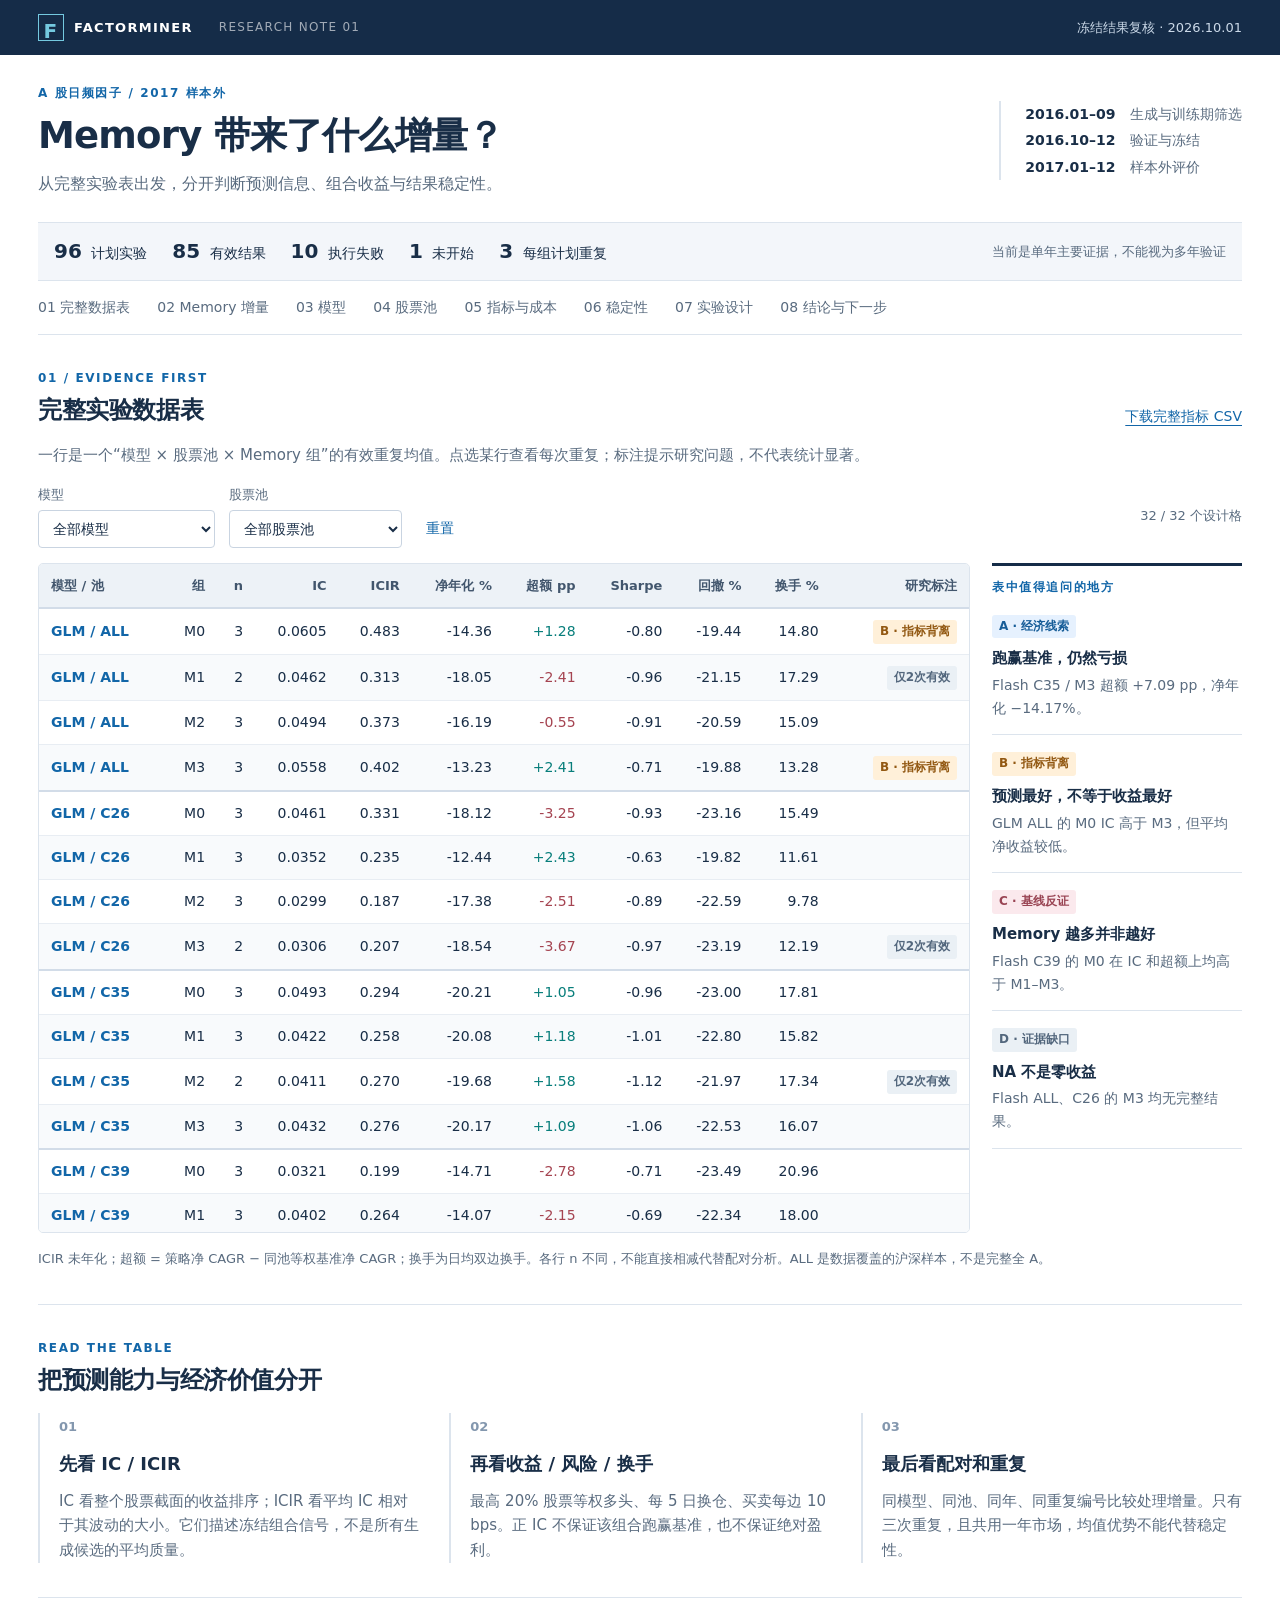
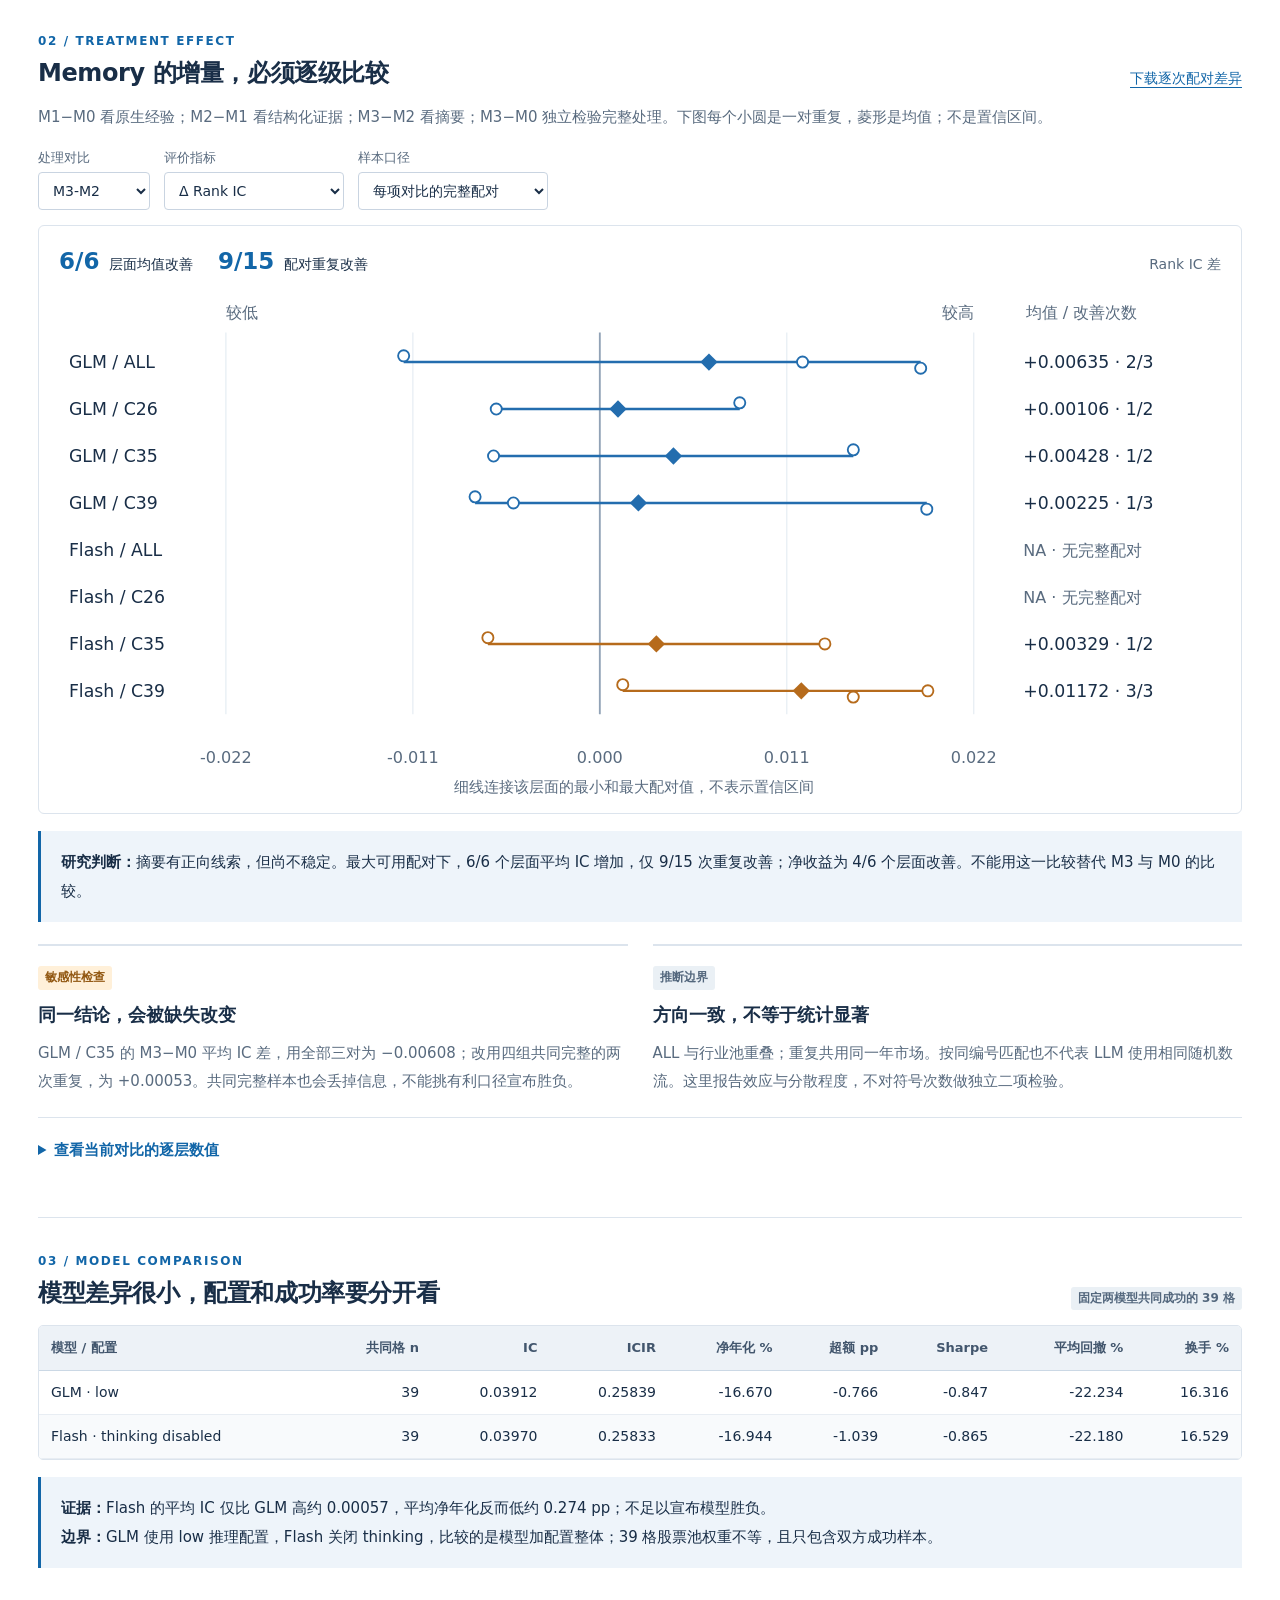
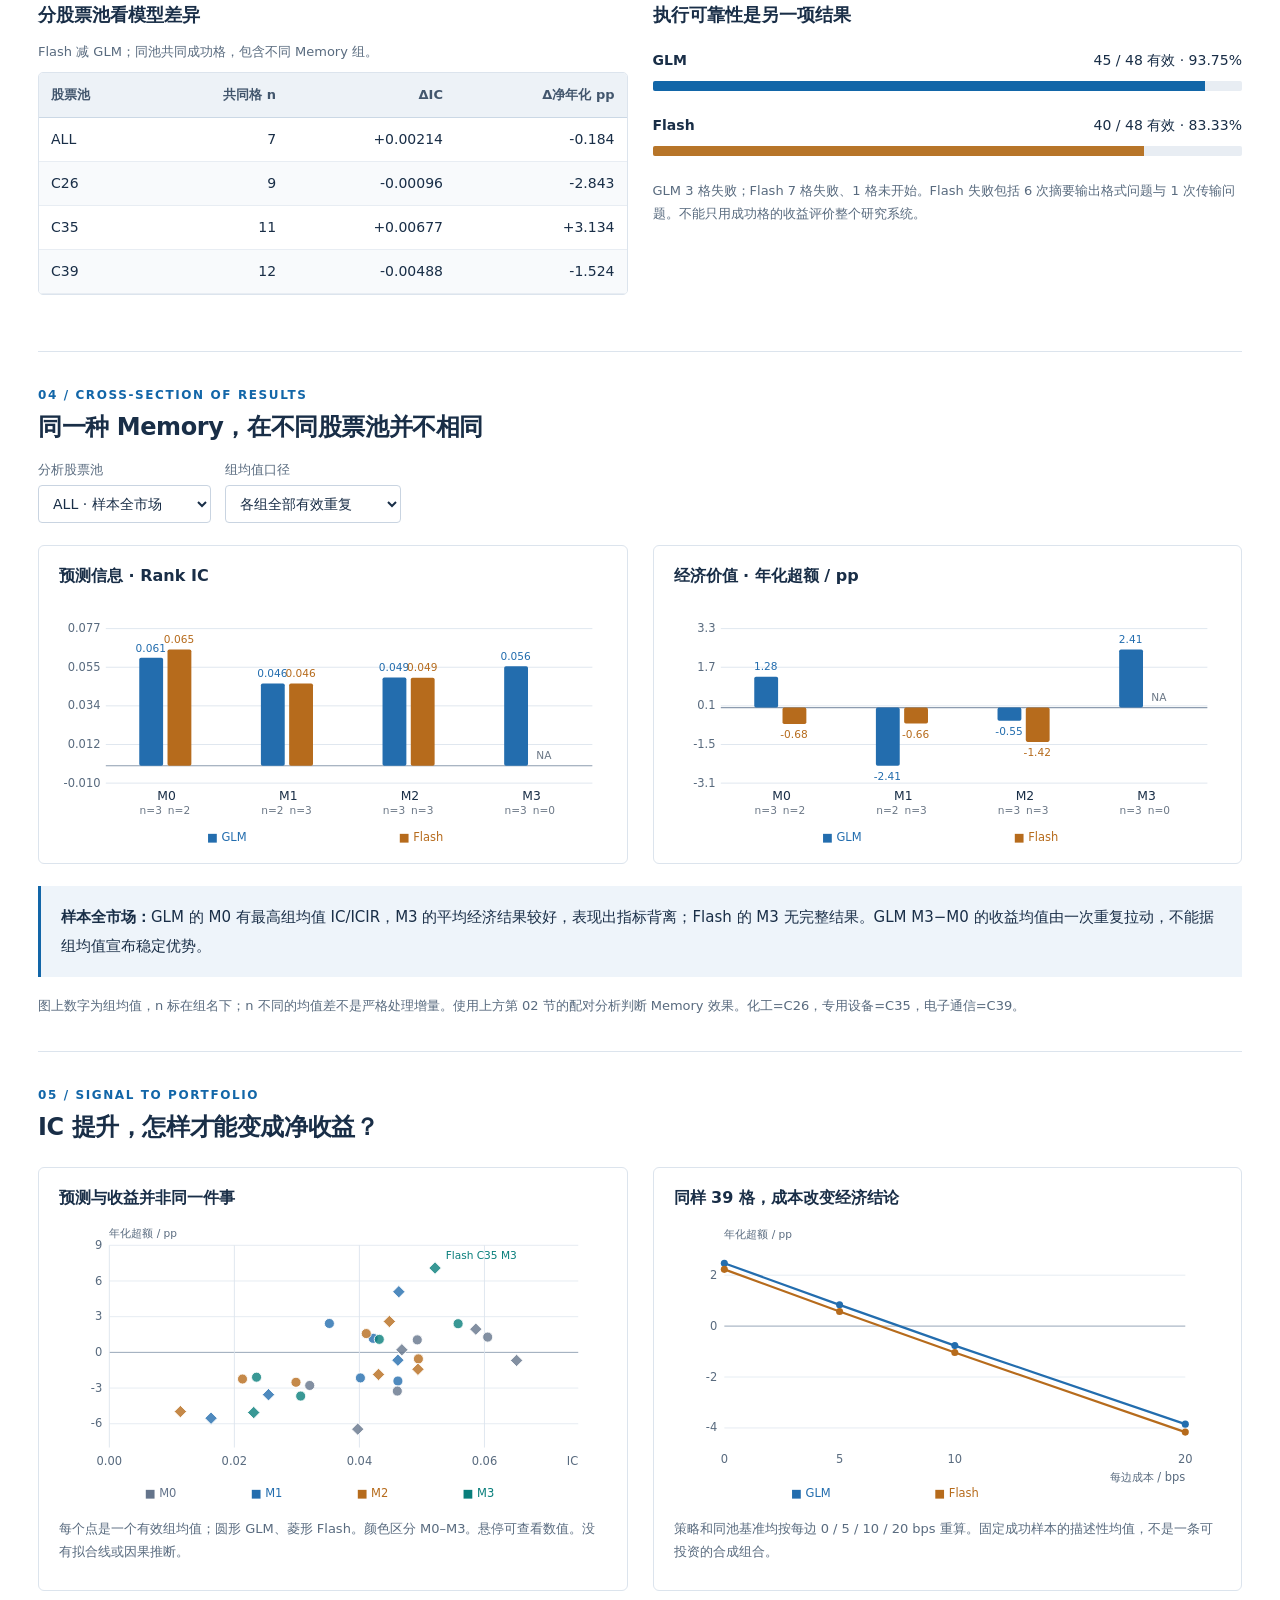
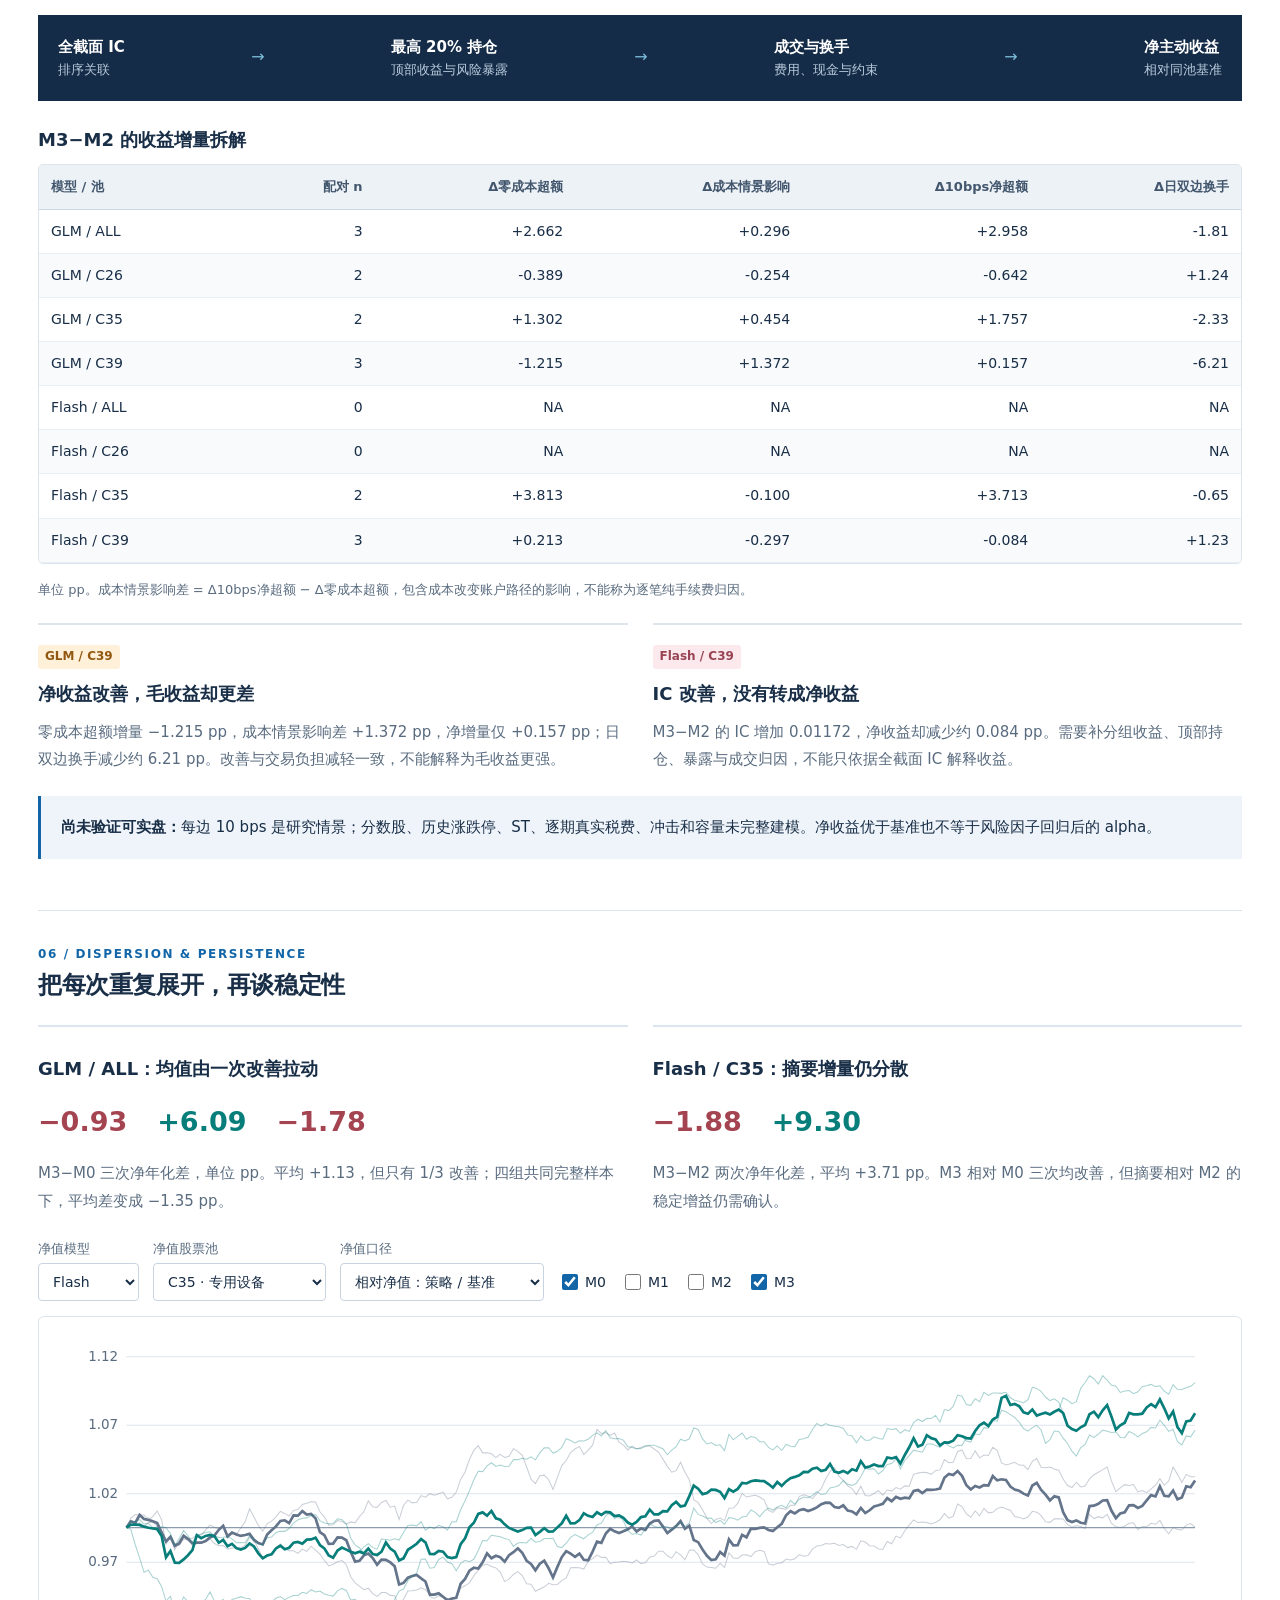
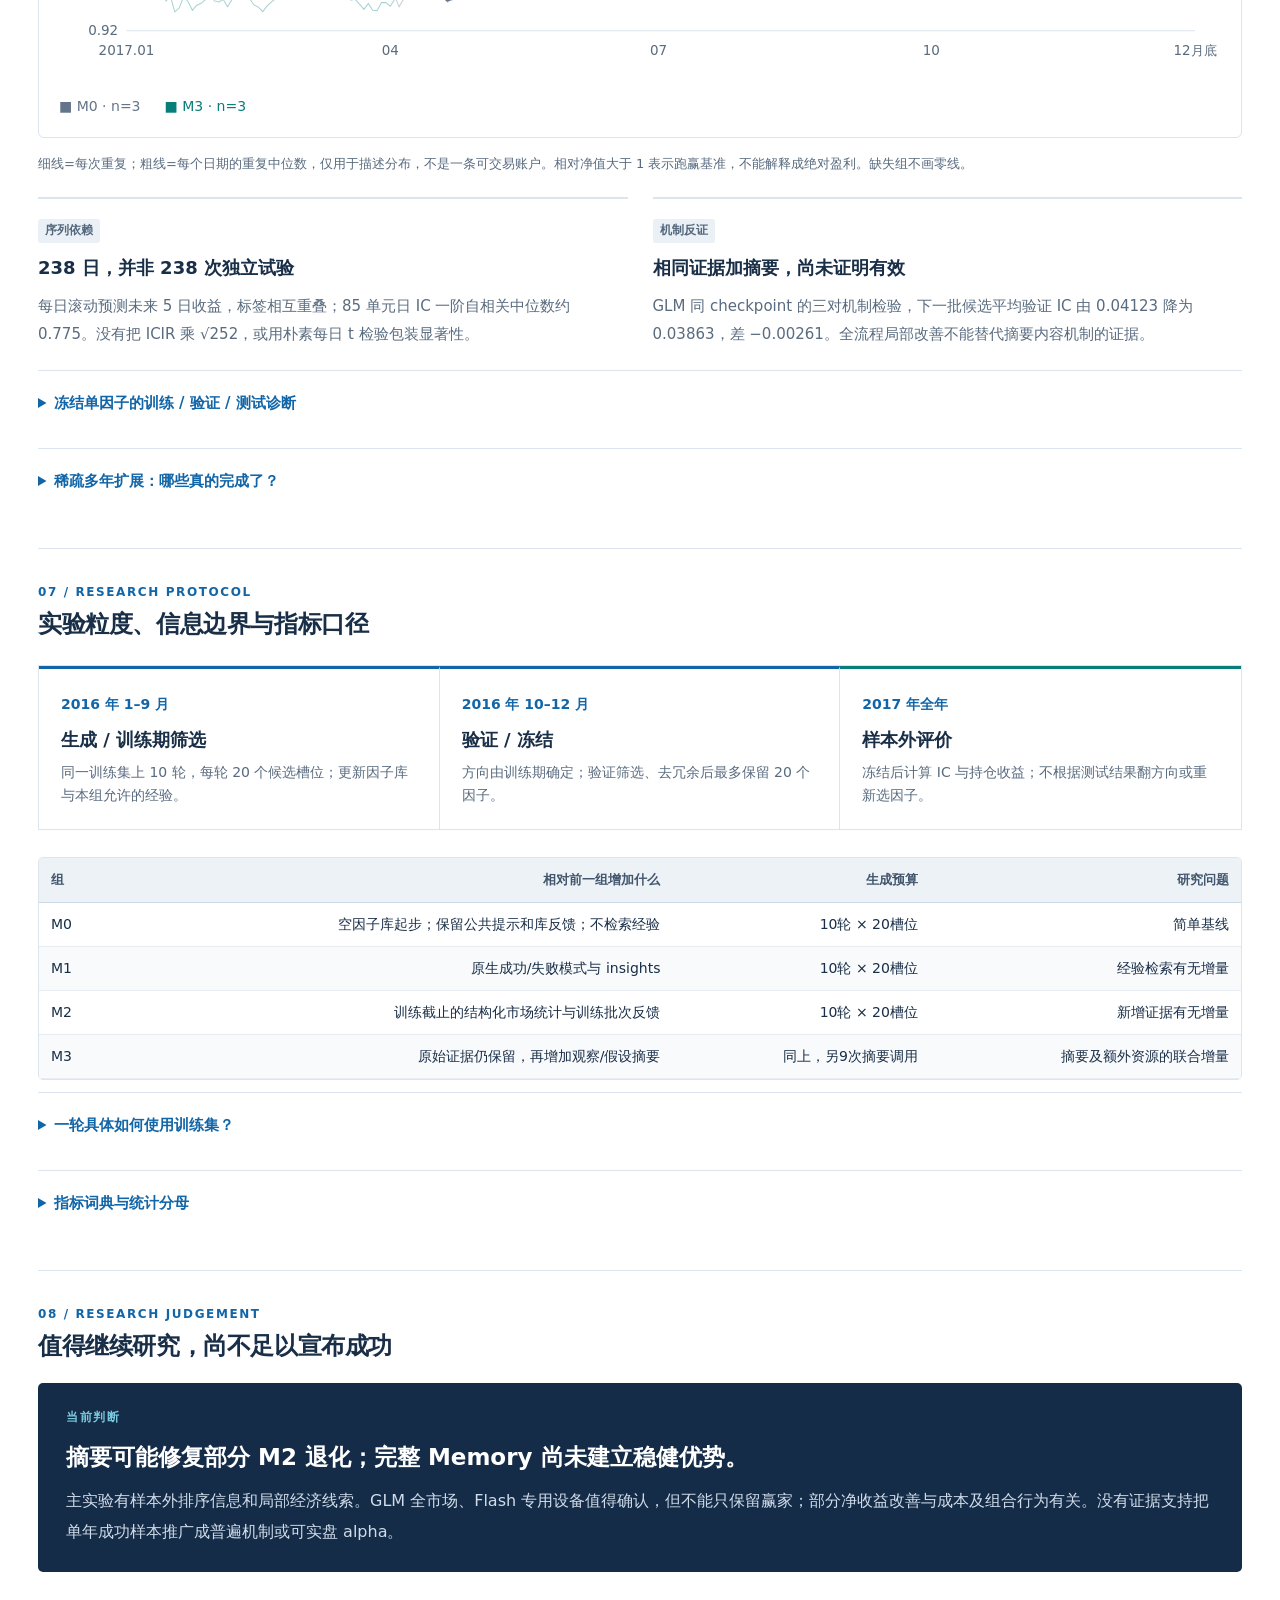
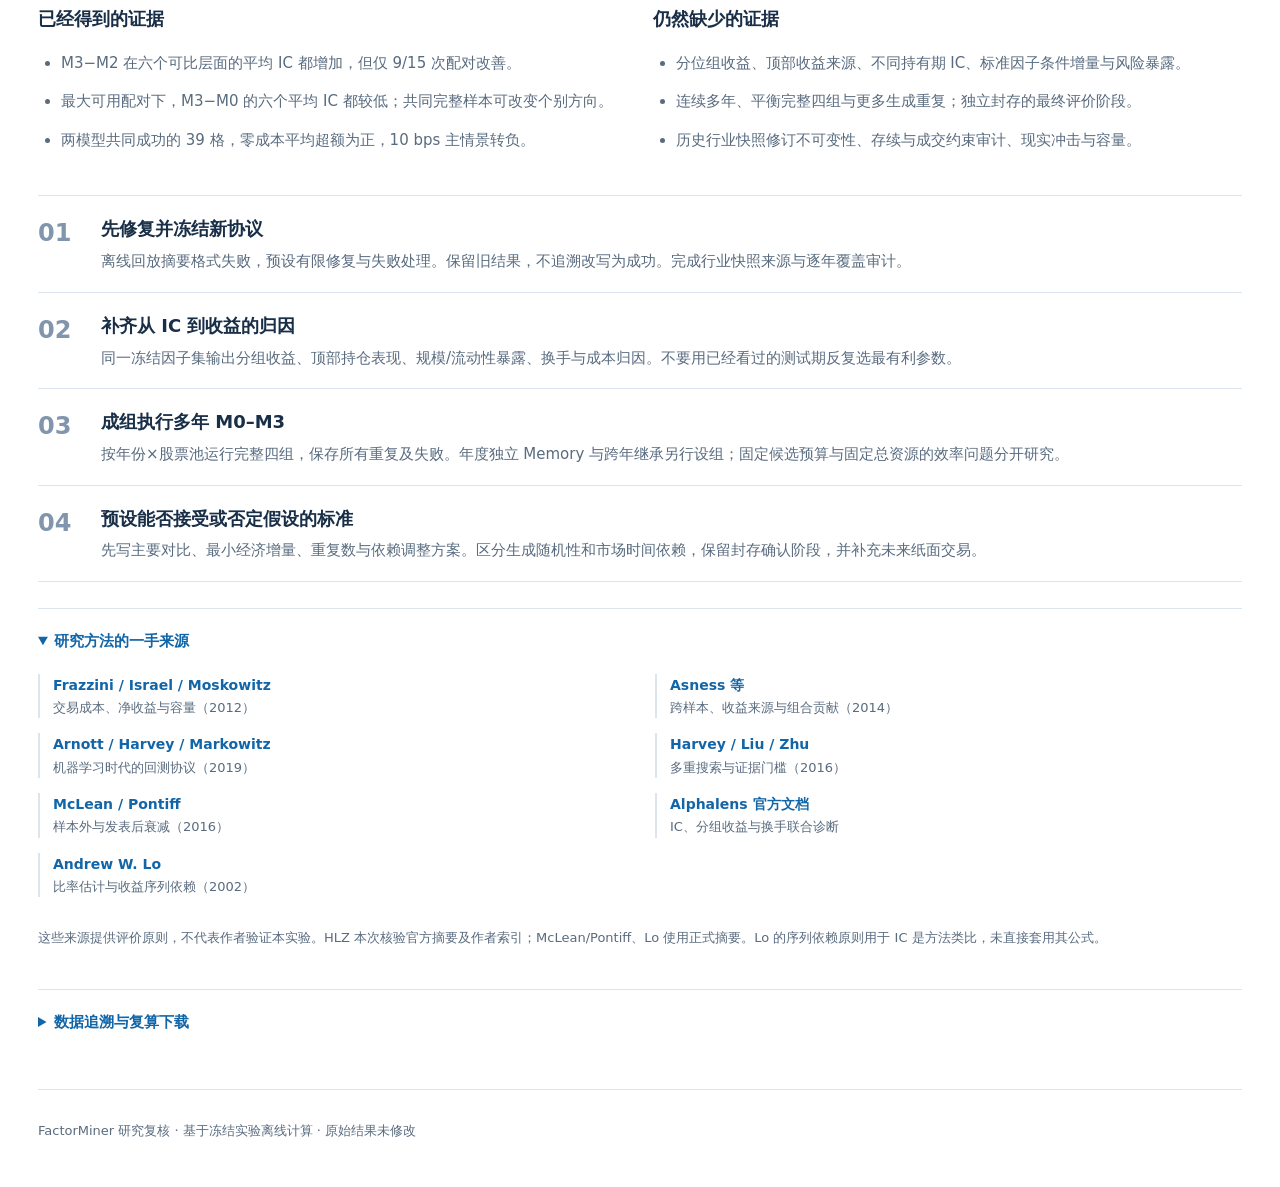
==== index.html @ 10aefe72 "Publish FactorMiner experiment report" ====
<!doctype html>
<html lang="zh-CN"><head><meta charset="UTF-8"><meta name="viewport" content="width=device-width,initial-scale=1"><meta name="description" content="FactorMiner A股因子与Memory研究：完整M0至M3结果、配对差异、模型与行业比较、交易成本和稳健性。"><title>FactorMiner | A股因子与 Memory 实验报告</title><link rel="icon" type="image/svg+xml" href="data:image/svg+xml,%3Csvg xmlns='http://www.w3.org/2000/svg' viewBox='0 0 32 32'%3E%3Crect width='32' height='32' rx='7' fill='%23172d49'/%3E%3Cpath d='M8 25V8h17M8 16h13' fill='none' stroke='%236dd6ed' stroke-width='4'/%3E%3C/svg%3E"><link rel="stylesheet" href="style.css"><script src="data.js" defer></script><script src="app.js" defer></script></head>
<body>
<header class="mast"><div class="wordmark"><span class="mark">F</span> FACTORMINER <span class="mast-label">RESEARCH NOTE 01</span></div><span>冻结结果复核 · 2026.10.01</span></header>
<main>
<div class="report-title"><div><p class="eyebrow">A 股日频因子 / 2017 样本外</p><h1>Memory 带来了什么增量？</h1><p>从完整实验表出发，分开判断预测信息、组合收益与结果稳定性。</p></div><div class="scope"><strong>2016.01–09</strong> 生成与训练期筛选<br><strong>2016.10–12</strong> 验证与冻结<br><strong>2017.01–12</strong> 样本外评价</div></div>
<div class="status-strip"><span><b>96</b> 计划实验</span><span><b>85</b> 有效结果</span><span><b>10</b> 执行失败</span><span><b>1</b> 未开始</span><span><b>3</b> 每组计划重复</span><span class="strip-note">当前是单年主要证据，不能视为多年验证</span></div>
<nav class="section-nav" aria-label="报告章节"><a href="#overview">01 完整数据表</a><a href="#memory">02 Memory 增量</a><a href="#models">03 模型</a><a href="#industries">04 股票池</a><a href="#economics">05 指标与成本</a><a href="#robustness">06 稳定性</a><a href="#protocol">07 实验设计</a><a href="#judgement">08 结论与下一步</a></nav>
<section id="overview"><div class="section-heading"><div><p class="eyebrow">01 / EVIDENCE FIRST</p><h2>完整实验数据表</h2></div><a class="download" href="group_metrics.csv" download>下载完整指标 CSV</a></div>
<p class="section-intro">一行是一个“模型 × 股票池 × Memory 组”的有效重复均值。点选某行查看每次重复；标注提示研究问题，不代表统计显著。</p>
<div class="controls"><label>模型<select id="model-filter"><option value="all">全部模型</option><option value="glm">GLM</option><option value="deepseek">DeepSeek Flash</option></select></label><label>股票池<select id="pool-filter"><option value="all">全部股票池</option><option value="ALL">ALL · 样本全市场</option><option value="C26">C26 · 化工</option><option value="C35">C35 · 专用设备</option><option value="C39">C39 · 电子通信</option></select></label><button id="reset-table" class="text-button">重置</button><span id="row-count" role="status"></span></div>
<div class="evidence-layout"><div class="table-scroll" tabindex="0" aria-label="完整结果表，可横向滚动"><table id="results-table"><thead><tr><th>模型 / 池</th><th>组</th><th>n</th><th>IC</th><th>ICIR</th><th>净年化 %</th><th>超额 pp</th><th>Sharpe</th><th>回撤 %</th><th>换手 %</th><th>研究标注</th></tr></thead><tbody></tbody></table></div><aside class="notes-panel"><p class="eyebrow">表中值得追问的地方</p><button data-focus="deepseek,C35,M3"><span class="annotation blue">A · 经济线索</span><strong>跑赢基准，仍然亏损</strong><p>Flash C35 / M3 超额 +7.09 pp，净年化 −14.17%。</p></button><button data-focus="glm,ALL,M0"><span class="annotation amber">B · 指标背离</span><strong>预测最好，不等于收益最好</strong><p>GLM ALL 的 M0 IC 高于 M3，但平均净收益较低。</p></button><button data-focus="deepseek,C39,M0"><span class="annotation rose">C · 基线反证</span><strong>Memory 越多并非越好</strong><p>Flash C39 的 M0 在 IC 和超额上均高于 M1–M3。</p></button><button data-focus="deepseek,ALL,M3"><span class="annotation gray">D · 证据缺口</span><strong>NA 不是零收益</strong><p>Flash ALL、C26 的 M3 均无完整结果。</p></button></aside></div>
<p class="footnote">ICIR 未年化；超额 = 策略净 CAGR − 同池等权基准净 CAGR；换手为日均双边换手。各行 n 不同，不能直接相减代替配对分析。ALL 是数据覆盖的沪深样本，不是完整全 A。</p></section>
<section id="reading"><div class="section-heading"><div><p class="eyebrow">READ THE TABLE</p><h2>把预测能力与经济价值分开</h2></div></div><div class="reading-grid"><article><span class="number">01</span><h3>先看 IC / ICIR</h3><p>IC 看整个股票截面的收益排序；ICIR 看平均 IC 相对于其波动的大小。它们描述冻结组合信号，不是所有生成候选的平均质量。</p></article><article><span class="number">02</span><h3>再看收益 / 风险 / 换手</h3><p>最高 20% 股票等权多头、每 5 日换仓、买卖每边 10 bps。正 IC 不保证该组合跑赢基准，也不保证绝对盈利。</p></article><article><span class="number">03</span><h3>最后看配对和重复</h3><p>同模型、同池、同年、同重复编号比较处理增量。只有三次重复，且共用一年市场，均值优势不能代替稳定性。</p></article></div></section>
<div id="analysis-content">
<section id="memory"><div class="section-heading"><div><p class="eyebrow">02 / TREATMENT EFFECT</p><h2>Memory 的增量，必须逐级比较</h2></div><a class="download" href="pair_differences.csv" download>下载逐次配对差异</a></div>
<p class="section-intro">M1−M0 看原生经验；M2−M1 看结构化证据；M3−M2 看摘要；M3−M0 独立检验完整处理。下图每个小圆是一对重复，菱形是均值；不是置信区间。</p>
<div class="controls"><label>处理对比<select id="contrast-select"><option>M3-M2</option><option>M1-M0</option><option>M2-M1</option><option>M3-M0</option><option>M3-M1</option></select></label><label>评价指标<select id="contrast-metric"><option value="rank_ic">Δ Rank IC</option><option value="rank_icir">Δ ICIR（未年化）</option><option value="net_cagr">Δ 净年化收益 / pp</option></select></label><label>样本口径<select id="contrast-sample"><option value="paired">每项对比的完整配对</option><option value="balanced">四组共同完整重复</option></select></label></div>
<div class="chart-panel"><div id="contrast-summary" class="chart-summary" aria-live="polite"></div><div id="contrast-chart" class="svg-wrap"></div></div><div id="contrast-reading" class="interpretation"></div>
<div class="two-column"><article class="finding"><span class="annotation amber">敏感性检查</span><h3>同一结论，会被缺失改变</h3><p>GLM / C35 的 M3−M0 平均 IC 差，用全部三对为 −0.00608；改用四组共同完整的两次重复，为 +0.00053。共同完整样本也会丢掉信息，不能挑有利口径宣布胜负。</p></article><article class="finding"><span class="annotation gray">推断边界</span><h3>方向一致，不等于统计显著</h3><p>ALL 与行业池重叠；重复共用同一年市场。按同编号匹配也不代表 LLM 使用相同随机数流。这里报告效应与分散程度，不对符号次数做独立二项检验。</p></article></div>
<details><summary>查看当前对比的逐层数值</summary><div id="contrast-table" class="table-scroll"></div></details></section>

<section id="models"><div class="section-heading"><div><p class="eyebrow">03 / MODEL COMPARISON</p><h2>模型差异很小，配置和成功率要分开看</h2></div><span class="annotation gray">固定两模型共同成功的 39 格</span></div>
<div id="model-table" class="table-scroll"></div><div class="interpretation"><strong>证据：</strong>Flash 的平均 IC 仅比 GLM 高约 0.00057，平均净年化反而低约 0.274 pp；不足以宣布模型胜负。<br><strong>边界：</strong>GLM 使用 low 推理配置，Flash 关闭 thinking，比较的是模型加配置整体；39 格股票池权重不等，且只包含双方成功样本。</div>
<div class="two-column"><div><h3>分股票池看模型差异</h3><p class="small-note">Flash 减 GLM；同池共同成功格，包含不同 Memory 组。</p><div id="model-pool-table" class="table-scroll"></div></div><div><h3>执行可靠性是另一项结果</h3><div class="coverage-bar"><div><b>GLM</b><span>45 / 48 有效 · 93.75%</span></div><div class="track"><span style="width:93.75%"></span></div></div><div class="coverage-bar"><div><b>Flash</b><span>40 / 48 有效 · 83.33%</span></div><div class="track"><span style="width:83.333%;background:#b77529"></span></div></div><p class="small-note">GLM 3 格失败；Flash 7 格失败、1 格未开始。Flash 失败包括 6 次摘要输出格式问题与 1 次传输问题。不能只用成功格的收益评价整个研究系统。</p></div></div></section>

<section id="industries"><div class="section-heading"><div><p class="eyebrow">04 / CROSS-SECTION OF RESULTS</p><h2>同一种 Memory，在不同股票池并不相同</h2></div></div>
<div class="controls"><label>分析股票池<select id="industry-select"><option value="ALL">ALL · 样本全市场</option><option value="C26">C26 · 化工</option><option value="C35">C35 · 专用设备</option><option value="C39">C39 · 电子通信</option></select></label><label>组均值口径<select id="industry-sample"><option value="all">各组全部有效重复</option><option value="balanced">四组共同完整重复</option></select></label></div>
<div class="two-column"><div class="chart-panel"><h3>预测信息 · Rank IC</h3><div id="industry-ic" class="svg-wrap"></div></div><div class="chart-panel"><h3>经济价值 · 年化超额 / pp</h3><div id="industry-return" class="svg-wrap"></div></div></div><div id="industry-reading" class="interpretation" aria-live="polite"></div><p class="footnote">图上数字为组均值，n 标在组名下；n 不同的均值差不是严格处理增量。使用上方第 02 节的配对分析判断 Memory 效果。化工=C26，专用设备=C35，电子通信=C39。</p></section>

<section id="economics"><div class="section-heading"><div><p class="eyebrow">05 / SIGNAL TO PORTFOLIO</p><h2>IC 提升，怎样才能变成净收益？</h2></div></div>
<div class="two-column"><div class="chart-panel"><h3>预测与收益并非同一件事</h3><div id="scatter-chart" class="svg-wrap"></div><p class="small-note">每个点是一个有效组均值；圆形 GLM、菱形 Flash。颜色区分 M0–M3。悬停可查看数值。没有拟合线或因果推断。</p></div><div class="chart-panel"><h3>同样 39 格，成本改变经济结论</h3><div id="cost-chart" class="svg-wrap"></div><p class="small-note">策略和同池基准均按每边 0 / 5 / 10 / 20 bps 重算。固定成功样本的描述性均值，不是一条可投资的合成组合。</p></div></div>
<div class="chain"><div><b>全截面 IC</b><span>排序关联</span></div><span>→</span><div><b>最高 20% 持仓</b><span>顶部收益与风险暴露</span></div><span>→</span><div><b>成交与换手</b><span>费用、现金与约束</span></div><span>→</span><div><b>净主动收益</b><span>相对同池基准</span></div></div>
<h3>M3−M2 的收益增量拆解</h3><div id="decomposition-table" class="table-scroll"></div><p class="footnote">单位 pp。成本情景影响差 = Δ10bps净超额 − Δ零成本超额，包含成本改变账户路径的影响，不能称为逐笔纯手续费归因。</p>
<div class="two-column"><article class="finding"><span class="annotation amber">GLM / C39</span><h3>净收益改善，毛收益却更差</h3><p>零成本超额增量 −1.215 pp，成本情景影响差 +1.372 pp，净增量仅 +0.157 pp；日双边换手减少约 6.21 pp。改善与交易负担减轻一致，不能解释为毛收益更强。</p></article><article class="finding"><span class="annotation rose">Flash / C39</span><h3>IC 改善，没有转成净收益</h3><p>M3−M2 的 IC 增加 0.01172，净收益却减少约 0.084 pp。需要补分组收益、顶部持仓、暴露与成交归因，不能只依据全截面 IC 解释收益。</p></article></div>
<div class="interpretation"><strong>尚未验证可实盘：</strong>每边 10 bps 是研究情景；分数股、历史涨跌停、ST、逐期真实税费、冲击和容量未完整建模。净收益优于基准也不等于风险因子回归后的 alpha。</div></section>

<section id="robustness"><div class="section-heading"><div><p class="eyebrow">06 / DISPERSION & PERSISTENCE</p><h2>把每次重复展开，再谈稳定性</h2></div></div>
<div class="two-column"><article class="finding"><h3>GLM / ALL：均值由一次改善拉动</h3><div class="repeat-values"><span class="neg">−0.93</span><span class="pos">+6.09</span><span class="neg">−1.78</span></div><p>M3−M0 三次净年化差，单位 pp。平均 +1.13，但只有 1/3 改善；四组共同完整样本下，平均差变成 −1.35 pp。</p></article><article class="finding"><h3>Flash / C35：摘要增量仍分散</h3><div class="repeat-values"><span class="neg">−1.88</span><span class="pos">+9.30</span></div><p>M3−M2 两次净年化差，平均 +3.71 pp。M3 相对 M0 三次均改善，但摘要相对 M2 的稳定增益仍需确认。</p></article></div>
<div class="controls"><label>净值模型<select id="curve-model"><option value="deepseek">Flash</option><option value="glm">GLM</option></select></label><label>净值股票池<select id="curve-pool"><option value="C35">C35 · 专用设备</option><option value="ALL">ALL · 样本全市场</option><option value="C26">C26 · 化工</option><option value="C39">C39 · 电子通信</option></select></label><label>净值口径<select id="curve-kind"><option value="relative">相对净值：策略 / 基准</option><option value="absolute">策略净值</option></select></label><div class="arm-checks" aria-label="显示哪些Memory组"><label><input type="checkbox" value="M0" checked> M0</label><label><input type="checkbox" value="M1"> M1</label><label><input type="checkbox" value="M2"> M2</label><label><input type="checkbox" value="M3" checked> M3</label></div></div>
<div class="chart-panel"><div id="curve-chart" class="svg-wrap"></div><div id="curve-legend" class="legend"></div></div><p class="footnote">细线=每次重复；粗线=每个日期的重复中位数，仅用于描述分布，不是一条可交易账户。相对净值大于 1 表示跑赢基准，不能解释成绝对盈利。缺失组不画零线。</p>
<div class="two-column"><article class="finding"><span class="annotation gray">序列依赖</span><h3>238 日，并非 238 次独立试验</h3><p>每日滚动预测未来 5 日收益，标签相互重叠；85 单元日 IC 一阶自相关中位数约 0.775。没有把 ICIR 乘 √252，或用朴素每日 t 检验包装显著性。</p></article><article class="finding"><span class="annotation gray">机制反证</span><h3>相同证据加摘要，尚未证明有效</h3><p>GLM 同 checkpoint 的三对机制检验，下一批候选平均验证 IC 由 0.04123 降为 0.03863，差 −0.00261。全流程局部改善不能替代摘要内容机制的证据。</p></article></div>
<details><summary>冻结单因子的训练 / 验证 / 测试诊断</summary><p class="section-intro">462 条冻结记录、406 个不同公式文本，410 条测试 IC 为正。下表只描述已入选因子；验证期用于选优，组间股票池与因子数量不同，不能用于直接估计 Memory 效应。</p><div id="factor-table" class="table-scroll"></div><p class="footnote">测试均值均低于验证均值，与筛选效应、市场变化或信号衰减均相容，当前无法区分原因；公式文本不同也不代表信息独立。</p></details>
<details><summary>稀疏多年扩展：哪些真的完成了？</summary><div id="extension-table" class="table-scroll"></div><p class="footnote">这些都是 GLM；2018 使用 2017 年训练/验证。C35 两组完成生成但无合格组合，不能填零收益；2021 M3 是截止时未完成。1032 格连续年度滚动仍是计划，不能计入实证结果。</p></details></section>

<section id="protocol"><div class="section-heading"><div><p class="eyebrow">07 / RESEARCH PROTOCOL</p><h2>实验粒度、信息边界与指标口径</h2></div></div>
<div class="timeline"><div><b>2016 年 1–9 月</b><strong>生成 / 训练期筛选</strong><p>同一训练集上 10 轮，每轮 20 个候选槽位；更新因子库与本组允许的经验。</p></div><div><b>2016 年 10–12 月</b><strong>验证 / 冻结</strong><p>方向由训练期确定；验证筛选、去冗余后最多保留 20 个因子。</p></div><div><b>2017 年全年</b><strong>样本外评价</strong><p>冻结后计算 IC 与持仓收益；不根据测试结果翻方向或重新选因子。</p></div></div>
<div class="table-scroll"><table><thead><tr><th>组</th><th>相对前一组增加什么</th><th>生成预算</th><th>研究问题</th></tr></thead><tbody><tr><td>M0</td><td>空因子库起步；保留公共提示和库反馈；不检索经验</td><td>10轮 × 20槽位</td><td>简单基线</td></tr><tr><td>M1</td><td>原生成功/失败模式与 insights</td><td>10轮 × 20槽位</td><td>经验检索有无增量</td></tr><tr><td>M2</td><td>训练截止的结构化市场统计与训练批次反馈</td><td>10轮 × 20槽位</td><td>新增证据有无增量</td></tr><tr><td>M3</td><td>原始证据仍保留，再增加观察/假设摘要</td><td>同上，另9次摘要调用</td><td>摘要及额外资源的联合增量</td></tr></tbody></table></div>
<details><summary>一轮具体如何使用训练集？</summary><p>模型提出公式，本地程序在“股票 × 交易日”的行情面板上计算因子值。每天跨股票计算分数与未来 5 日收益的 Spearman 相关，再汇总训练期 IC / ICIR。先对固定 100 只股票子样本快筛，通过者再用完整股票池训练面板评分；合格、低冗余的因子入库，满足更严格条件的新因子可以替换旧因子。</p><p>十轮复用同一训练期，改变的是候选公式、因子库和允许使用的经验，不是逐月推进，也不更新大模型权重。历史数据可用于长窗口预热，但预热期不参与目标评分；跨训练边界的收益标签剔除。</p><p>GLM / ALL / M0 / 第一次重复：十轮末库内数量依次为 4、5、5、5、5、7、8、10、11、11；验证后冻结 9 个因子。不是每轮 20 个都能留下。</p></details>
<details><summary>指标词典与统计分母</summary><div class="dictionary"><p><b>Rank IC</b>：冻结组合信号与 open[t+6] / open[t+1] − 1 的每日截面秩相关，再按日取均值。</p><p><b>ICIR</b>：每日 IC 均值 / 样本标准差，未年化。不是持仓组合的主动收益 IR。</p><p><b>净年化 / 超额</b>：按实际账户收益步数缩放到 252 交易日；超额为策略 CAGR 减同池基准 CAGR，不是风险调整 alpha。</p><p><b>Sharpe / 回撤</b>：Sharpe 用日净收益均值 / 标准差 × √252，未扣独立无风险利率；回撤为账户净值相对历史峰值的最大跌幅。</p><p><b>换手 / 成本</b>：日均买入加卖出名义金额 / 净值，属于双边换手；主情景买卖每边 10 bps。</p><p><b>n / 因子数</b>：n 为成功重复次数。85 个完整单元共 17,000 候选槽位、16,943 个解析有效候选、462 条最终冻结因子记录；这些不是独立统计样本数。</p></div></details></section>

<section id="judgement"><div class="section-heading"><div><p class="eyebrow">08 / RESEARCH JUDGEMENT</p><h2>值得继续研究，尚不足以宣布成功</h2></div></div>
<div class="verdict"><p class="eyebrow">当前判断</p><h3>摘要可能修复部分 M2 退化；完整 Memory 尚未建立稳健优势。</h3><p>主实验有样本外排序信息和局部经济线索。GLM 全市场、Flash 专用设备值得确认，但不能只保留赢家；部分净收益改善与成本及组合行为有关。没有证据支持把单年成功样本推广成普遍机制或可实盘 alpha。</p></div>
<div class="two-column"><article><h3>已经得到的证据</h3><ul><li>M3−M2 在六个可比层面的平均 IC 都增加，但仅 9/15 次配对改善。</li><li>最大可用配对下，M3−M0 的六个平均 IC 都较低；共同完整样本可改变个别方向。</li><li>两模型共同成功的 39 格，零成本平均超额为正，10 bps 主情景转负。</li></ul></article><article><h3>仍然缺少的证据</h3><ul><li>分位组收益、顶部收益来源、不同持有期 IC、标准因子条件增量与风险暴露。</li><li>连续多年、平衡完整四组与更多生成重复；独立封存的最终评价阶段。</li><li>历史行业快照修订不可变性、存续与成交约束审计、现实冲击与容量。</li></ul></article></div>
<div class="action-list"><article><span>01</span><div><h3>先修复并冻结新协议</h3><p>离线回放摘要格式失败，预设有限修复与失败处理。保留旧结果，不追溯改写为成功。完成行业快照来源与逐年覆盖审计。</p></div></article><article><span>02</span><div><h3>补齐从 IC 到收益的归因</h3><p>同一冻结因子集输出分组收益、顶部持仓表现、规模/流动性暴露、换手与成本归因。不要用已经看过的测试期反复选最有利参数。</p></div></article><article><span>03</span><div><h3>成组执行多年 M0–M3</h3><p>按年份×股票池运行完整四组，保存所有重复及失败。年度独立 Memory 与跨年继承另行设组；固定候选预算与固定总资源的效率问题分开研究。</p></div></article><article><span>04</span><div><h3>预设能否接受或否定假设的标准</h3><p>先写主要对比、最小经济增量、重复数与依赖调整方案。区分生成随机性和市场时间依赖，保留封存确认阶段，并补充未来纸面交易。</p></div></article></div>
<details open><summary>研究方法的一手来源</summary><div class="source-grid"><a href="https://www.aqr.com/insights/research/working-paper/trading-costs-of-asset-pricing-anomalies" target="_blank" rel="noopener"><b>Frazzini / Israel / Moskowitz</b><span>交易成本、净收益与容量（2012）</span></a><a href="https://www.aqr.com/Insights/Research/Journal-Article/Fact-Fiction-and-Momentum-Investing" target="_blank" rel="noopener"><b>Asness 等</b><span>跨样本、收益来源与组合贡献（2014）</span></a><a href="https://people.duke.edu/~charvey/Research/Published_Papers/G138_A_backtesting_protocol.pdf" target="_blank" rel="noopener"><b>Arnott / Harvey / Markowitz</b><span>机器学习时代的回测协议（2019）</span></a><a href="https://www.nber.org/papers/w20592" target="_blank" rel="noopener"><b>Harvey / Liu / Zhu</b><span>多重搜索与证据门槛（2016）</span></a><a href="https://onlinelibrary.wiley.com/doi/abs/10.1111/jofi.12365" target="_blank" rel="noopener"><b>McLean / Pontiff</b><span>样本外与发表后衰减（2016）</span></a><a href="https://quantopian.github.io/alphalens/alphalens.html" target="_blank" rel="noopener"><b>Alphalens 官方文档</b><span>IC、分组收益与换手联合诊断</span></a><a href="https://rpc.cfainstitute.org/research/financial-analysts-journal/2002/the-statistics-of-sharpe-ratios" target="_blank" rel="noopener"><b>Andrew W. Lo</b><span>比率估计与收益序列依赖（2002）</span></a></div><p class="footnote">这些来源提供评价原则，不代表作者验证本实验。HLZ 本次核验官方摘要及作者索引；McLean/Pontiff、Lo 使用正式摘要。Lo 的序列依赖原则用于 IC 是方法类比，未直接套用其公式。</p></details>
<details><summary>数据追溯与复算下载</summary><p>以冻结的 flash_comparison_summary.json 为主源，复核每个有效单元的日 IC、账户净值和冻结因子记录；本网页未发起新生成或重跑实验。研究判断仅针对当前批次，数据日期为 2026-10-01。</p><div class="download-list"><a href="group_metrics.csv" download>32 格完整指标</a><a href="contrast_metrics.csv" download>40 类分层对比</a><a href="pair_differences.csv" download>91 条逐次差异</a><a href="four_arm_complete_cases.csv" download>四组共同完整样本</a></div><p class="footnote" id="source-hash"></p></details>
</section>
</div>
<footer>FactorMiner 研究复核 · 基于冻结实验离线计算 · 原始结果未修改</footer>
</main>
<dialog id="detail-dialog" aria-labelledby="detail-title"><div class="dialog-top"><p class="eyebrow">原始重复 / 不只看均值</p><button id="close-detail" aria-label="关闭详情">×</button></div><h2 id="detail-title"></h2><div id="detail-body"></div></dialog>
</body></html>
---- style.css ----
:root{--ink:#192e47;--muted:#596b7f;--blue:#1266a8;--teal:#087e7b;--orange:#aa6316;--red:#a54451;--line:#dce4ed;--soft:#f3f6fa;--navy:#152c48}*{box-sizing:border-box}html{scroll-behavior:smooth;scroll-padding-top:65px}body{margin:0;color:var(--ink);background:#fff;font:16px/1.65 system-ui,-apple-system,"Segoe UI","Microsoft YaHei",sans-serif}button,select,input{font:inherit}button,a,select{touch-action:manipulation}button{cursor:pointer}button:focus-visible,a:focus-visible,select:focus-visible,[tabindex]:focus-visible{outline:3px solid #269ac7;outline-offset:3px}a{color:var(--blue);text-underline-offset:4px}h1,h2,h3,p{margin:0}h1{font-size:clamp(26px,3vw,37px);line-height:1.35;letter-spacing:-.8px;margin:7px 0 10px}h2{font-size:24px;letter-spacing:-.4px;line-height:1.4}h3{font-size:18px;margin:10px 0}p{overflow-wrap:anywhere}button{color:inherit}main{max-width:1510px;margin:auto;padding:0 38px}.mast{background:var(--navy);color:#cbd9e8;padding:14px 38px;display:flex;align-items:center;justify-content:space-between;font-size:13px;gap:18px}.wordmark{display:flex;align-items:center;gap:10px;color:white;letter-spacing:1.3px;font-weight:750}.mark{display:grid;place-items:center;border:1px solid #74c9e0;color:#74c9e0;width:26px;height:27px;font-size:20px}.mast-label{font-weight:400;opacity:.6;margin-left:16px;font-size:12px}.report-title{display:flex;justify-content:space-between;gap:24px;align-items:center;padding:29px 0 25px}.report-title p:not(.eyebrow){color:var(--muted)}.eyebrow{font-size:12px;letter-spacing:1.6px;font-weight:750;color:var(--blue)}.scope{font-size:14px;line-height:1.9;border-left:2px solid var(--line);padding-left:24px;color:var(--muted);flex-shrink:0}.scope strong{color:var(--ink);font-variant-numeric:tabular-nums;margin-right:10px}.status-strip{display:flex;gap:25px;align-items:center;flex-wrap:wrap;padding:12px 16px;background:var(--soft);border-top:1px solid var(--line);border-bottom:1px solid var(--line);font-size:14px}.status-strip b{font-size:20px;margin-right:5px}.strip-note{color:var(--muted);font-size:13px;margin-left:auto}.section-nav{display:flex;gap:27px;position:sticky;top:0;z-index:5;background:#fffffff5;backdrop-filter:blur(10px);padding:15px 0;border-bottom:1px solid var(--line);overflow-x:auto;white-space:nowrap;font-size:14px}.section-nav a{color:var(--muted);text-decoration:none}.section-nav a:hover{color:var(--blue)}section{padding:34px 0;border-bottom:1px solid var(--line)}.section-heading{display:flex;justify-content:space-between;align-items:flex-end;gap:20px;margin-bottom:15px}.section-heading h2{margin-top:5px}.section-intro{color:var(--muted);margin:10px 0 17px;font-size:15px}.download{font-size:14px;white-space:nowrap}.controls{display:flex;flex-wrap:wrap;align-items:end;gap:14px;margin:15px 0}.controls label{display:flex;flex-direction:column;gap:4px;font-size:13px;color:var(--muted)}select{padding:7px 32px 7px 10px;border:1px solid #c9d4e1;border-radius:4px;background:#fff;color:var(--ink);font-size:14px;min-height:38px}.text-button{background:transparent;border:0;color:var(--blue);font-size:14px;min-height:38px;padding:6px 10px}.controls [role=status]{margin-left:auto;font-size:13px;color:var(--muted);align-self:center}.evidence-layout{display:grid;grid-template-columns:minmax(0,1fr) 250px;gap:22px;align-items:start}.table-scroll{overflow:auto;max-height:670px;border:1px solid var(--line);border-radius:5px}table{width:100%;border-collapse:collapse;white-space:nowrap;font-size:14px;font-variant-numeric:tabular-nums}th{background:#edf2f7;text-align:right;color:#42566d;font-weight:650;font-size:13px;padding:11px 12px;position:sticky;top:0;z-index:2;border-bottom:1px solid #cbd8e5}th:first-child,td:first-child{text-align:left}td{text-align:right;padding:10px 12px;border-bottom:1px solid #e8edf3}tr:nth-child(even){background:#f8fafc}tr.group-start td{border-top:2px solid #d2dce8}tr[data-key]{cursor:pointer}tr[data-key]:hover{background:#edf5fd}tr.selected{background:#e4f1fd!important;box-shadow:inset 3px 0 var(--blue)}td .row-link{border:0;background:transparent;padding:0;text-align:left;color:var(--blue);font-size:14px;font-weight:600}td.na{color:#6b788a}.pos{color:var(--teal)}.neg{color:var(--red)}.annotation{display:inline-block;font-size:12px;font-weight:650;padding:2px 7px;border-radius:3px;white-space:nowrap}.blue{background:#e6f1fe;color:#175d98}.amber{background:#fff0d9;color:#925812}.rose{background:#fbe9ed;color:#994453}.gray{background:#eaf0f5;color:#53677d}.notes-panel{border-top:3px solid var(--navy);padding-top:12px}.notes-panel>button{display:block;text-align:left;width:100%;border:0;border-bottom:1px solid var(--line);background:#fff;padding:14px 0}.notes-panel>button:hover{background:var(--soft)}.notes-panel strong{display:block;font-size:15px;margin:8px 0 3px}.notes-panel p:not(.eyebrow){font-size:14px;color:var(--muted);line-height:1.65}.footnote{font-size:13px;color:var(--muted);line-height:1.8;margin-top:14px}.reading-grid{display:grid;grid-template-columns:repeat(3,1fr);gap:30px}.reading-grid article{border-left:2px solid var(--line);padding-left:19px}.reading-grid p{color:var(--muted);font-size:15px}.number{color:#8397ae;font-size:13px;font-weight:750}footer{padding:30px 0 45px;font-size:13px;color:var(--muted)}dialog{width:min(980px,94vw);max-height:88vh;overflow:auto;border:1px solid var(--line);border-radius:9px;padding:25px;color:var(--ink);box-shadow:0 25px 100px #08172d55}dialog::backdrop{background:#071c3780}.dialog-top{display:flex;justify-content:space-between;align-items:center}.dialog-top button{font-size:26px;line-height:1;background:var(--soft);border:0;border-radius:50%;width:34px;height:34px}dialog h2{margin:10px 0 18px}dialog .table-scroll{margin:16px 0}dialog .callout{padding:15px;background:var(--soft);border-left:3px solid var(--blue);font-size:15px}.empty{padding:30px;color:var(--muted);text-align:center}@media(max-width:1180px){.evidence-layout{grid-template-columns:1fr}.notes-panel{display:grid;grid-template-columns:repeat(4,1fr);gap:16px}.notes-panel>.eyebrow{grid-column:1/-1}.notes-panel>button{padding:4px 0 13px}main{padding:0 24px}.strip-note{margin-left:0}.mast-label{display:none}}@media(max-width:700px){main{padding:0 16px}.mast{padding:12px 16px;align-items:flex-start}.mast>span{font-size:12px;text-align:right}.report-title{display:block;padding:23px 0}.scope{margin-top:19px;padding-left:13px}.status-strip{gap:8px 18px;padding:12px}.status-strip b{font-size:18px}.section-nav{gap:20px}.notes-panel{grid-template-columns:1fr 1fr}.reading-grid{grid-template-columns:1fr;gap:22px}.section-heading{align-items:start;flex-direction:column;gap:9px}h2{font-size:21px}section{padding:27px 0}.controls{gap:10px}.controls [role=status]{margin-left:0}table{font-size:14px}.table-scroll{max-height:610px}dialog{padding:18px}.report-title p:not(.eyebrow){font-size:15px}}@media print{.mast{background:#fff;color:#192e47}.wordmark{color:#192e47}.section-nav,.controls,.download,.notes-panel button,dialog{display:none}main{padding:0;max-width:none}.table-scroll{max-height:none;overflow:visible;border:0}.evidence-layout{display:block}table{font-size:10px}th,td{padding:5px}section{break-inside:avoid}.mast{padding:10px 0}}
:root{color-scheme:light}.two-column{display:grid;grid-template-columns:1fr 1fr;gap:25px;margin:22px 0}.two-column>*{min-width:0}.chart-panel{border:1px solid var(--line);border-radius:6px;padding:17px 20px;background:#fff}.chart-panel h3{margin:0 0 14px;font-size:16px}.svg-wrap{width:100%;overflow-x:auto}.svg-wrap svg{width:100%;height:auto;display:block;font-family:system-ui,"Microsoft YaHei",sans-serif;min-width:480px}#contrast-chart svg{min-width:760px}#curve-chart svg{min-width:760px}.chart-summary{display:flex;align-items:baseline;gap:25px;flex-wrap:wrap;font-size:14px;padding:0 0 18px}.chart-summary b{font-size:23px;color:var(--blue);margin-right:5px}.chart-summary>span:last-child{margin-left:auto;color:var(--muted)}.interpretation{padding:17px 20px;background:#eef4fa;border-left:3px solid var(--blue);margin:17px 0;font-size:15px;line-height:1.9}.interpretation p{margin-top:8px}.finding{border-top:2px solid var(--line);padding-top:17px}.finding p{font-size:15px;color:var(--muted);line-height:1.85}.small-note{font-size:13px;line-height:1.8;color:var(--muted);margin:9px 0}.coverage-bar{margin:19px 0 23px}.coverage-bar>div:first-child{display:flex;justify-content:space-between;font-size:14px}.track{height:10px;background:#e8edf3;margin-top:9px;border-radius:2px;overflow:hidden}.track>span{height:100%;display:block;background:var(--blue)}details{border-top:1px solid var(--line);padding:15px 0;margin-top:12px}summary{font-size:15px;font-weight:650;cursor:pointer;color:var(--blue);padding:5px 0}details>p{margin:13px 0;font-size:15px;line-height:1.9}details>.table-scroll{margin:16px 0;max-height:480px}.chain{display:flex;align-items:center;justify-content:space-between;gap:12px;padding:20px;background:var(--navy);color:white;margin:24px 0}.chain div{display:flex;flex-direction:column;font-size:15px}.chain div span{font-size:13px;color:#b9cbdc}.chain>span{color:#7cbcd8}.repeat-values{display:flex;gap:30px;font-size:27px;font-weight:650;font-variant-numeric:tabular-nums;margin:16px 0}.arm-checks{display:flex;gap:15px;align-items:center;min-height:38px}.arm-checks label{display:flex;flex-direction:row;align-items:center;color:var(--ink);font-size:14px}.arm-checks input{accent-color:var(--blue);width:16px;height:16px}.legend{display:flex;gap:24px;flex-wrap:wrap;font-size:14px;margin:8px 0 2px}.timeline{display:grid;grid-template-columns:repeat(3,1fr);margin:24px 0 27px;border:1px solid var(--line)}.timeline>div{padding:22px;border-right:1px solid var(--line);border-top:3px solid var(--blue)}.timeline>div:last-child{border-right:0;border-top-color:var(--teal)}.timeline b{font-size:14px;color:var(--blue)}.timeline strong{display:block;font-size:18px;margin:7px 0}.timeline p{font-size:14px;color:var(--muted)}.dictionary p{margin:10px 0;font-size:15px;line-height:1.85}.verdict{padding:25px 28px;background:var(--navy);color:#fff;border-radius:5px;margin:20px 0}.verdict .eyebrow{color:#79cae0}.verdict h3{font-size:23px;line-height:1.5;margin:12px 0}.verdict p:last-child{color:#d0dce9;font-size:16px;line-height:1.9}ul{padding-left:23px;font-size:15px;color:var(--muted);line-height:1.9}li{margin:10px 0}.action-list{border-top:1px solid var(--line);margin:26px 0}.action-list article{display:flex;gap:23px;padding:18px 0;border-bottom:1px solid var(--line)}.action-list article>span{font-size:24px;font-weight:600;color:#8195ad;min-width:40px}.action-list h3{margin:0 0 5px}.action-list p{font-size:15px;color:var(--muted)}.source-grid{display:grid;grid-template-columns:repeat(2,1fr);gap:15px 30px;padding:15px 0}.source-grid a{display:block;text-decoration:none;font-size:14px;border-left:2px solid var(--line);padding-left:13px}.source-grid span{display:block;color:var(--muted);font-size:13px}.source-grid a:hover b{text-decoration:underline}.download-list{display:flex;gap:20px;flex-wrap:wrap;font-size:14px;margin:15px 0}#source-hash{word-break:break-all}.notes-panel .annotation{font-size:12px}@media(max-width:850px){.two-column{grid-template-columns:1fr}.chart-summary{gap:8px 18px}.chart-summary>span:last-child{margin-left:0}.chart-panel{padding:14px 10px}.timeline{grid-template-columns:1fr}.timeline>div{border-right:0;border-top:0;border-left:3px solid var(--blue);border-bottom:1px solid var(--line)}.timeline>div:last-child{border-left-color:var(--teal);border-bottom:0}.chain{flex-wrap:wrap}.chain div{min-width:40%}.chain>span{display:none}.source-grid{grid-template-columns:1fr}.verdict{padding:20px}.verdict h3{font-size:20px}}@media print{.two-column{display:block}.svg-wrap{overflow:visible}.svg-wrap svg{min-width:0}.chart-panel{break-inside:avoid}.verdict,.chain{background:#fff;color:#192e47;border:1px solid #ddd}.verdict p:last-child,.chain div span{color:#596b7f}.status-strip{font-size:12px}details{break-inside:avoid}}
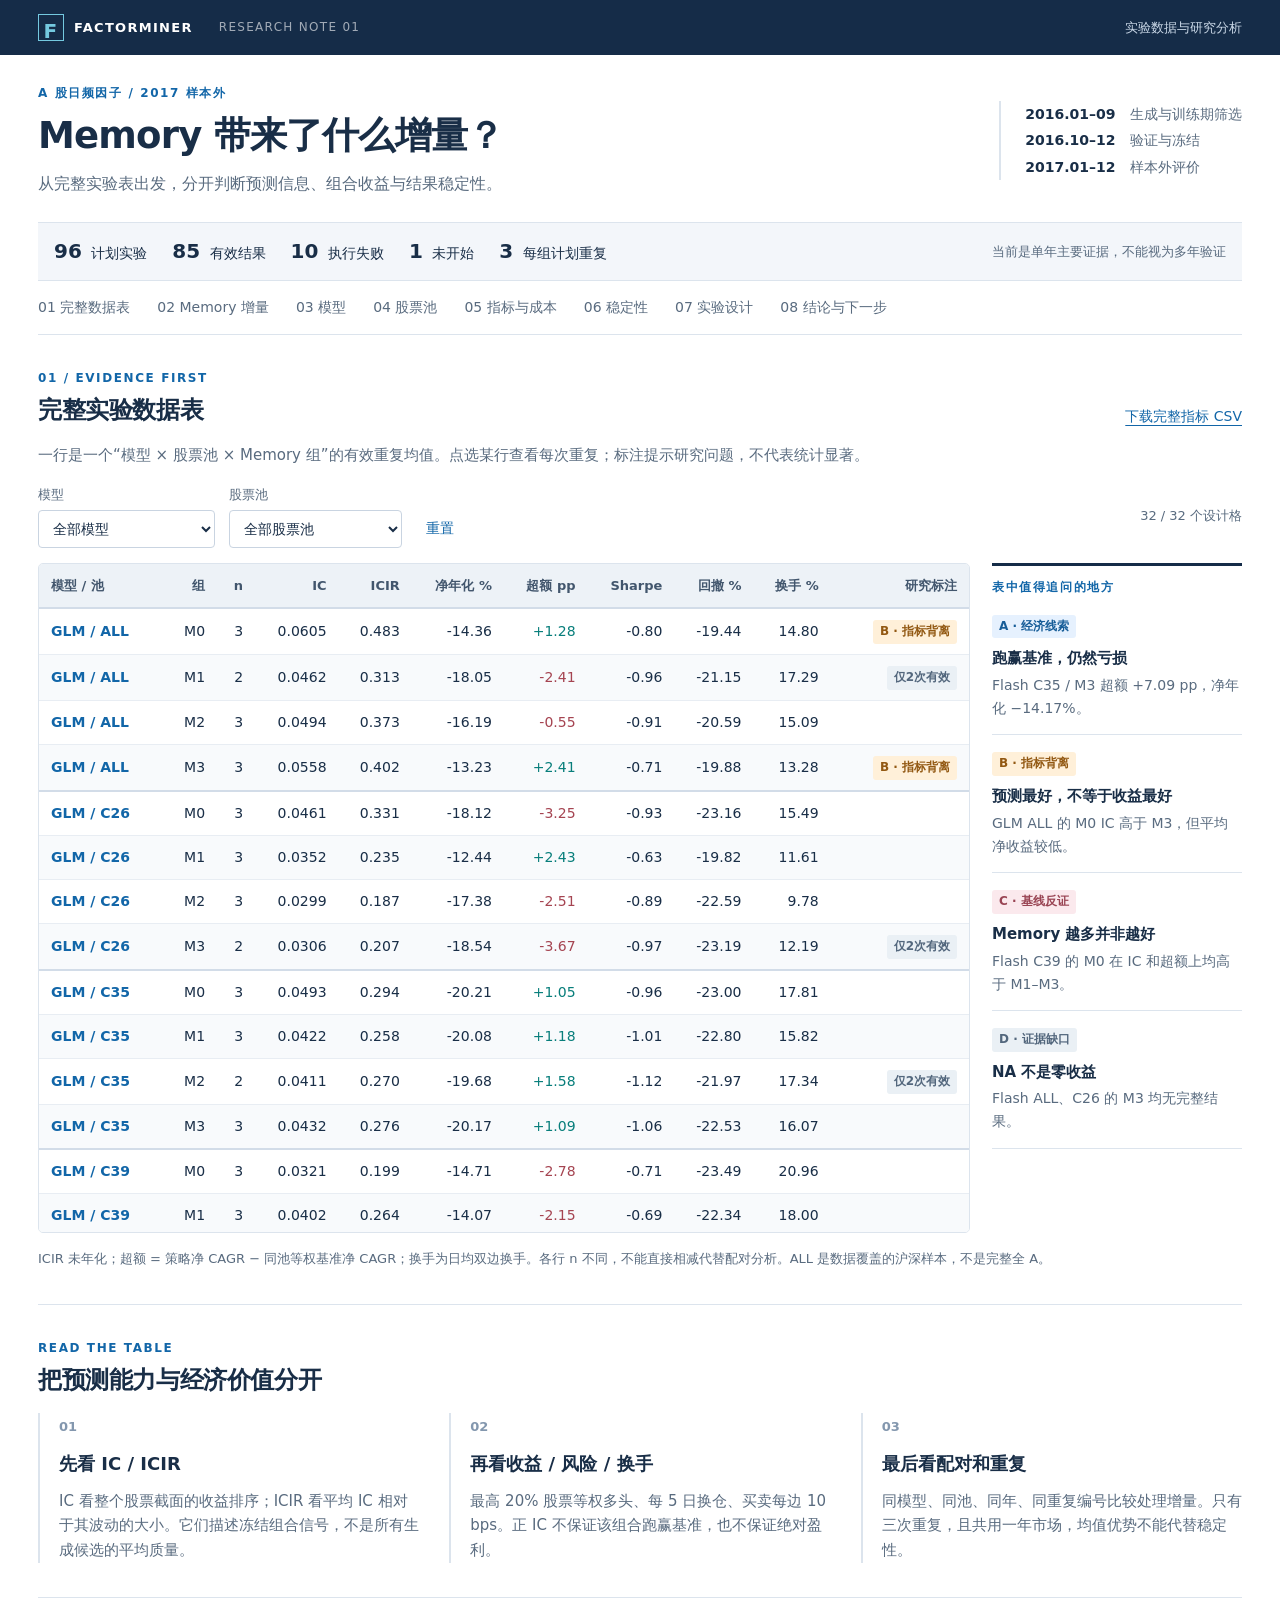
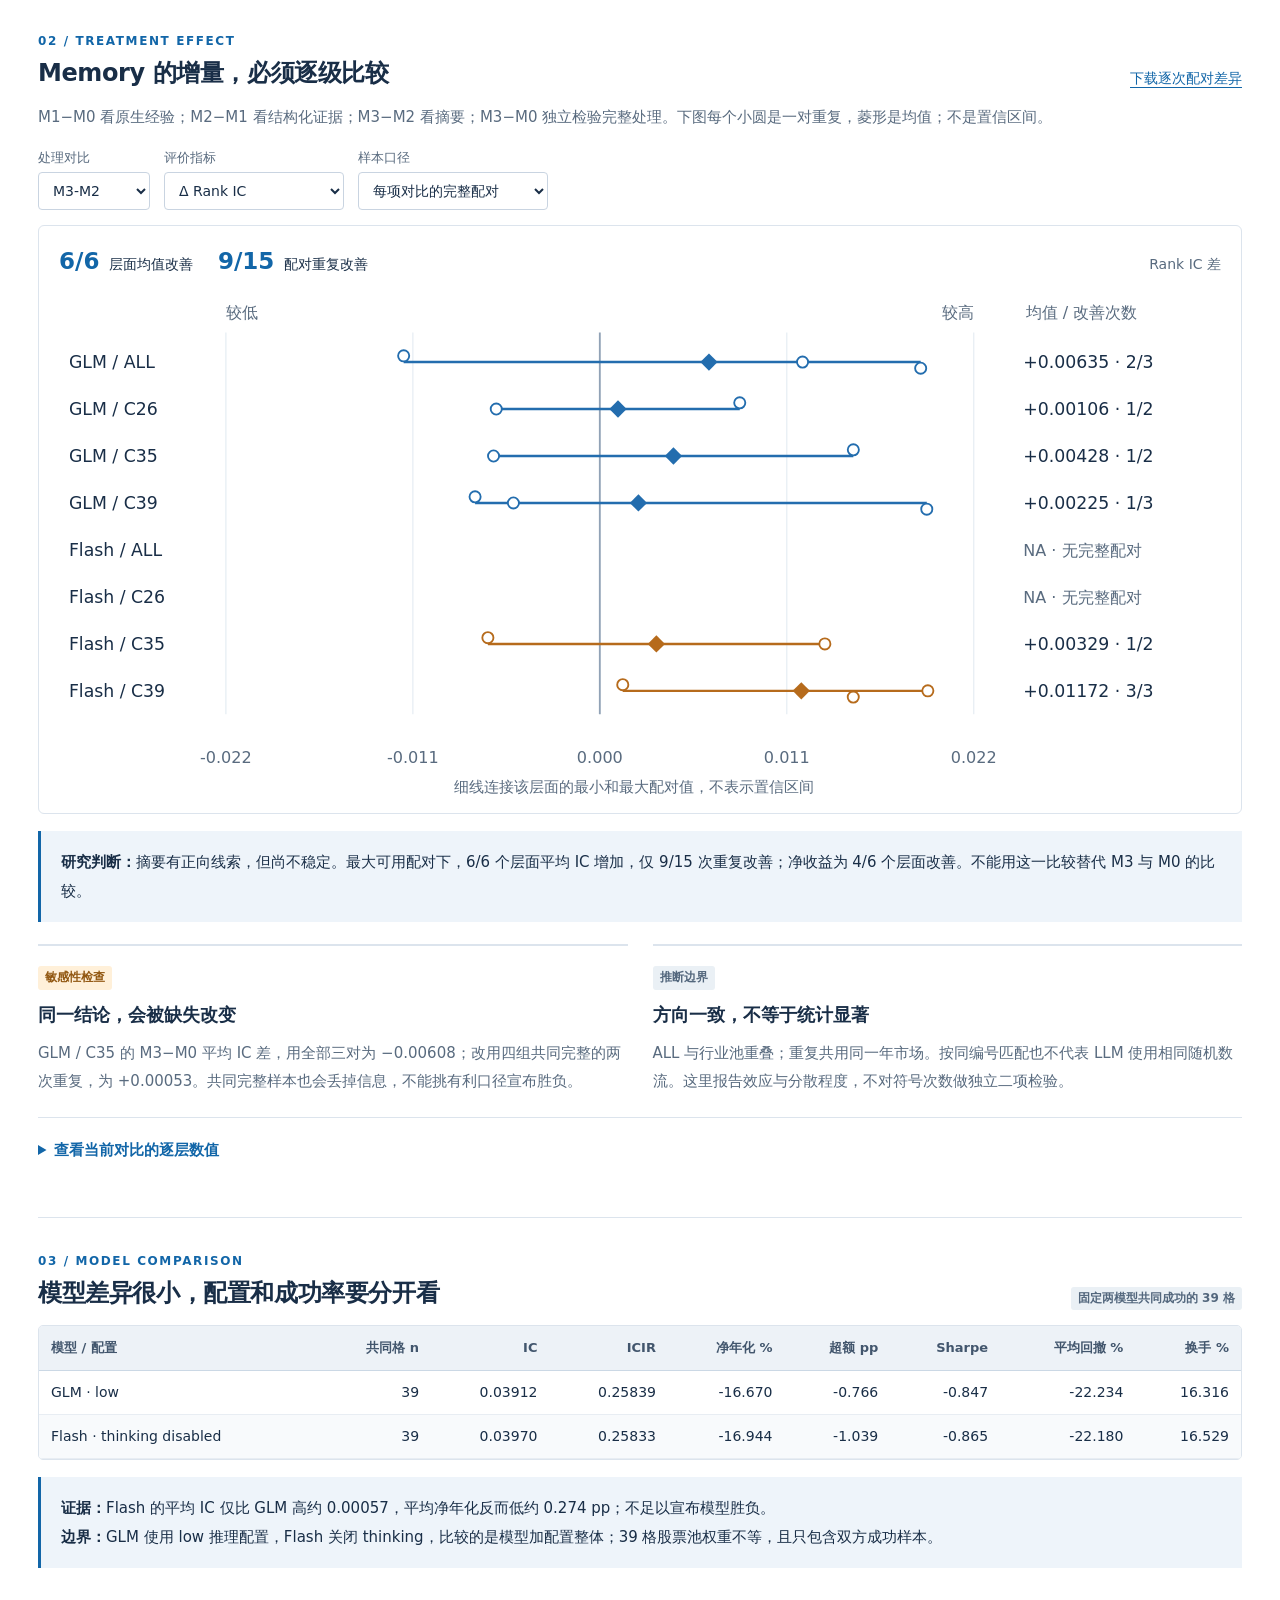
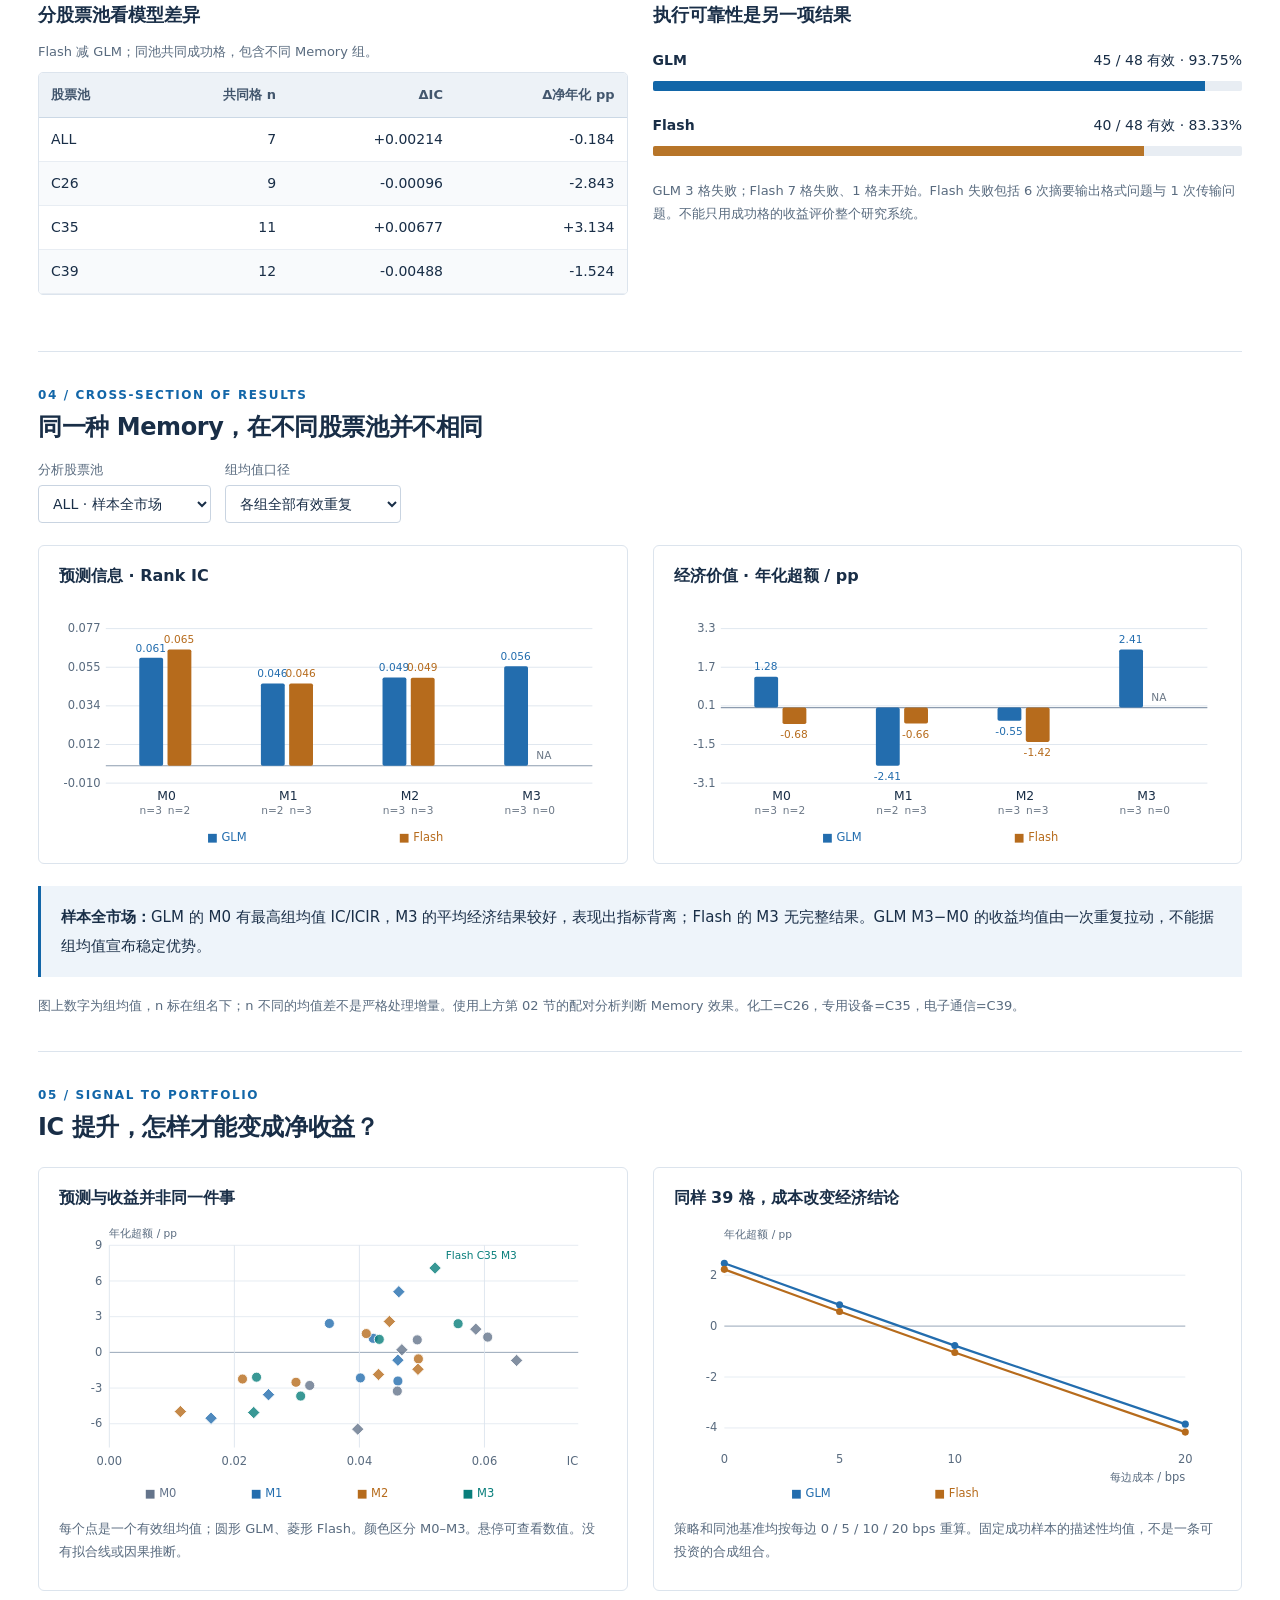
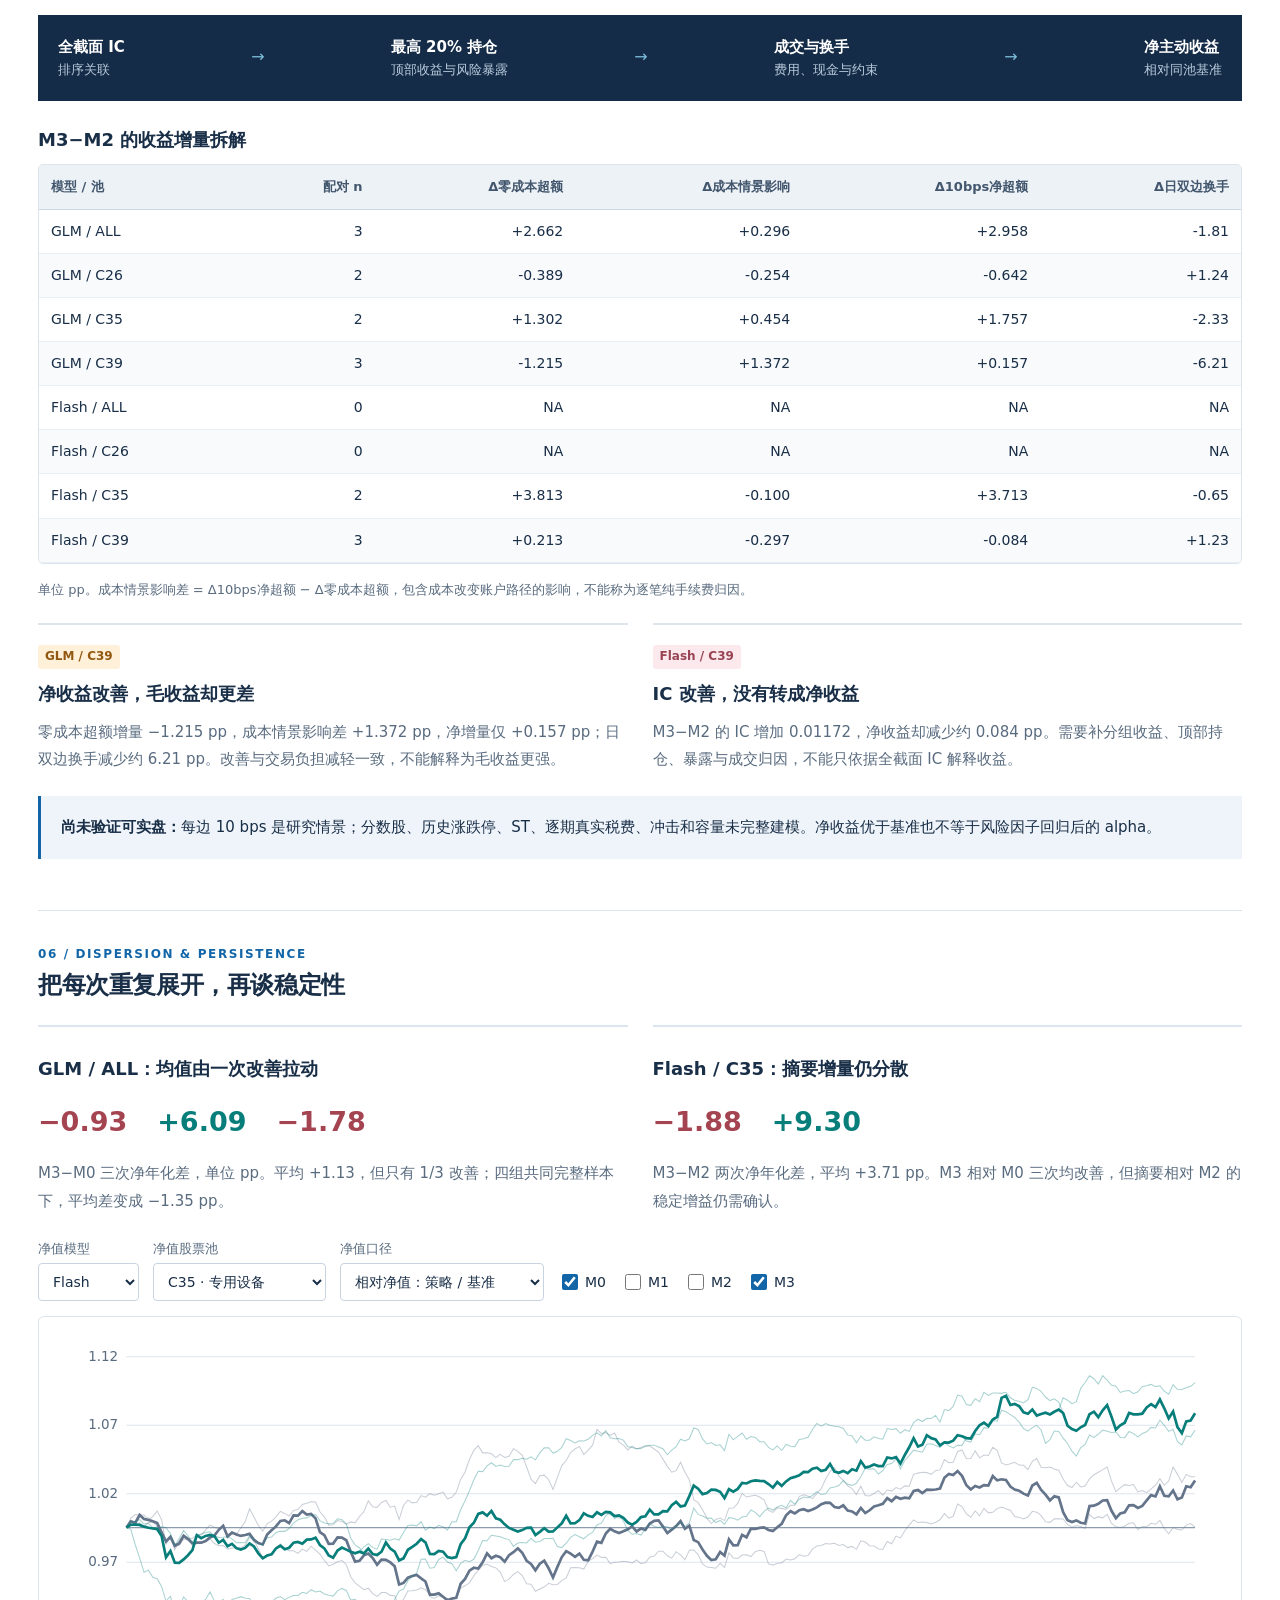
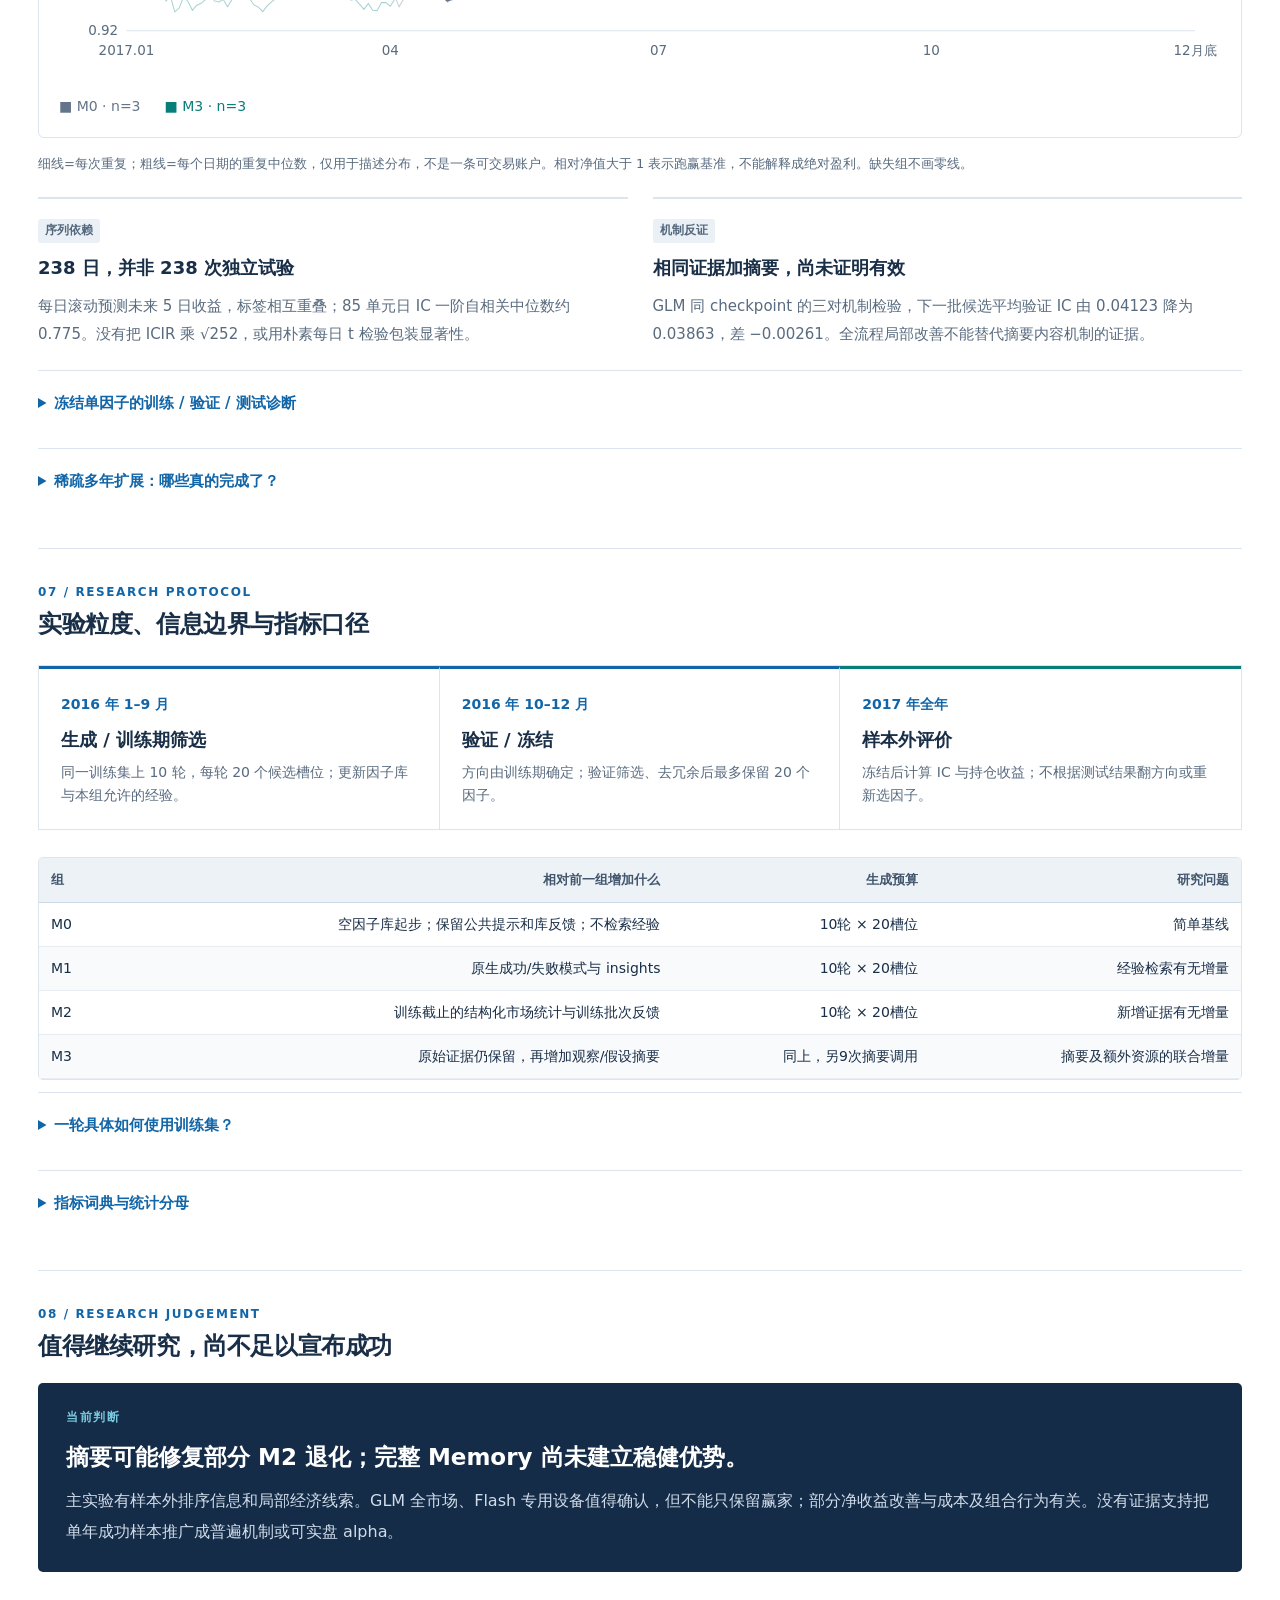
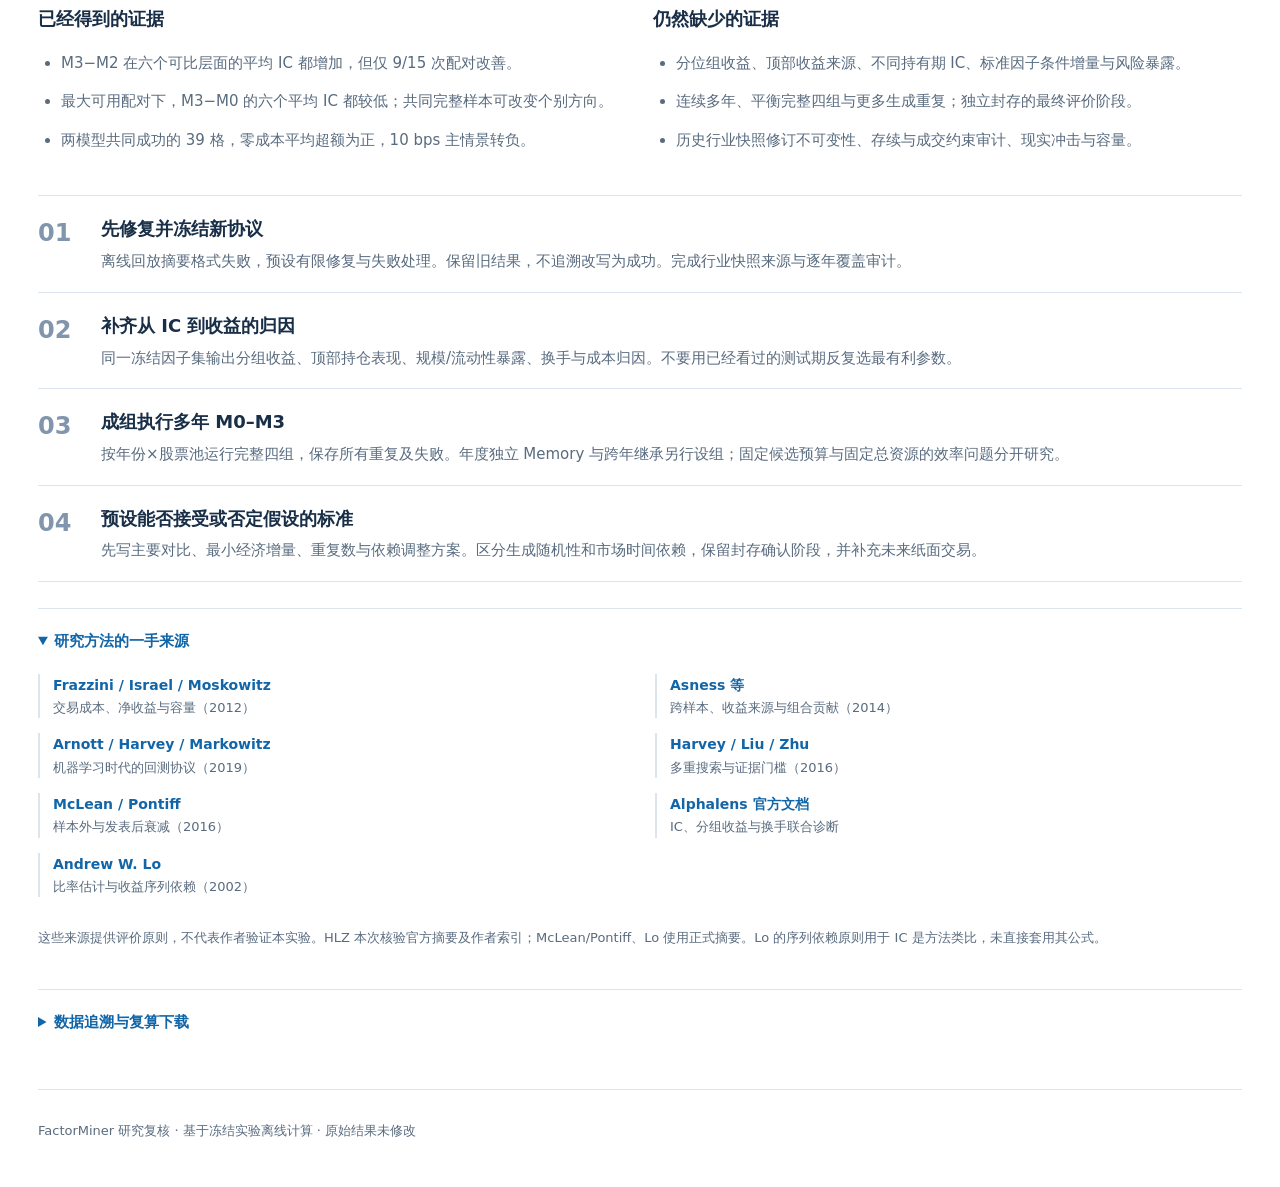
==== commit 6cea961f: "Focus report presentation on experiment data and analysis" ====
--- a/index.html
+++ b/index.html
@@ -1,7 +1,7 @@
 <!doctype html>
 <html lang="zh-CN"><head><meta charset="UTF-8"><meta name="viewport" content="width=device-width,initial-scale=1"><meta name="description" content="FactorMiner A股因子与Memory研究：完整M0至M3结果、配对差异、模型与行业比较、交易成本和稳健性。"><title>FactorMiner | A股因子与 Memory 实验报告</title><link rel="icon" type="image/svg+xml" href="data:image/svg+xml,%3Csvg xmlns='http://www.w3.org/2000/svg' viewBox='0 0 32 32'%3E%3Crect width='32' height='32' rx='7' fill='%23172d49'/%3E%3Cpath d='M8 25V8h17M8 16h13' fill='none' stroke='%236dd6ed' stroke-width='4'/%3E%3C/svg%3E"><link rel="stylesheet" href="style.css"><script src="data.js" defer></script><script src="app.js" defer></script></head>
 <body>
-<header class="mast"><div class="wordmark"><span class="mark">F</span> FACTORMINER <span class="mast-label">RESEARCH NOTE 01</span></div><span>冻结结果复核 · 2026.10.01</span></header>
+<header class="mast"><div class="wordmark"><span class="mark">F</span> FACTORMINER <span class="mast-label">RESEARCH NOTE 01</span></div><span>实验数据与研究分析</span></header>
 <main>
 <div class="report-title"><div><p class="eyebrow">A 股日频因子 / 2017 样本外</p><h1>Memory 带来了什么增量？</h1><p>从完整实验表出发，分开判断预测信息、组合收益与结果稳定性。</p></div><div class="scope"><strong>2016.01–09</strong> 生成与训练期筛选<br><strong>2016.10–12</strong> 验证与冻结<br><strong>2017.01–12</strong> 样本外评价</div></div>
 <div class="status-strip"><span><b>96</b> 计划实验</span><span><b>85</b> 有效结果</span><span><b>10</b> 执行失败</span><span><b>1</b> 未开始</span><span><b>3</b> 每组计划重复</span><span class="strip-note">当前是单年主要证据，不能视为多年验证</span></div>
@@ -54,7 +54,7 @@
 <div class="two-column"><article><h3>已经得到的证据</h3><ul><li>M3−M2 在六个可比层面的平均 IC 都增加，但仅 9/15 次配对改善。</li><li>最大可用配对下，M3−M0 的六个平均 IC 都较低；共同完整样本可改变个别方向。</li><li>两模型共同成功的 39 格，零成本平均超额为正，10 bps 主情景转负。</li></ul></article><article><h3>仍然缺少的证据</h3><ul><li>分位组收益、顶部收益来源、不同持有期 IC、标准因子条件增量与风险暴露。</li><li>连续多年、平衡完整四组与更多生成重复；独立封存的最终评价阶段。</li><li>历史行业快照修订不可变性、存续与成交约束审计、现实冲击与容量。</li></ul></article></div>
 <div class="action-list"><article><span>01</span><div><h3>先修复并冻结新协议</h3><p>离线回放摘要格式失败，预设有限修复与失败处理。保留旧结果，不追溯改写为成功。完成行业快照来源与逐年覆盖审计。</p></div></article><article><span>02</span><div><h3>补齐从 IC 到收益的归因</h3><p>同一冻结因子集输出分组收益、顶部持仓表现、规模/流动性暴露、换手与成本归因。不要用已经看过的测试期反复选最有利参数。</p></div></article><article><span>03</span><div><h3>成组执行多年 M0–M3</h3><p>按年份×股票池运行完整四组，保存所有重复及失败。年度独立 Memory 与跨年继承另行设组；固定候选预算与固定总资源的效率问题分开研究。</p></div></article><article><span>04</span><div><h3>预设能否接受或否定假设的标准</h3><p>先写主要对比、最小经济增量、重复数与依赖调整方案。区分生成随机性和市场时间依赖，保留封存确认阶段，并补充未来纸面交易。</p></div></article></div>
 <details open><summary>研究方法的一手来源</summary><div class="source-grid"><a href="https://www.aqr.com/insights/research/working-paper/trading-costs-of-asset-pricing-anomalies" target="_blank" rel="noopener"><b>Frazzini / Israel / Moskowitz</b><span>交易成本、净收益与容量（2012）</span></a><a href="https://www.aqr.com/Insights/Research/Journal-Article/Fact-Fiction-and-Momentum-Investing" target="_blank" rel="noopener"><b>Asness 等</b><span>跨样本、收益来源与组合贡献（2014）</span></a><a href="https://people.duke.edu/~charvey/Research/Published_Papers/G138_A_backtesting_protocol.pdf" target="_blank" rel="noopener"><b>Arnott / Harvey / Markowitz</b><span>机器学习时代的回测协议（2019）</span></a><a href="https://www.nber.org/papers/w20592" target="_blank" rel="noopener"><b>Harvey / Liu / Zhu</b><span>多重搜索与证据门槛（2016）</span></a><a href="https://onlinelibrary.wiley.com/doi/abs/10.1111/jofi.12365" target="_blank" rel="noopener"><b>McLean / Pontiff</b><span>样本外与发表后衰减（2016）</span></a><a href="https://quantopian.github.io/alphalens/alphalens.html" target="_blank" rel="noopener"><b>Alphalens 官方文档</b><span>IC、分组收益与换手联合诊断</span></a><a href="https://rpc.cfainstitute.org/research/financial-analysts-journal/2002/the-statistics-of-sharpe-ratios" target="_blank" rel="noopener"><b>Andrew W. Lo</b><span>比率估计与收益序列依赖（2002）</span></a></div><p class="footnote">这些来源提供评价原则，不代表作者验证本实验。HLZ 本次核验官方摘要及作者索引；McLean/Pontiff、Lo 使用正式摘要。Lo 的序列依赖原则用于 IC 是方法类比，未直接套用其公式。</p></details>
-<details><summary>数据追溯与复算下载</summary><p>以冻结的 flash_comparison_summary.json 为主源，复核每个有效单元的日 IC、账户净值和冻结因子记录；本网页未发起新生成或重跑实验。研究判断仅针对当前批次，数据日期为 2026-10-01。</p><div class="download-list"><a href="group_metrics.csv" download>32 格完整指标</a><a href="contrast_metrics.csv" download>40 类分层对比</a><a href="pair_differences.csv" download>91 条逐次差异</a><a href="four_arm_complete_cases.csv" download>四组共同完整样本</a></div><p class="footnote" id="source-hash"></p></details>
+<details><summary>数据追溯与复算下载</summary><p>以冻结的 flash_comparison_summary.json 为主源，复核每个有效单元的日 IC、账户净值和冻结因子记录。研究判断仅针对本报告所列实验批次。</p><div class="download-list"><a href="group_metrics.csv" download>32 格完整指标</a><a href="contrast_metrics.csv" download>40 类分层对比</a><a href="pair_differences.csv" download>91 条逐次差异</a><a href="four_arm_complete_cases.csv" download>四组共同完整样本</a></div><p class="footnote" id="source-hash"></p></details>
 </section>
 </div>
 <footer>FactorMiner 研究复核 · 基于冻结实验离线计算 · 原始结果未修改</footer>
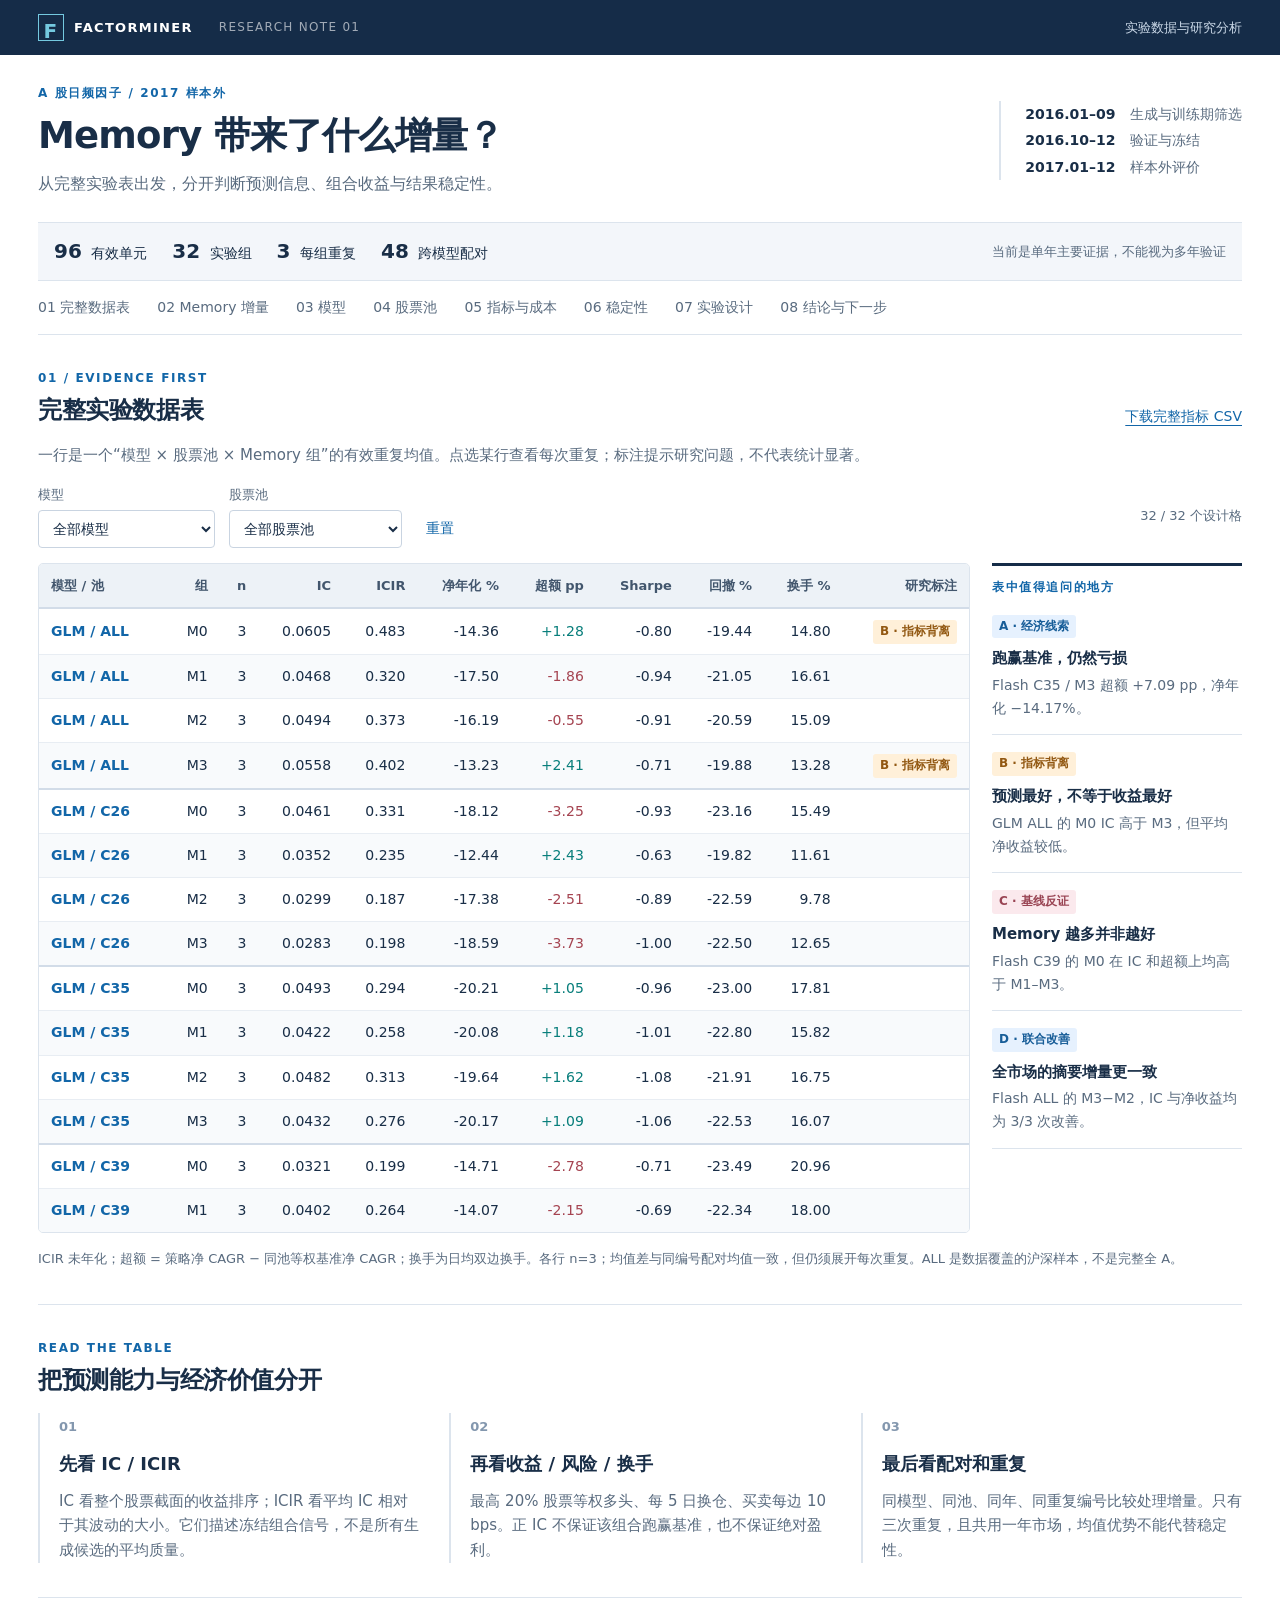
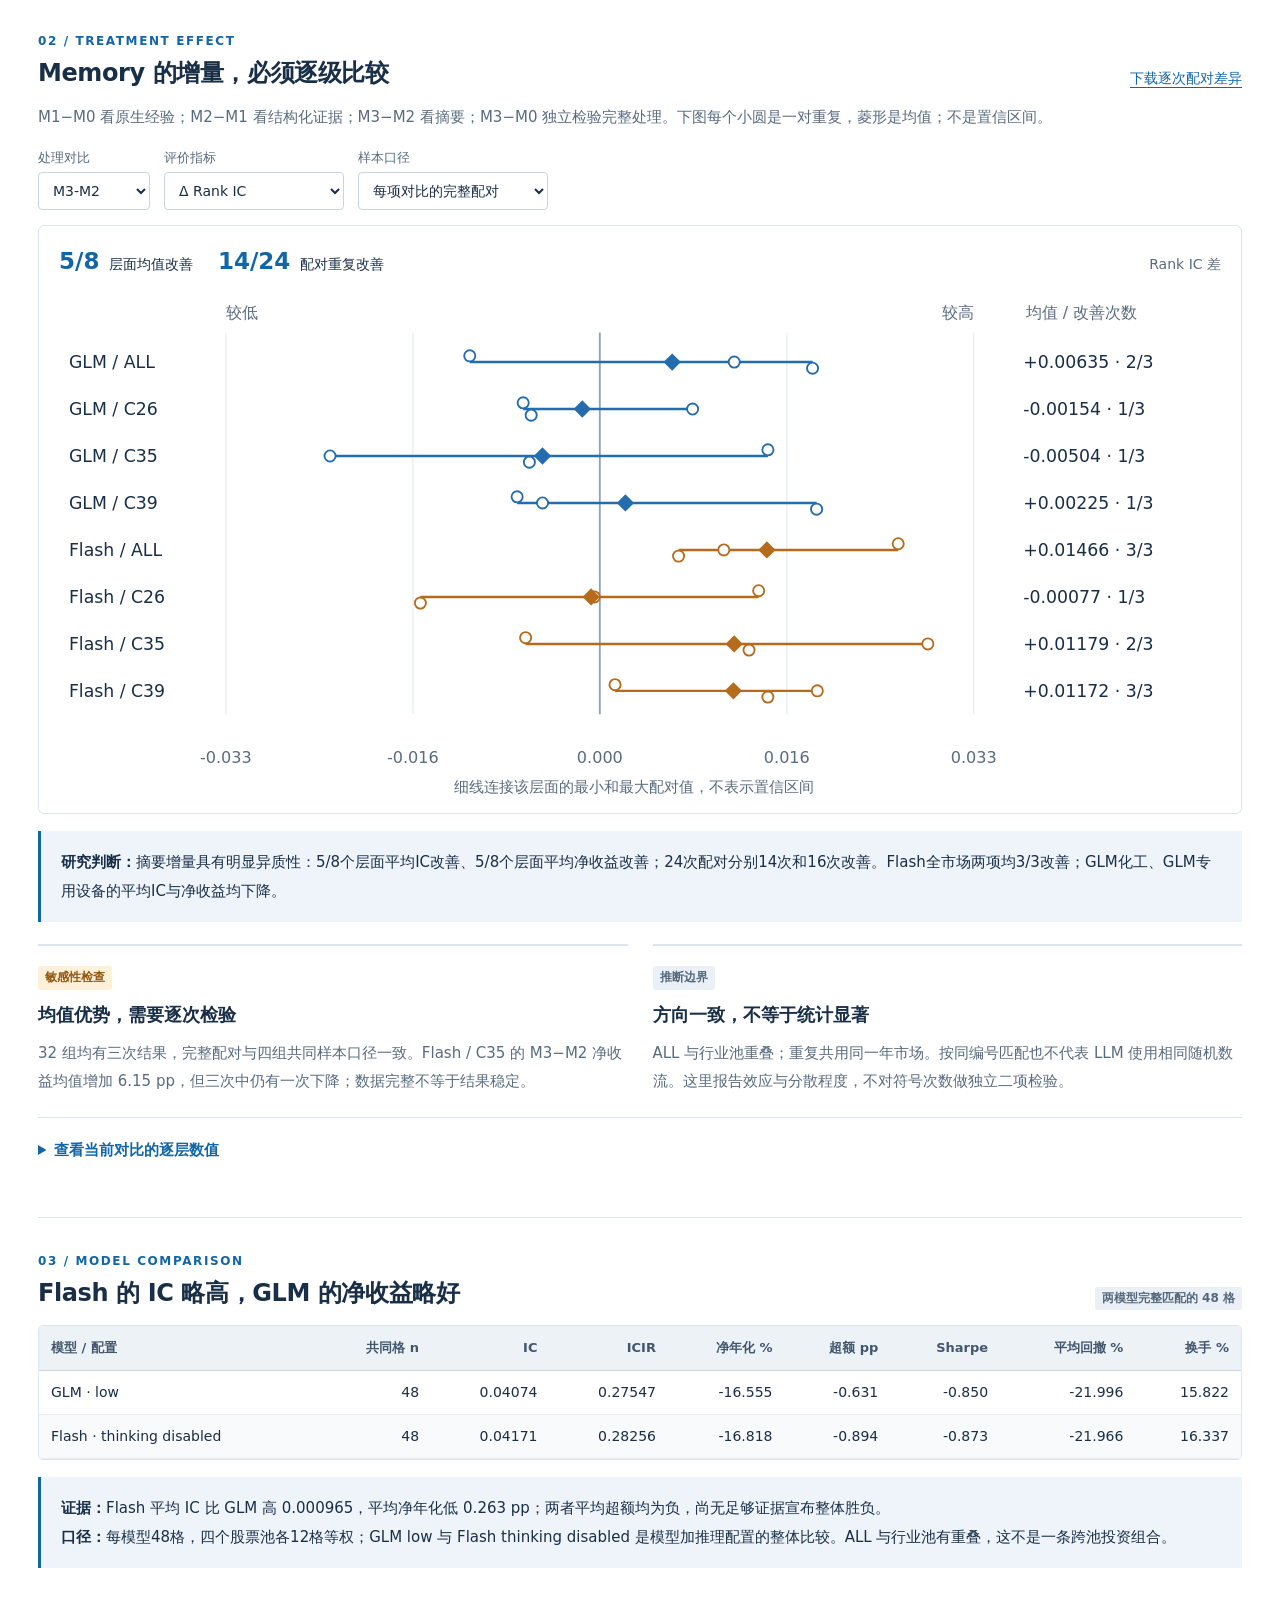
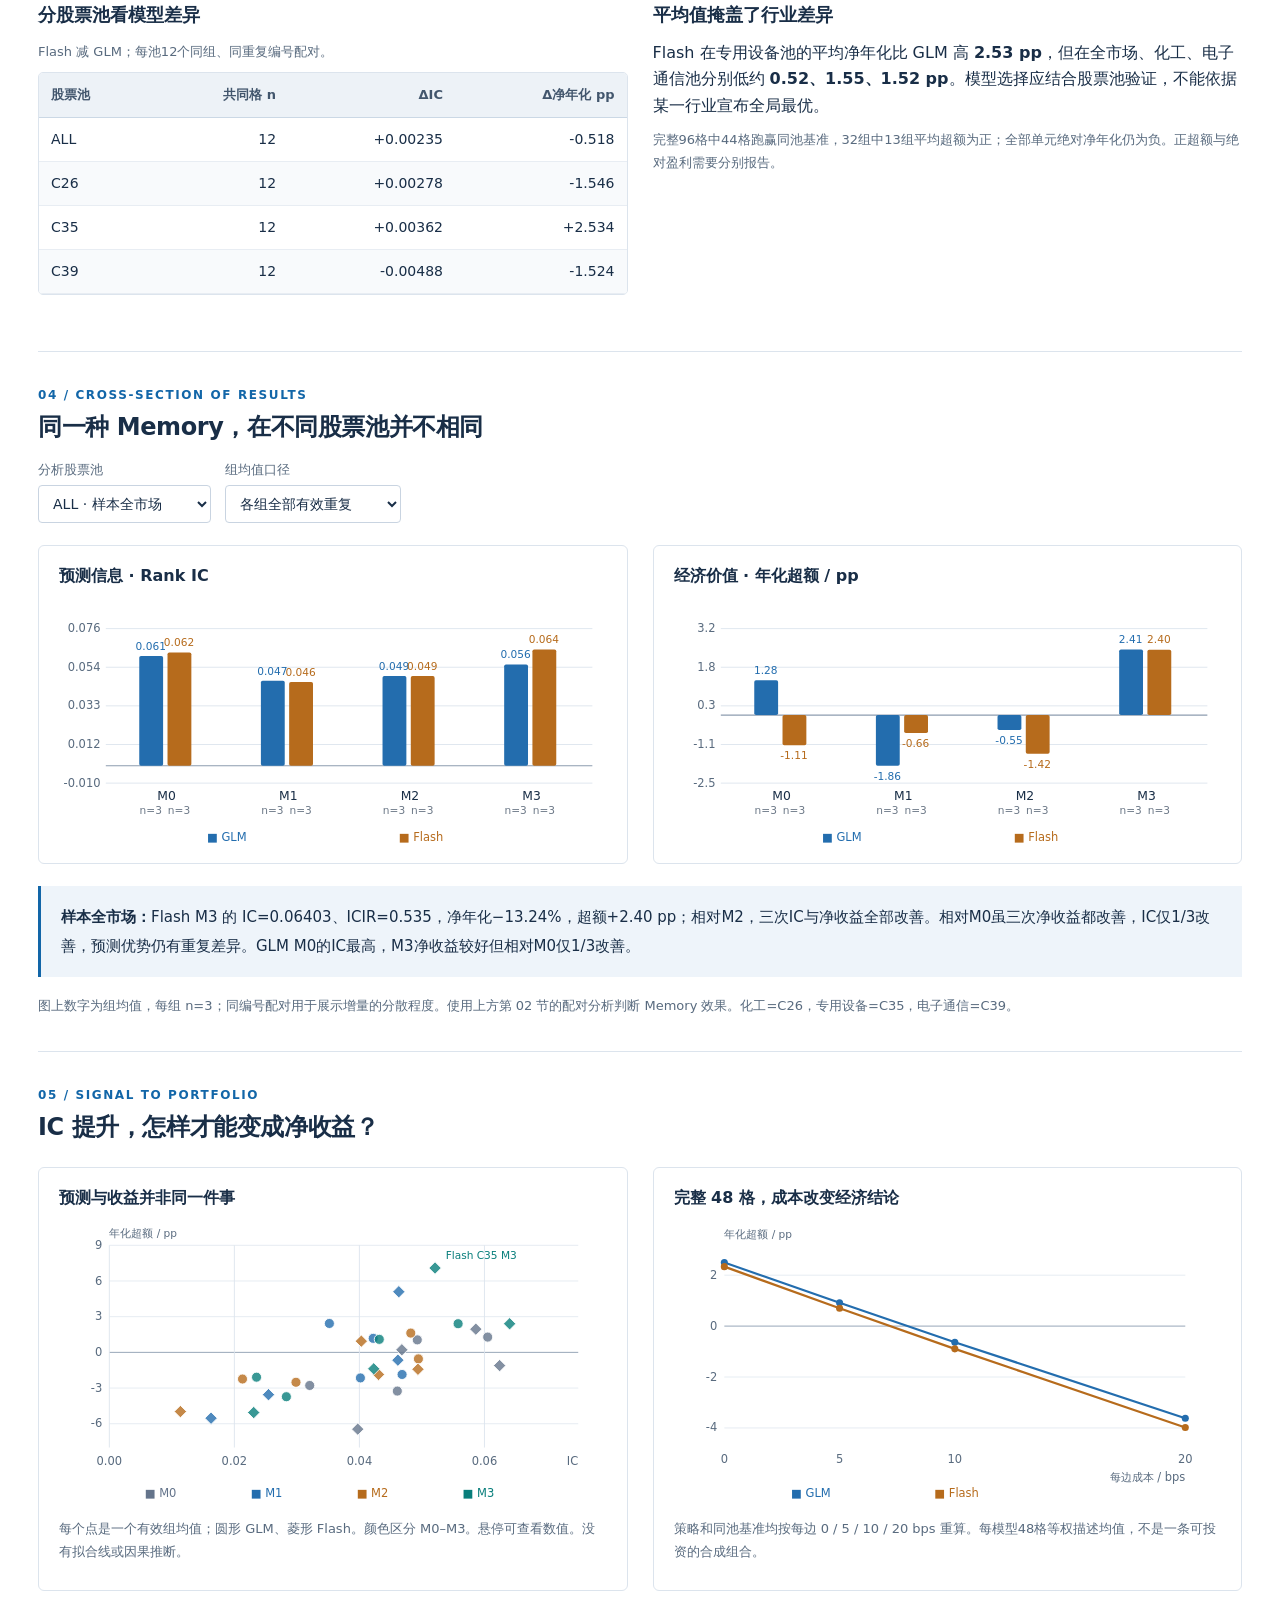
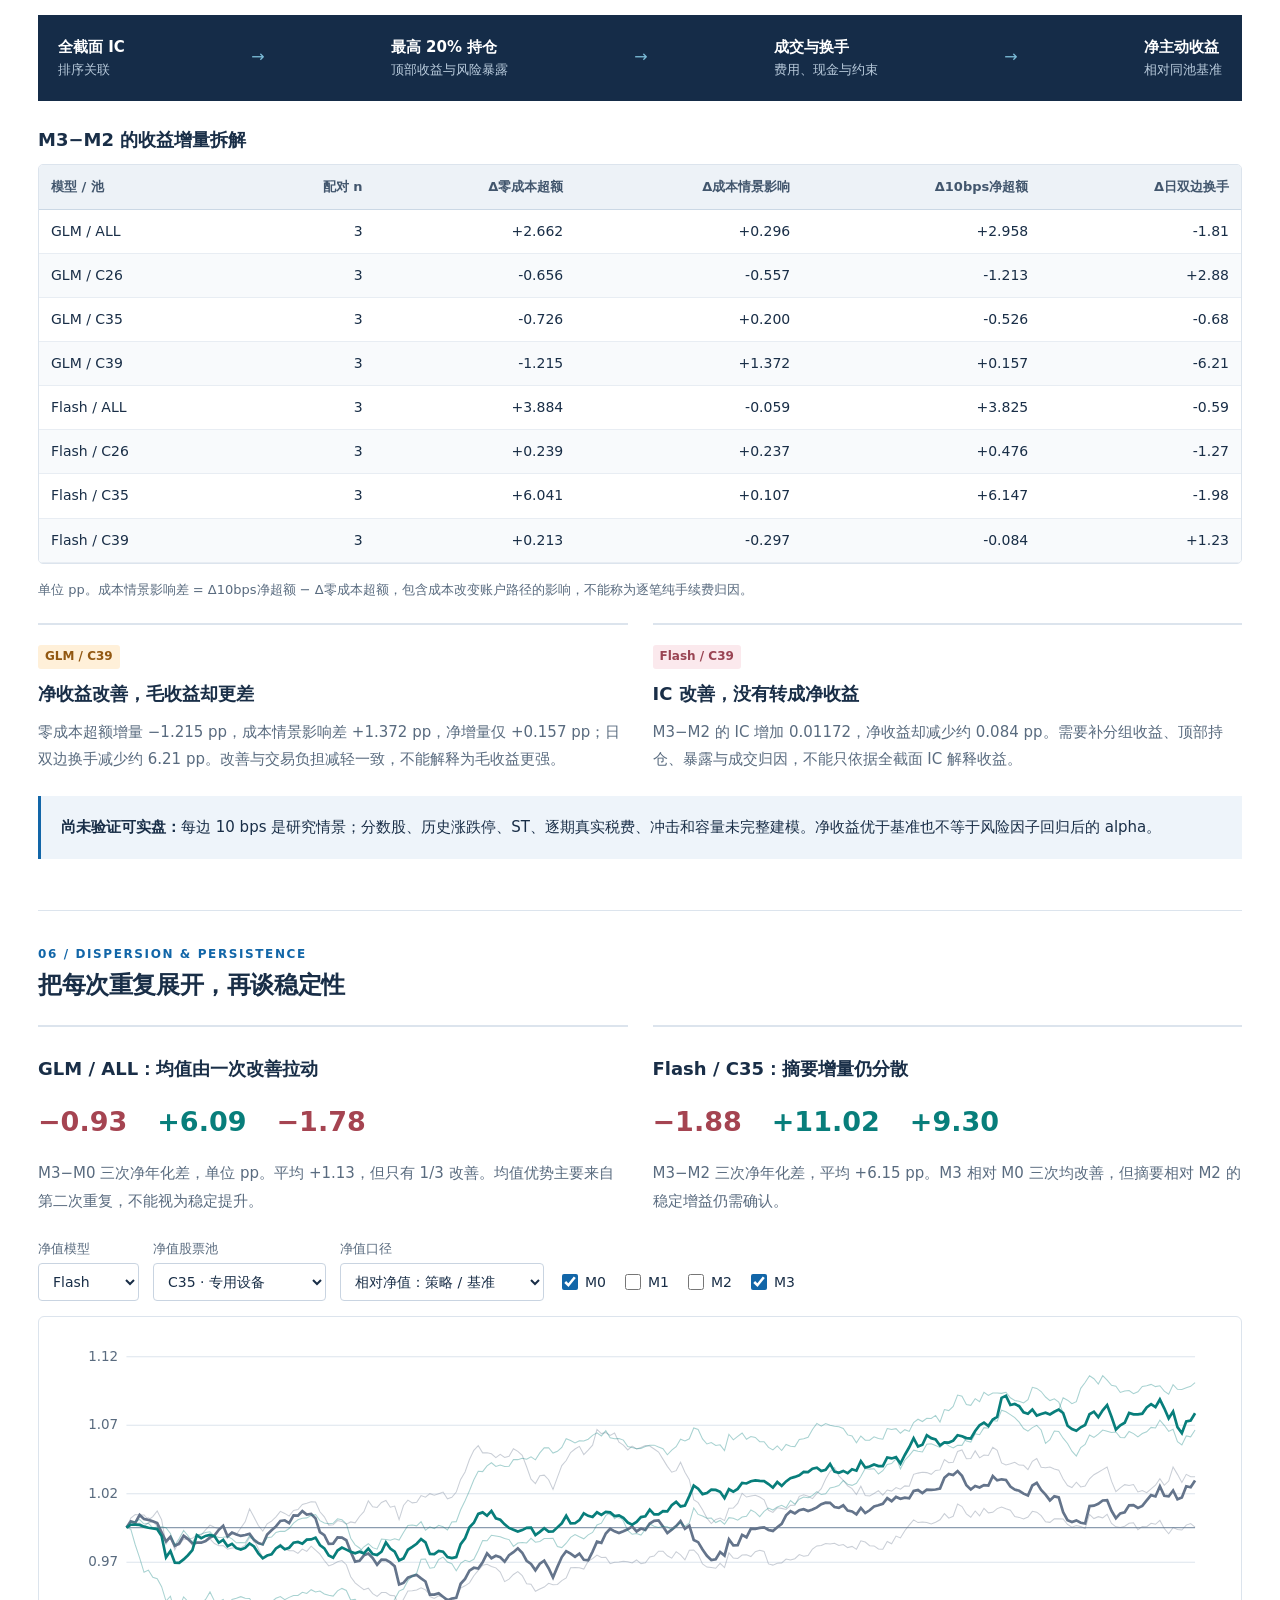
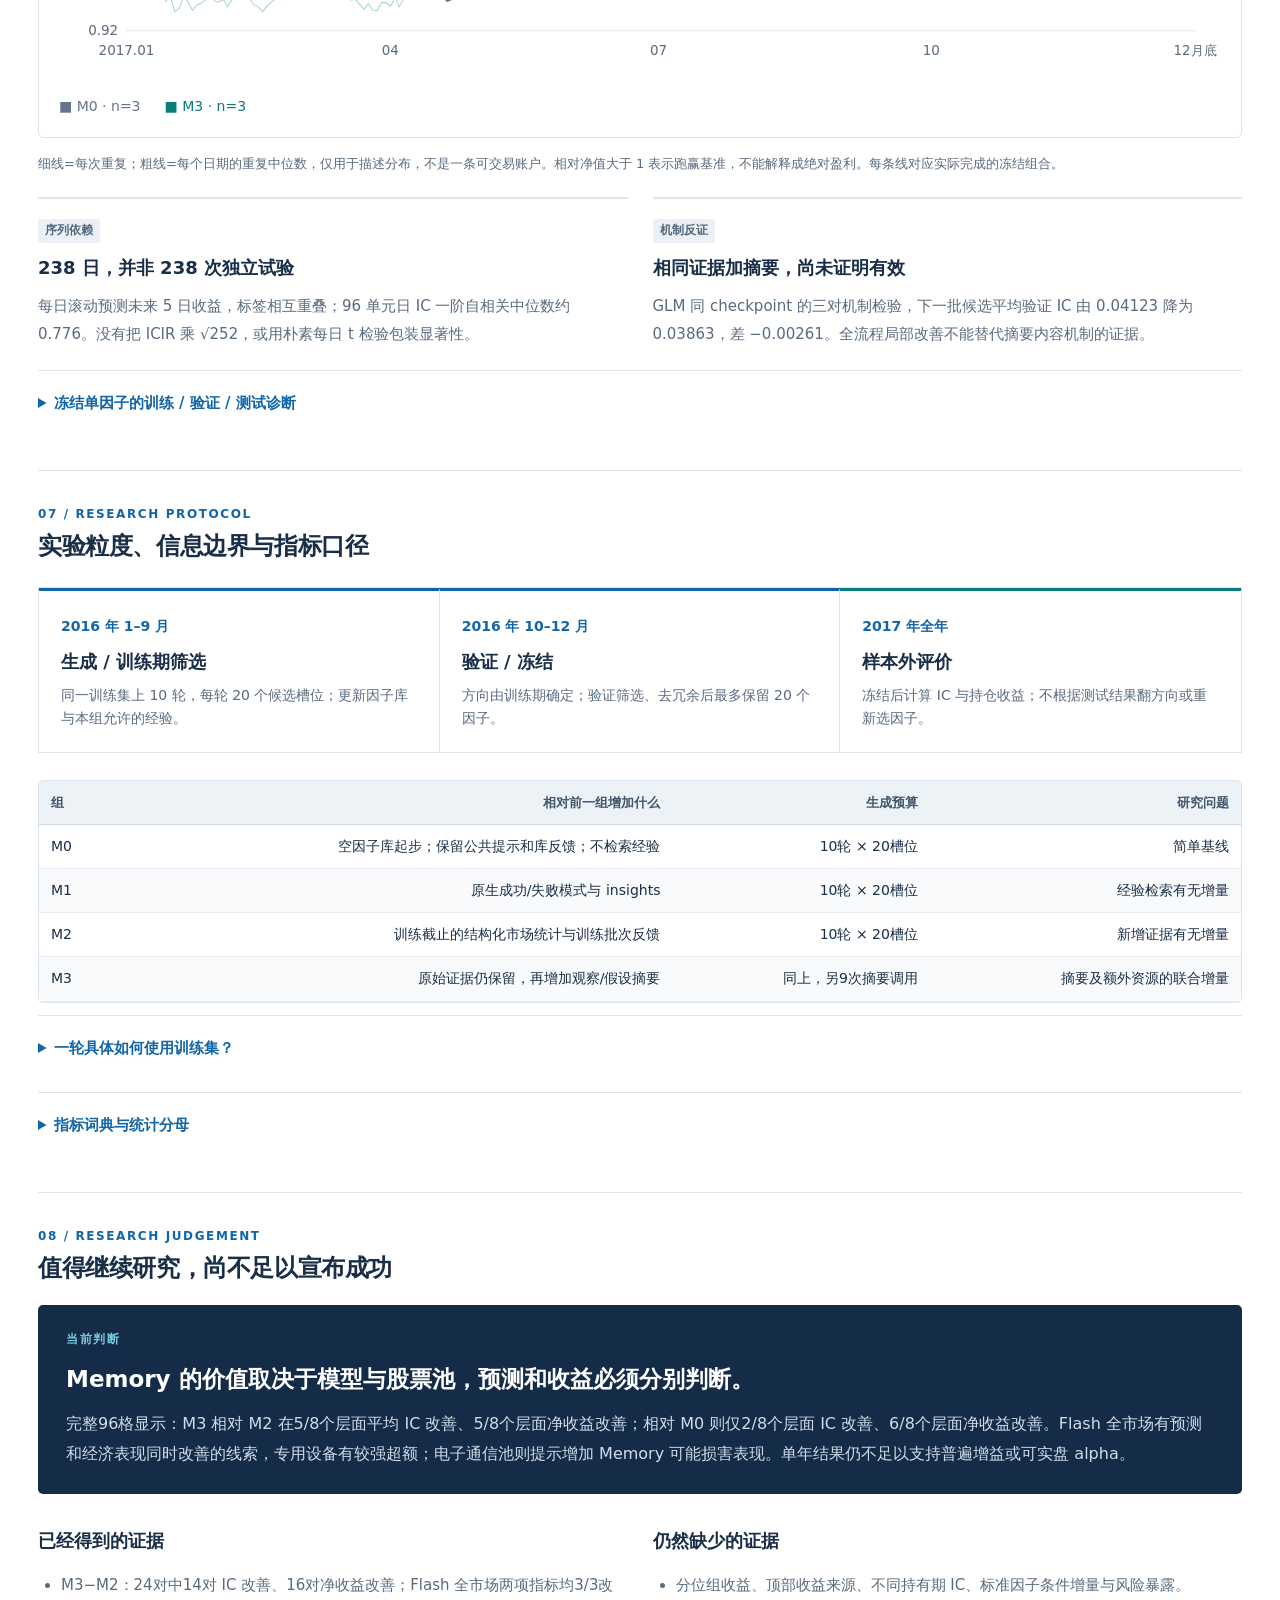
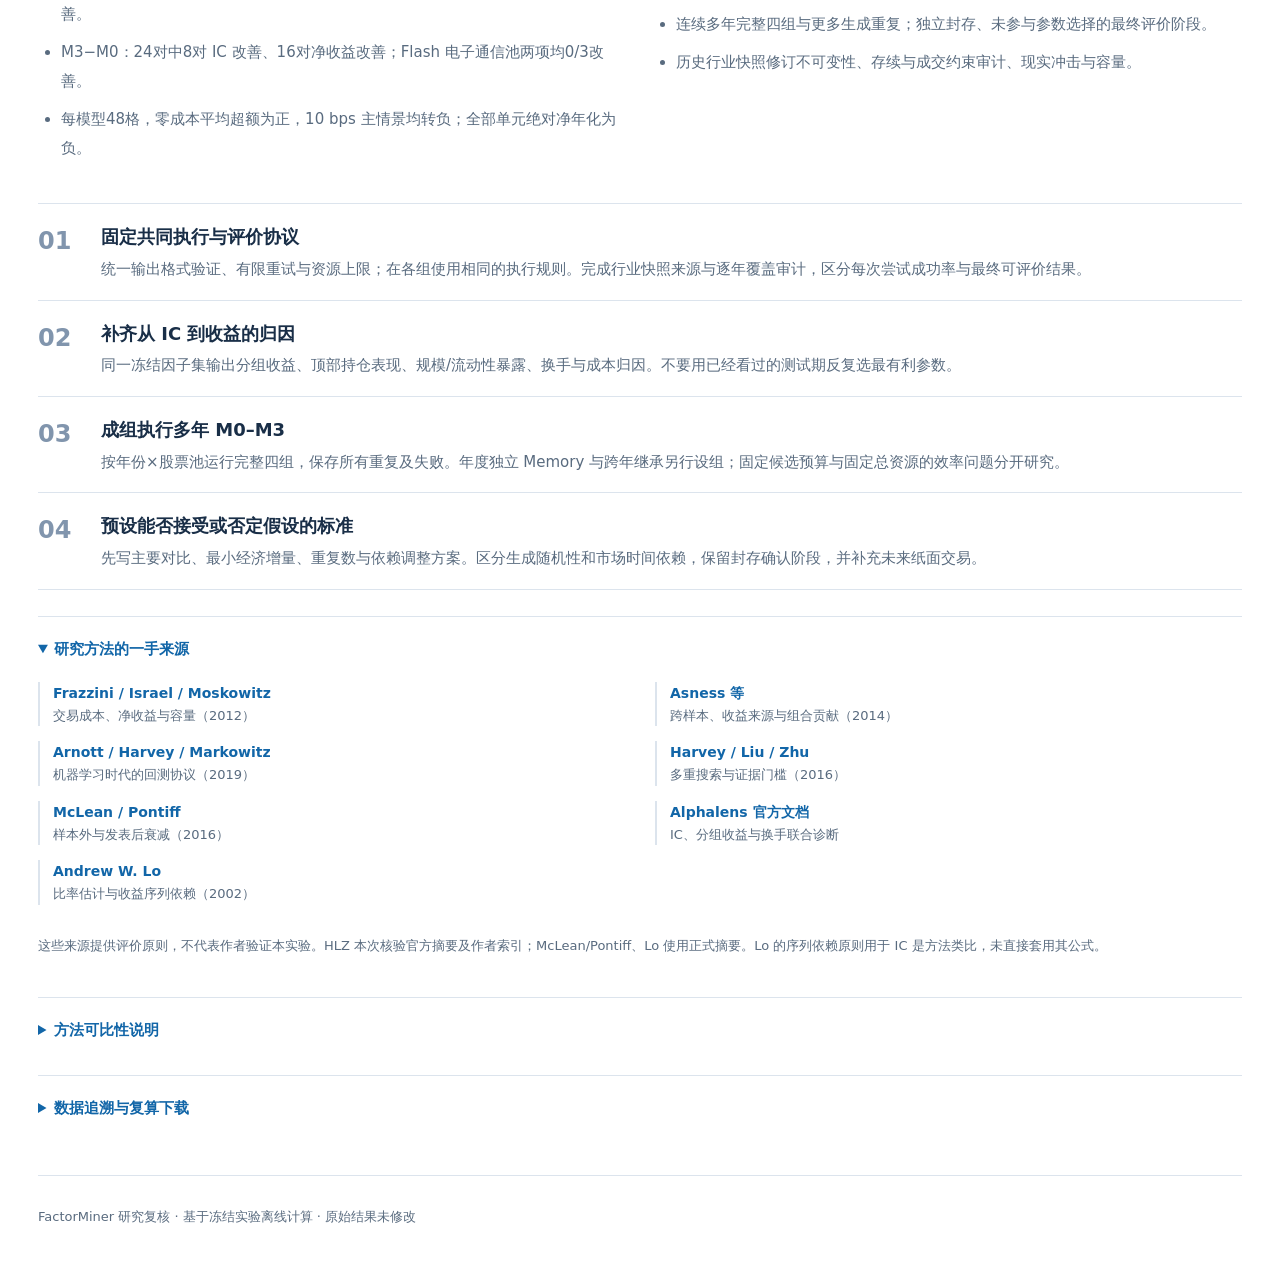
==== commit 90938e7d: "Update report with complete 96-unit results and revised analysis" ====
--- a/index.html
+++ b/index.html
@@ -4,57 +4,56 @@
 <header class="mast"><div class="wordmark"><span class="mark">F</span> FACTORMINER <span class="mast-label">RESEARCH NOTE 01</span></div><span>实验数据与研究分析</span></header>
 <main>
 <div class="report-title"><div><p class="eyebrow">A 股日频因子 / 2017 样本外</p><h1>Memory 带来了什么增量？</h1><p>从完整实验表出发，分开判断预测信息、组合收益与结果稳定性。</p></div><div class="scope"><strong>2016.01–09</strong> 生成与训练期筛选<br><strong>2016.10–12</strong> 验证与冻结<br><strong>2017.01–12</strong> 样本外评价</div></div>
-<div class="status-strip"><span><b>96</b> 计划实验</span><span><b>85</b> 有效结果</span><span><b>10</b> 执行失败</span><span><b>1</b> 未开始</span><span><b>3</b> 每组计划重复</span><span class="strip-note">当前是单年主要证据，不能视为多年验证</span></div>
+<div class="status-strip"><span><b>96</b> 有效单元</span><span><b>32</b> 实验组</span><span><b>3</b> 每组重复</span><span><b>48</b> 跨模型配对</span><span class="strip-note">当前是单年主要证据，不能视为多年验证</span></div>
 <nav class="section-nav" aria-label="报告章节"><a href="#overview">01 完整数据表</a><a href="#memory">02 Memory 增量</a><a href="#models">03 模型</a><a href="#industries">04 股票池</a><a href="#economics">05 指标与成本</a><a href="#robustness">06 稳定性</a><a href="#protocol">07 实验设计</a><a href="#judgement">08 结论与下一步</a></nav>
 <section id="overview"><div class="section-heading"><div><p class="eyebrow">01 / EVIDENCE FIRST</p><h2>完整实验数据表</h2></div><a class="download" href="group_metrics.csv" download>下载完整指标 CSV</a></div>
 <p class="section-intro">一行是一个“模型 × 股票池 × Memory 组”的有效重复均值。点选某行查看每次重复；标注提示研究问题，不代表统计显著。</p>
 <div class="controls"><label>模型<select id="model-filter"><option value="all">全部模型</option><option value="glm">GLM</option><option value="deepseek">DeepSeek Flash</option></select></label><label>股票池<select id="pool-filter"><option value="all">全部股票池</option><option value="ALL">ALL · 样本全市场</option><option value="C26">C26 · 化工</option><option value="C35">C35 · 专用设备</option><option value="C39">C39 · 电子通信</option></select></label><button id="reset-table" class="text-button">重置</button><span id="row-count" role="status"></span></div>
-<div class="evidence-layout"><div class="table-scroll" tabindex="0" aria-label="完整结果表，可横向滚动"><table id="results-table"><thead><tr><th>模型 / 池</th><th>组</th><th>n</th><th>IC</th><th>ICIR</th><th>净年化 %</th><th>超额 pp</th><th>Sharpe</th><th>回撤 %</th><th>换手 %</th><th>研究标注</th></tr></thead><tbody></tbody></table></div><aside class="notes-panel"><p class="eyebrow">表中值得追问的地方</p><button data-focus="deepseek,C35,M3"><span class="annotation blue">A · 经济线索</span><strong>跑赢基准，仍然亏损</strong><p>Flash C35 / M3 超额 +7.09 pp，净年化 −14.17%。</p></button><button data-focus="glm,ALL,M0"><span class="annotation amber">B · 指标背离</span><strong>预测最好，不等于收益最好</strong><p>GLM ALL 的 M0 IC 高于 M3，但平均净收益较低。</p></button><button data-focus="deepseek,C39,M0"><span class="annotation rose">C · 基线反证</span><strong>Memory 越多并非越好</strong><p>Flash C39 的 M0 在 IC 和超额上均高于 M1–M3。</p></button><button data-focus="deepseek,ALL,M3"><span class="annotation gray">D · 证据缺口</span><strong>NA 不是零收益</strong><p>Flash ALL、C26 的 M3 均无完整结果。</p></button></aside></div>
-<p class="footnote">ICIR 未年化；超额 = 策略净 CAGR − 同池等权基准净 CAGR；换手为日均双边换手。各行 n 不同，不能直接相减代替配对分析。ALL 是数据覆盖的沪深样本，不是完整全 A。</p></section>
+<div class="evidence-layout"><div class="table-scroll" tabindex="0" aria-label="完整结果表，可横向滚动"><table id="results-table"><thead><tr><th>模型 / 池</th><th>组</th><th>n</th><th>IC</th><th>ICIR</th><th>净年化 %</th><th>超额 pp</th><th>Sharpe</th><th>回撤 %</th><th>换手 %</th><th>研究标注</th></tr></thead><tbody></tbody></table></div><aside class="notes-panel"><p class="eyebrow">表中值得追问的地方</p><button data-focus="deepseek,C35,M3"><span class="annotation blue">A · 经济线索</span><strong>跑赢基准，仍然亏损</strong><p>Flash C35 / M3 超额 +7.09 pp，净年化 −14.17%。</p></button><button data-focus="glm,ALL,M0"><span class="annotation amber">B · 指标背离</span><strong>预测最好，不等于收益最好</strong><p>GLM ALL 的 M0 IC 高于 M3，但平均净收益较低。</p></button><button data-focus="deepseek,C39,M0"><span class="annotation rose">C · 基线反证</span><strong>Memory 越多并非越好</strong><p>Flash C39 的 M0 在 IC 和超额上均高于 M1–M3。</p></button><button data-focus="deepseek,ALL,M3"><span class="annotation blue">D · 联合改善</span><strong>全市场的摘要增量更一致</strong><p>Flash ALL 的 M3−M2，IC 与净收益均为 3/3 次改善。</p></button></aside></div>
+<p class="footnote">ICIR 未年化；超额 = 策略净 CAGR − 同池等权基准净 CAGR；换手为日均双边换手。各行 n=3；均值差与同编号配对均值一致，但仍须展开每次重复。ALL 是数据覆盖的沪深样本，不是完整全 A。</p></section>
 <section id="reading"><div class="section-heading"><div><p class="eyebrow">READ THE TABLE</p><h2>把预测能力与经济价值分开</h2></div></div><div class="reading-grid"><article><span class="number">01</span><h3>先看 IC / ICIR</h3><p>IC 看整个股票截面的收益排序；ICIR 看平均 IC 相对于其波动的大小。它们描述冻结组合信号，不是所有生成候选的平均质量。</p></article><article><span class="number">02</span><h3>再看收益 / 风险 / 换手</h3><p>最高 20% 股票等权多头、每 5 日换仓、买卖每边 10 bps。正 IC 不保证该组合跑赢基准，也不保证绝对盈利。</p></article><article><span class="number">03</span><h3>最后看配对和重复</h3><p>同模型、同池、同年、同重复编号比较处理增量。只有三次重复，且共用一年市场，均值优势不能代替稳定性。</p></article></div></section>
 <div id="analysis-content">
 <section id="memory"><div class="section-heading"><div><p class="eyebrow">02 / TREATMENT EFFECT</p><h2>Memory 的增量，必须逐级比较</h2></div><a class="download" href="pair_differences.csv" download>下载逐次配对差异</a></div>
 <p class="section-intro">M1−M0 看原生经验；M2−M1 看结构化证据；M3−M2 看摘要；M3−M0 独立检验完整处理。下图每个小圆是一对重复，菱形是均值；不是置信区间。</p>
 <div class="controls"><label>处理对比<select id="contrast-select"><option>M3-M2</option><option>M1-M0</option><option>M2-M1</option><option>M3-M0</option><option>M3-M1</option></select></label><label>评价指标<select id="contrast-metric"><option value="rank_ic">Δ Rank IC</option><option value="rank_icir">Δ ICIR（未年化）</option><option value="net_cagr">Δ 净年化收益 / pp</option></select></label><label>样本口径<select id="contrast-sample"><option value="paired">每项对比的完整配对</option><option value="balanced">四组共同完整重复</option></select></label></div>
 <div class="chart-panel"><div id="contrast-summary" class="chart-summary" aria-live="polite"></div><div id="contrast-chart" class="svg-wrap"></div></div><div id="contrast-reading" class="interpretation"></div>
-<div class="two-column"><article class="finding"><span class="annotation amber">敏感性检查</span><h3>同一结论，会被缺失改变</h3><p>GLM / C35 的 M3−M0 平均 IC 差，用全部三对为 −0.00608；改用四组共同完整的两次重复，为 +0.00053。共同完整样本也会丢掉信息，不能挑有利口径宣布胜负。</p></article><article class="finding"><span class="annotation gray">推断边界</span><h3>方向一致，不等于统计显著</h3><p>ALL 与行业池重叠；重复共用同一年市场。按同编号匹配也不代表 LLM 使用相同随机数流。这里报告效应与分散程度，不对符号次数做独立二项检验。</p></article></div>
+<div class="two-column"><article class="finding"><span class="annotation amber">敏感性检查</span><h3>均值优势，需要逐次检验</h3><p>32 组均有三次结果，完整配对与四组共同样本口径一致。Flash / C35 的 M3−M2 净收益均值增加 6.15 pp，但三次中仍有一次下降；数据完整不等于结果稳定。</p></article><article class="finding"><span class="annotation gray">推断边界</span><h3>方向一致，不等于统计显著</h3><p>ALL 与行业池重叠；重复共用同一年市场。按同编号匹配也不代表 LLM 使用相同随机数流。这里报告效应与分散程度，不对符号次数做独立二项检验。</p></article></div>
 <details><summary>查看当前对比的逐层数值</summary><div id="contrast-table" class="table-scroll"></div></details></section>
 
-<section id="models"><div class="section-heading"><div><p class="eyebrow">03 / MODEL COMPARISON</p><h2>模型差异很小，配置和成功率要分开看</h2></div><span class="annotation gray">固定两模型共同成功的 39 格</span></div>
-<div id="model-table" class="table-scroll"></div><div class="interpretation"><strong>证据：</strong>Flash 的平均 IC 仅比 GLM 高约 0.00057，平均净年化反而低约 0.274 pp；不足以宣布模型胜负。<br><strong>边界：</strong>GLM 使用 low 推理配置，Flash 关闭 thinking，比较的是模型加配置整体；39 格股票池权重不等，且只包含双方成功样本。</div>
-<div class="two-column"><div><h3>分股票池看模型差异</h3><p class="small-note">Flash 减 GLM；同池共同成功格，包含不同 Memory 组。</p><div id="model-pool-table" class="table-scroll"></div></div><div><h3>执行可靠性是另一项结果</h3><div class="coverage-bar"><div><b>GLM</b><span>45 / 48 有效 · 93.75%</span></div><div class="track"><span style="width:93.75%"></span></div></div><div class="coverage-bar"><div><b>Flash</b><span>40 / 48 有效 · 83.33%</span></div><div class="track"><span style="width:83.333%;background:#b77529"></span></div></div><p class="small-note">GLM 3 格失败；Flash 7 格失败、1 格未开始。Flash 失败包括 6 次摘要输出格式问题与 1 次传输问题。不能只用成功格的收益评价整个研究系统。</p></div></div></section>
-
+<section id="models"><div class="section-heading"><div><p class="eyebrow">03 / MODEL COMPARISON</p><h2>Flash 的 IC 略高，GLM 的净收益略好</h2></div><span class="annotation gray">两模型完整匹配的 48 格</span></div>
+<div id="model-table" class="table-scroll"></div><div class="interpretation"><strong>证据：</strong>Flash 平均 IC 比 GLM 高 0.000965，平均净年化低 0.263 pp；两者平均超额均为负，尚无足够证据宣布整体胜负。<br><strong>口径：</strong>每模型48格，四个股票池各12格等权；GLM low 与 Flash thinking disabled 是模型加推理配置的整体比较。ALL 与行业池有重叠，这不是一条跨池投资组合。</div>
+<div class="two-column"><div><h3>分股票池看模型差异</h3><p class="small-note">Flash 减 GLM；每池12个同组、同重复编号配对。</p><div id="model-pool-table" class="table-scroll"></div></div><div><h3>平均值掩盖了行业差异</h3><p>Flash 在专用设备池的平均净年化比 GLM 高 <b>2.53 pp</b>，但在全市场、化工、电子通信池分别低约 <b>0.52、1.55、1.52 pp</b>。模型选择应结合股票池验证，不能依据某一行业宣布全局最优。</p><p class="small-note">完整96格中44格跑赢同池基准，32组中13组平均超额为正；全部单元绝对净年化仍为负。正超额与绝对盈利需要分别报告。</p></div></div></section>
 <section id="industries"><div class="section-heading"><div><p class="eyebrow">04 / CROSS-SECTION OF RESULTS</p><h2>同一种 Memory，在不同股票池并不相同</h2></div></div>
 <div class="controls"><label>分析股票池<select id="industry-select"><option value="ALL">ALL · 样本全市场</option><option value="C26">C26 · 化工</option><option value="C35">C35 · 专用设备</option><option value="C39">C39 · 电子通信</option></select></label><label>组均值口径<select id="industry-sample"><option value="all">各组全部有效重复</option><option value="balanced">四组共同完整重复</option></select></label></div>
-<div class="two-column"><div class="chart-panel"><h3>预测信息 · Rank IC</h3><div id="industry-ic" class="svg-wrap"></div></div><div class="chart-panel"><h3>经济价值 · 年化超额 / pp</h3><div id="industry-return" class="svg-wrap"></div></div></div><div id="industry-reading" class="interpretation" aria-live="polite"></div><p class="footnote">图上数字为组均值，n 标在组名下；n 不同的均值差不是严格处理增量。使用上方第 02 节的配对分析判断 Memory 效果。化工=C26，专用设备=C35，电子通信=C39。</p></section>
+<div class="two-column"><div class="chart-panel"><h3>预测信息 · Rank IC</h3><div id="industry-ic" class="svg-wrap"></div></div><div class="chart-panel"><h3>经济价值 · 年化超额 / pp</h3><div id="industry-return" class="svg-wrap"></div></div></div><div id="industry-reading" class="interpretation" aria-live="polite"></div><p class="footnote">图上数字为组均值，每组 n=3；同编号配对用于展示增量的分散程度。使用上方第 02 节的配对分析判断 Memory 效果。化工=C26，专用设备=C35，电子通信=C39。</p></section>
 
 <section id="economics"><div class="section-heading"><div><p class="eyebrow">05 / SIGNAL TO PORTFOLIO</p><h2>IC 提升，怎样才能变成净收益？</h2></div></div>
-<div class="two-column"><div class="chart-panel"><h3>预测与收益并非同一件事</h3><div id="scatter-chart" class="svg-wrap"></div><p class="small-note">每个点是一个有效组均值；圆形 GLM、菱形 Flash。颜色区分 M0–M3。悬停可查看数值。没有拟合线或因果推断。</p></div><div class="chart-panel"><h3>同样 39 格，成本改变经济结论</h3><div id="cost-chart" class="svg-wrap"></div><p class="small-note">策略和同池基准均按每边 0 / 5 / 10 / 20 bps 重算。固定成功样本的描述性均值，不是一条可投资的合成组合。</p></div></div>
+<div class="two-column"><div class="chart-panel"><h3>预测与收益并非同一件事</h3><div id="scatter-chart" class="svg-wrap"></div><p class="small-note">每个点是一个有效组均值；圆形 GLM、菱形 Flash。颜色区分 M0–M3。悬停可查看数值。没有拟合线或因果推断。</p></div><div class="chart-panel"><h3>完整 48 格，成本改变经济结论</h3><div id="cost-chart" class="svg-wrap"></div><p class="small-note">策略和同池基准均按每边 0 / 5 / 10 / 20 bps 重算。每模型48格等权描述均值，不是一条可投资的合成组合。</p></div></div>
 <div class="chain"><div><b>全截面 IC</b><span>排序关联</span></div><span>→</span><div><b>最高 20% 持仓</b><span>顶部收益与风险暴露</span></div><span>→</span><div><b>成交与换手</b><span>费用、现金与约束</span></div><span>→</span><div><b>净主动收益</b><span>相对同池基准</span></div></div>
 <h3>M3−M2 的收益增量拆解</h3><div id="decomposition-table" class="table-scroll"></div><p class="footnote">单位 pp。成本情景影响差 = Δ10bps净超额 − Δ零成本超额，包含成本改变账户路径的影响，不能称为逐笔纯手续费归因。</p>
 <div class="two-column"><article class="finding"><span class="annotation amber">GLM / C39</span><h3>净收益改善，毛收益却更差</h3><p>零成本超额增量 −1.215 pp，成本情景影响差 +1.372 pp，净增量仅 +0.157 pp；日双边换手减少约 6.21 pp。改善与交易负担减轻一致，不能解释为毛收益更强。</p></article><article class="finding"><span class="annotation rose">Flash / C39</span><h3>IC 改善，没有转成净收益</h3><p>M3−M2 的 IC 增加 0.01172，净收益却减少约 0.084 pp。需要补分组收益、顶部持仓、暴露与成交归因，不能只依据全截面 IC 解释收益。</p></article></div>
 <div class="interpretation"><strong>尚未验证可实盘：</strong>每边 10 bps 是研究情景；分数股、历史涨跌停、ST、逐期真实税费、冲击和容量未完整建模。净收益优于基准也不等于风险因子回归后的 alpha。</div></section>
 
 <section id="robustness"><div class="section-heading"><div><p class="eyebrow">06 / DISPERSION & PERSISTENCE</p><h2>把每次重复展开，再谈稳定性</h2></div></div>
-<div class="two-column"><article class="finding"><h3>GLM / ALL：均值由一次改善拉动</h3><div class="repeat-values"><span class="neg">−0.93</span><span class="pos">+6.09</span><span class="neg">−1.78</span></div><p>M3−M0 三次净年化差，单位 pp。平均 +1.13，但只有 1/3 改善；四组共同完整样本下，平均差变成 −1.35 pp。</p></article><article class="finding"><h3>Flash / C35：摘要增量仍分散</h3><div class="repeat-values"><span class="neg">−1.88</span><span class="pos">+9.30</span></div><p>M3−M2 两次净年化差，平均 +3.71 pp。M3 相对 M0 三次均改善，但摘要相对 M2 的稳定增益仍需确认。</p></article></div>
+<div class="two-column"><article class="finding"><h3>GLM / ALL：均值由一次改善拉动</h3><div class="repeat-values"><span class="neg">−0.93</span><span class="pos">+6.09</span><span class="neg">−1.78</span></div><p>M3−M0 三次净年化差，单位 pp。平均 +1.13，但只有 1/3 改善。均值优势主要来自第二次重复，不能视为稳定提升。</p></article><article class="finding"><h3>Flash / C35：摘要增量仍分散</h3><div class="repeat-values"><span class="neg">−1.88</span><span class="pos">+11.02</span><span class="pos">+9.30</span></div><p>M3−M2 三次净年化差，平均 +6.15 pp。M3 相对 M0 三次均改善，但摘要相对 M2 的稳定增益仍需确认。</p></article></div>
 <div class="controls"><label>净值模型<select id="curve-model"><option value="deepseek">Flash</option><option value="glm">GLM</option></select></label><label>净值股票池<select id="curve-pool"><option value="C35">C35 · 专用设备</option><option value="ALL">ALL · 样本全市场</option><option value="C26">C26 · 化工</option><option value="C39">C39 · 电子通信</option></select></label><label>净值口径<select id="curve-kind"><option value="relative">相对净值：策略 / 基准</option><option value="absolute">策略净值</option></select></label><div class="arm-checks" aria-label="显示哪些Memory组"><label><input type="checkbox" value="M0" checked> M0</label><label><input type="checkbox" value="M1"> M1</label><label><input type="checkbox" value="M2"> M2</label><label><input type="checkbox" value="M3" checked> M3</label></div></div>
-<div class="chart-panel"><div id="curve-chart" class="svg-wrap"></div><div id="curve-legend" class="legend"></div></div><p class="footnote">细线=每次重复；粗线=每个日期的重复中位数，仅用于描述分布，不是一条可交易账户。相对净值大于 1 表示跑赢基准，不能解释成绝对盈利。缺失组不画零线。</p>
-<div class="two-column"><article class="finding"><span class="annotation gray">序列依赖</span><h3>238 日，并非 238 次独立试验</h3><p>每日滚动预测未来 5 日收益，标签相互重叠；85 单元日 IC 一阶自相关中位数约 0.775。没有把 ICIR 乘 √252，或用朴素每日 t 检验包装显著性。</p></article><article class="finding"><span class="annotation gray">机制反证</span><h3>相同证据加摘要，尚未证明有效</h3><p>GLM 同 checkpoint 的三对机制检验，下一批候选平均验证 IC 由 0.04123 降为 0.03863，差 −0.00261。全流程局部改善不能替代摘要内容机制的证据。</p></article></div>
-<details><summary>冻结单因子的训练 / 验证 / 测试诊断</summary><p class="section-intro">462 条冻结记录、406 个不同公式文本，410 条测试 IC 为正。下表只描述已入选因子；验证期用于选优，组间股票池与因子数量不同，不能用于直接估计 Memory 效应。</p><div id="factor-table" class="table-scroll"></div><p class="footnote">测试均值均低于验证均值，与筛选效应、市场变化或信号衰减均相容，当前无法区分原因；公式文本不同也不代表信息独立。</p></details>
-<details><summary>稀疏多年扩展：哪些真的完成了？</summary><div id="extension-table" class="table-scroll"></div><p class="footnote">这些都是 GLM；2018 使用 2017 年训练/验证。C35 两组完成生成但无合格组合，不能填零收益；2021 M3 是截止时未完成。1032 格连续年度滚动仍是计划，不能计入实证结果。</p></details></section>
+<div class="chart-panel"><div id="curve-chart" class="svg-wrap"></div><div id="curve-legend" class="legend"></div></div><p class="footnote">细线=每次重复；粗线=每个日期的重复中位数，仅用于描述分布，不是一条可交易账户。相对净值大于 1 表示跑赢基准，不能解释成绝对盈利。每条线对应实际完成的冻结组合。</p>
+<div class="two-column"><article class="finding"><span class="annotation gray">序列依赖</span><h3>238 日，并非 238 次独立试验</h3><p>每日滚动预测未来 5 日收益，标签相互重叠；96 单元日 IC 一阶自相关中位数约 0.776。没有把 ICIR 乘 √252，或用朴素每日 t 检验包装显著性。</p></article><article class="finding"><span class="annotation gray">机制反证</span><h3>相同证据加摘要，尚未证明有效</h3><p>GLM 同 checkpoint 的三对机制检验，下一批候选平均验证 IC 由 0.04123 降为 0.03863，差 −0.00261。全流程局部改善不能替代摘要内容机制的证据。</p></article></div>
+<details><summary>冻结单因子的训练 / 验证 / 测试诊断</summary><p class="section-intro">519 条冻结记录、451 个不同公式文本，464 条测试 IC 为正。下表只描述已入选因子；验证期用于选优，组间股票池与因子数量不同，不能用于直接估计 Memory 效应。</p><div id="factor-table" class="table-scroll"></div><p class="footnote">测试均值均低于验证均值，与筛选效应、市场变化或信号衰减均相容，当前无法区分原因；公式文本不同也不代表信息独立。</p></details>
+</section>
 
 <section id="protocol"><div class="section-heading"><div><p class="eyebrow">07 / RESEARCH PROTOCOL</p><h2>实验粒度、信息边界与指标口径</h2></div></div>
 <div class="timeline"><div><b>2016 年 1–9 月</b><strong>生成 / 训练期筛选</strong><p>同一训练集上 10 轮，每轮 20 个候选槽位；更新因子库与本组允许的经验。</p></div><div><b>2016 年 10–12 月</b><strong>验证 / 冻结</strong><p>方向由训练期确定；验证筛选、去冗余后最多保留 20 个因子。</p></div><div><b>2017 年全年</b><strong>样本外评价</strong><p>冻结后计算 IC 与持仓收益；不根据测试结果翻方向或重新选因子。</p></div></div>
 <div class="table-scroll"><table><thead><tr><th>组</th><th>相对前一组增加什么</th><th>生成预算</th><th>研究问题</th></tr></thead><tbody><tr><td>M0</td><td>空因子库起步；保留公共提示和库反馈；不检索经验</td><td>10轮 × 20槽位</td><td>简单基线</td></tr><tr><td>M1</td><td>原生成功/失败模式与 insights</td><td>10轮 × 20槽位</td><td>经验检索有无增量</td></tr><tr><td>M2</td><td>训练截止的结构化市场统计与训练批次反馈</td><td>10轮 × 20槽位</td><td>新增证据有无增量</td></tr><tr><td>M3</td><td>原始证据仍保留，再增加观察/假设摘要</td><td>同上，另9次摘要调用</td><td>摘要及额外资源的联合增量</td></tr></tbody></table></div>
 <details><summary>一轮具体如何使用训练集？</summary><p>模型提出公式，本地程序在“股票 × 交易日”的行情面板上计算因子值。每天跨股票计算分数与未来 5 日收益的 Spearman 相关，再汇总训练期 IC / ICIR。先对固定 100 只股票子样本快筛，通过者再用完整股票池训练面板评分；合格、低冗余的因子入库，满足更严格条件的新因子可以替换旧因子。</p><p>十轮复用同一训练期，改变的是候选公式、因子库和允许使用的经验，不是逐月推进，也不更新大模型权重。历史数据可用于长窗口预热，但预热期不参与目标评分；跨训练边界的收益标签剔除。</p><p>GLM / ALL / M0 / 第一次重复：十轮末库内数量依次为 4、5、5、5、5、7、8、10、11、11；验证后冻结 9 个因子。不是每轮 20 个都能留下。</p></details>
-<details><summary>指标词典与统计分母</summary><div class="dictionary"><p><b>Rank IC</b>：冻结组合信号与 open[t+6] / open[t+1] − 1 的每日截面秩相关，再按日取均值。</p><p><b>ICIR</b>：每日 IC 均值 / 样本标准差，未年化。不是持仓组合的主动收益 IR。</p><p><b>净年化 / 超额</b>：按实际账户收益步数缩放到 252 交易日；超额为策略 CAGR 减同池基准 CAGR，不是风险调整 alpha。</p><p><b>Sharpe / 回撤</b>：Sharpe 用日净收益均值 / 标准差 × √252，未扣独立无风险利率；回撤为账户净值相对历史峰值的最大跌幅。</p><p><b>换手 / 成本</b>：日均买入加卖出名义金额 / 净值，属于双边换手；主情景买卖每边 10 bps。</p><p><b>n / 因子数</b>：n 为成功重复次数。85 个完整单元共 17,000 候选槽位、16,943 个解析有效候选、462 条最终冻结因子记录；这些不是独立统计样本数。</p></div></details></section>
+<details><summary>指标词典与统计分母</summary><div class="dictionary"><p><b>Rank IC</b>：冻结组合信号与 open[t+6] / open[t+1] − 1 的每日截面秩相关，再按日取均值。</p><p><b>ICIR</b>：每日 IC 均值 / 样本标准差，未年化。不是持仓组合的主动收益 IR。</p><p><b>净年化 / 超额</b>：按实际账户收益步数缩放到 252 交易日；超额为策略 CAGR 减同池基准 CAGR，不是风险调整 alpha。</p><p><b>Sharpe / 回撤</b>：Sharpe 用日净收益均值 / 标准差 × √252，未扣独立无风险利率；回撤为账户净值相对历史峰值的最大跌幅。</p><p><b>换手 / 成本</b>：日均买入加卖出名义金额 / 净值，属于双边换手；主情景买卖每边 10 bps。</p><p><b>n / 因子数</b>：n 为成功重复次数。96 个完整单元共 19,200 候选槽位、19,143 个解析有效候选、519 条最终冻结因子记录；这些不是独立统计样本数。</p></div></details></section>
 
 <section id="judgement"><div class="section-heading"><div><p class="eyebrow">08 / RESEARCH JUDGEMENT</p><h2>值得继续研究，尚不足以宣布成功</h2></div></div>
-<div class="verdict"><p class="eyebrow">当前判断</p><h3>摘要可能修复部分 M2 退化；完整 Memory 尚未建立稳健优势。</h3><p>主实验有样本外排序信息和局部经济线索。GLM 全市场、Flash 专用设备值得确认，但不能只保留赢家；部分净收益改善与成本及组合行为有关。没有证据支持把单年成功样本推广成普遍机制或可实盘 alpha。</p></div>
-<div class="two-column"><article><h3>已经得到的证据</h3><ul><li>M3−M2 在六个可比层面的平均 IC 都增加，但仅 9/15 次配对改善。</li><li>最大可用配对下，M3−M0 的六个平均 IC 都较低；共同完整样本可改变个别方向。</li><li>两模型共同成功的 39 格，零成本平均超额为正，10 bps 主情景转负。</li></ul></article><article><h3>仍然缺少的证据</h3><ul><li>分位组收益、顶部收益来源、不同持有期 IC、标准因子条件增量与风险暴露。</li><li>连续多年、平衡完整四组与更多生成重复；独立封存的最终评价阶段。</li><li>历史行业快照修订不可变性、存续与成交约束审计、现实冲击与容量。</li></ul></article></div>
-<div class="action-list"><article><span>01</span><div><h3>先修复并冻结新协议</h3><p>离线回放摘要格式失败，预设有限修复与失败处理。保留旧结果，不追溯改写为成功。完成行业快照来源与逐年覆盖审计。</p></div></article><article><span>02</span><div><h3>补齐从 IC 到收益的归因</h3><p>同一冻结因子集输出分组收益、顶部持仓表现、规模/流动性暴露、换手与成本归因。不要用已经看过的测试期反复选最有利参数。</p></div></article><article><span>03</span><div><h3>成组执行多年 M0–M3</h3><p>按年份×股票池运行完整四组，保存所有重复及失败。年度独立 Memory 与跨年继承另行设组；固定候选预算与固定总资源的效率问题分开研究。</p></div></article><article><span>04</span><div><h3>预设能否接受或否定假设的标准</h3><p>先写主要对比、最小经济增量、重复数与依赖调整方案。区分生成随机性和市场时间依赖，保留封存确认阶段，并补充未来纸面交易。</p></div></article></div>
+<div class="verdict"><p class="eyebrow">当前判断</p><h3>Memory 的价值取决于模型与股票池，预测和收益必须分别判断。</h3><p>完整96格显示：M3 相对 M2 在5/8个层面平均 IC 改善、5/8个层面净收益改善；相对 M0 则仅2/8个层面 IC 改善、6/8个层面净收益改善。Flash 全市场有预测和经济表现同时改善的线索，专用设备有较强超额；电子通信池则提示增加 Memory 可能损害表现。单年结果仍不足以支持普遍增益或可实盘 alpha。</p></div>
+<div class="two-column"><article><h3>已经得到的证据</h3><ul><li>M3−M2：24对中14对 IC 改善、16对净收益改善；Flash 全市场两项指标均3/3改善。</li><li>M3−M0：24对中8对 IC 改善、16对净收益改善；Flash 电子通信池两项均0/3改善。</li><li>每模型48格，零成本平均超额为正，10 bps 主情景均转负；全部单元绝对净年化为负。</li></ul></article><article><h3>仍然缺少的证据</h3><ul><li>分位组收益、顶部收益来源、不同持有期 IC、标准因子条件增量与风险暴露。</li><li>连续多年完整四组与更多生成重复；独立封存、未参与参数选择的最终评价阶段。</li><li>历史行业快照修订不可变性、存续与成交约束审计、现实冲击与容量。</li></ul></article></div>
+<div class="action-list"><article><span>01</span><div><h3>固定共同执行与评价协议</h3><p>统一输出格式验证、有限重试与资源上限；在各组使用相同的执行规则。完成行业快照来源与逐年覆盖审计，区分每次尝试成功率与最终可评价结果。</p></div></article><article><span>02</span><div><h3>补齐从 IC 到收益的归因</h3><p>同一冻结因子集输出分组收益、顶部持仓表现、规模/流动性暴露、换手与成本归因。不要用已经看过的测试期反复选最有利参数。</p></div></article><article><span>03</span><div><h3>成组执行多年 M0–M3</h3><p>按年份×股票池运行完整四组，保存所有重复及失败。年度独立 Memory 与跨年继承另行设组；固定候选预算与固定总资源的效率问题分开研究。</p></div></article><article><span>04</span><div><h3>预设能否接受或否定假设的标准</h3><p>先写主要对比、最小经济增量、重复数与依赖调整方案。区分生成随机性和市场时间依赖，保留封存确认阶段，并补充未来纸面交易。</p></div></article></div>
 <details open><summary>研究方法的一手来源</summary><div class="source-grid"><a href="https://www.aqr.com/insights/research/working-paper/trading-costs-of-asset-pricing-anomalies" target="_blank" rel="noopener"><b>Frazzini / Israel / Moskowitz</b><span>交易成本、净收益与容量（2012）</span></a><a href="https://www.aqr.com/Insights/Research/Journal-Article/Fact-Fiction-and-Momentum-Investing" target="_blank" rel="noopener"><b>Asness 等</b><span>跨样本、收益来源与组合贡献（2014）</span></a><a href="https://people.duke.edu/~charvey/Research/Published_Papers/G138_A_backtesting_protocol.pdf" target="_blank" rel="noopener"><b>Arnott / Harvey / Markowitz</b><span>机器学习时代的回测协议（2019）</span></a><a href="https://www.nber.org/papers/w20592" target="_blank" rel="noopener"><b>Harvey / Liu / Zhu</b><span>多重搜索与证据门槛（2016）</span></a><a href="https://onlinelibrary.wiley.com/doi/abs/10.1111/jofi.12365" target="_blank" rel="noopener"><b>McLean / Pontiff</b><span>样本外与发表后衰减（2016）</span></a><a href="https://quantopian.github.io/alphalens/alphalens.html" target="_blank" rel="noopener"><b>Alphalens 官方文档</b><span>IC、分组收益与换手联合诊断</span></a><a href="https://rpc.cfainstitute.org/research/financial-analysts-journal/2002/the-statistics-of-sharpe-ratios" target="_blank" rel="noopener"><b>Andrew W. Lo</b><span>比率估计与收益序列依赖（2002）</span></a></div><p class="footnote">这些来源提供评价原则，不代表作者验证本实验。HLZ 本次核验官方摘要及作者索引；McLean/Pontiff、Lo 使用正式摘要。Lo 的序列依赖原则用于 IC 是方法类比，未直接套用其公式。</p></details>
-<details><summary>数据追溯与复算下载</summary><p>以冻结的 flash_comparison_summary.json 为主源，复核每个有效单元的日 IC、账户净值和冻结因子记录。研究判断仅针对本报告所列实验批次。</p><div class="download-list"><a href="group_metrics.csv" download>32 格完整指标</a><a href="contrast_metrics.csv" download>40 类分层对比</a><a href="pair_differences.csv" download>91 条逐次差异</a><a href="four_arm_complete_cases.csv" download>四组共同完整样本</a></div><p class="footnote" id="source-hash"></p></details>
+<details><summary>方法可比性说明</summary><p>本表汇总96个可评价单元，模型、数据划分、因子准入、验证筛选和回测口径一致；其中11个单元采用了最多3次的网络／摘要格式重试，摘要重试可附格式纠错要求，原生解析规则未放宽。该执行规则与额外推理资源并非所有单元完全一致，因此跨组差异作为描述性结果，不作严格因果解释；完整覆盖不代表首次执行成功率100%。所有原始尝试均保留。</p></details><details><summary>数据追溯与复算下载</summary><p>以96个单元的原始评价文件、日 IC、账户净值和冻结因子清单为依据，逐单元复算后汇总为32组、120条组内配对差异。研究判断限定于本表，不混入其他年份。</p><div class="download-list"><a href="group_metrics.csv" download>32 格完整指标</a><a href="contrast_metrics.csv" download>40 类分层对比</a><a href="pair_differences.csv" download>120 条逐次差异</a><a href="four_arm_complete_cases.csv" download>四组共同完整样本</a></div><p class="footnote" id="source-hash"></p></details>
 </section>
 </div>
 <footer>FactorMiner 研究复核 · 基于冻结实验离线计算 · 原始结果未修改</footer>
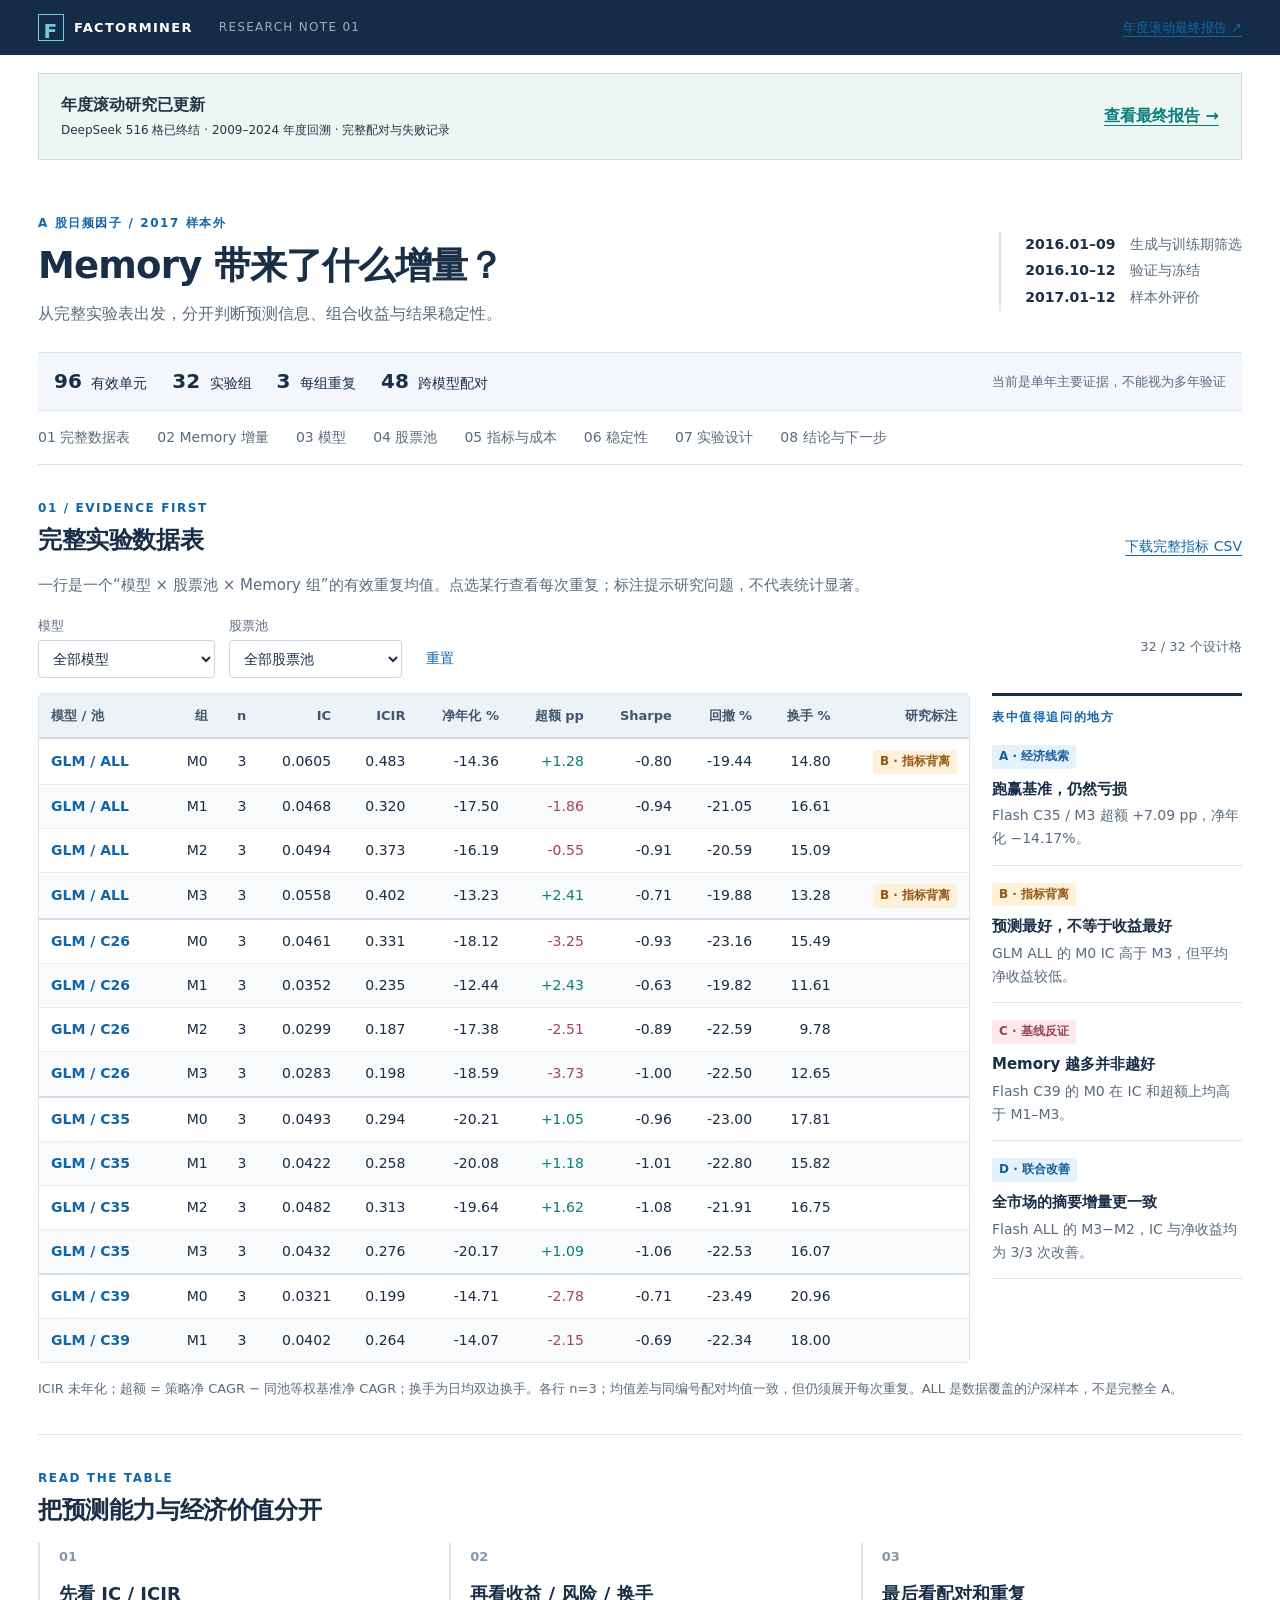
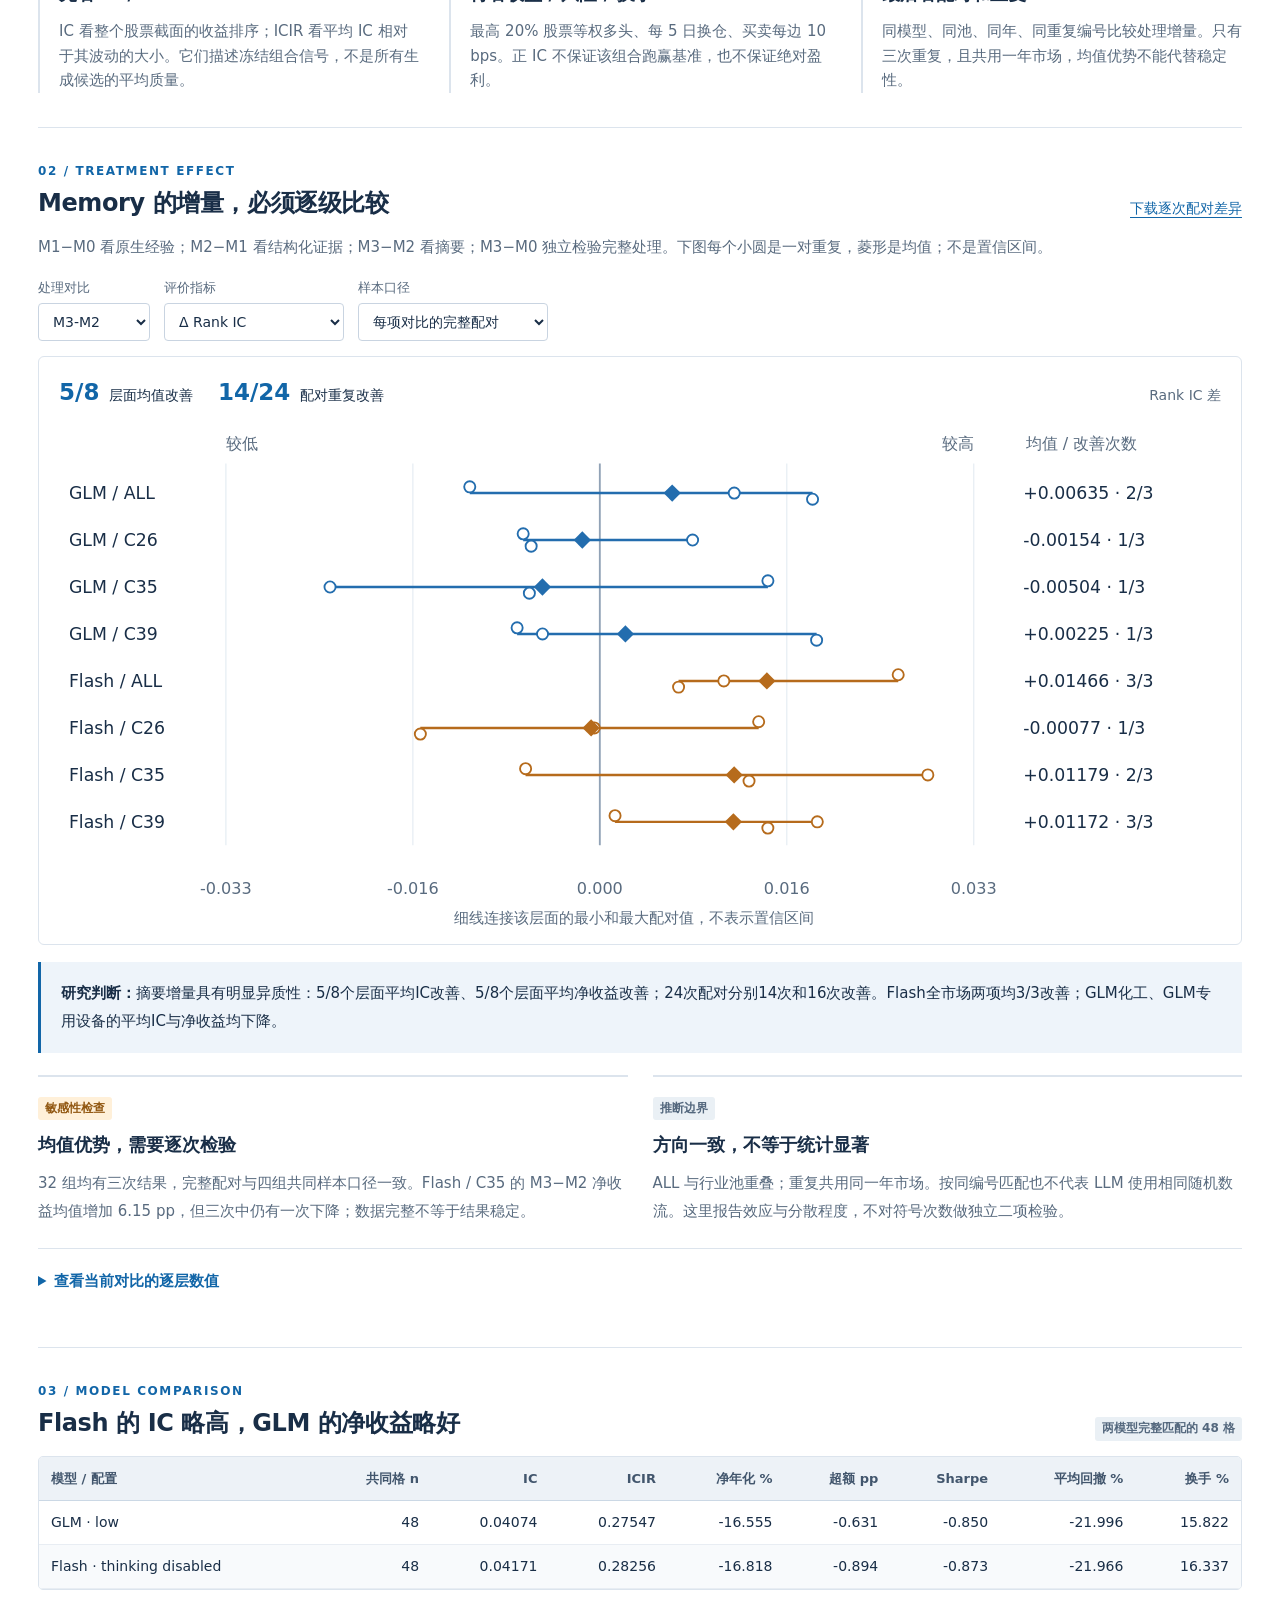
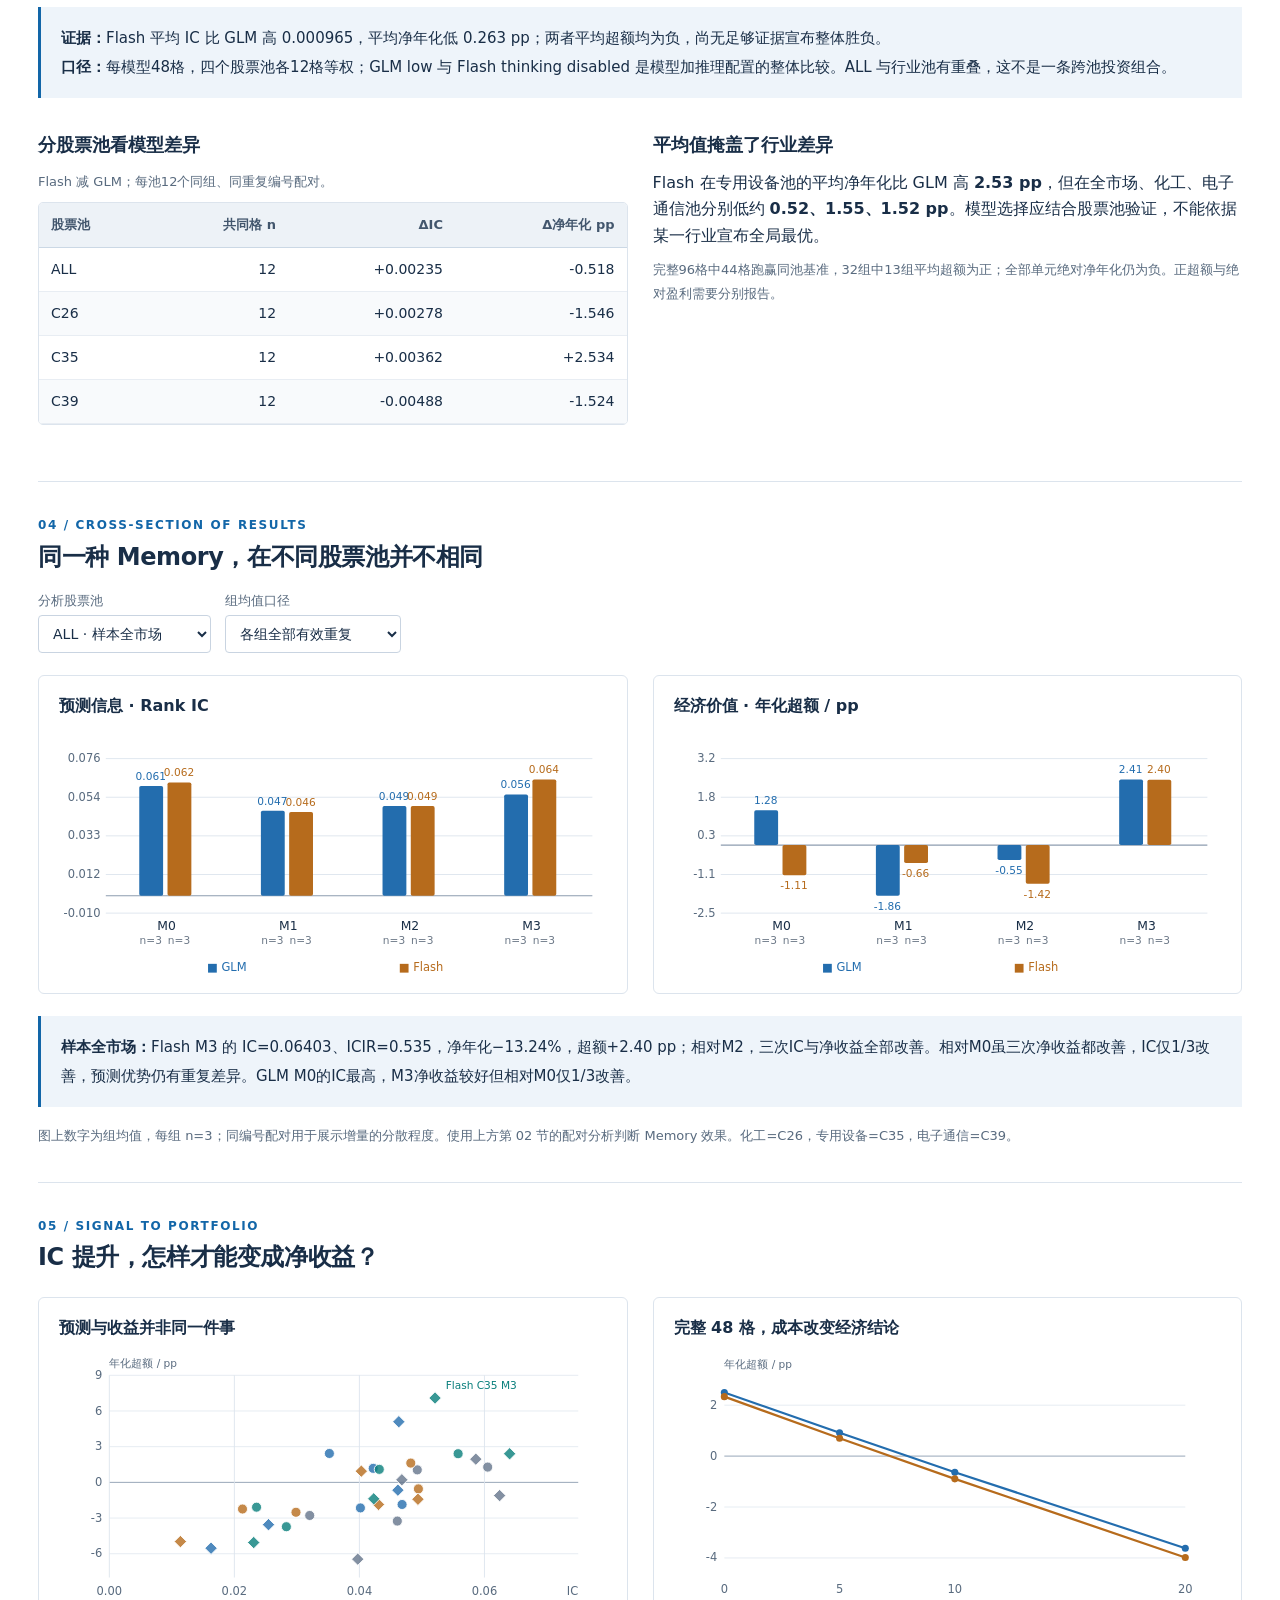
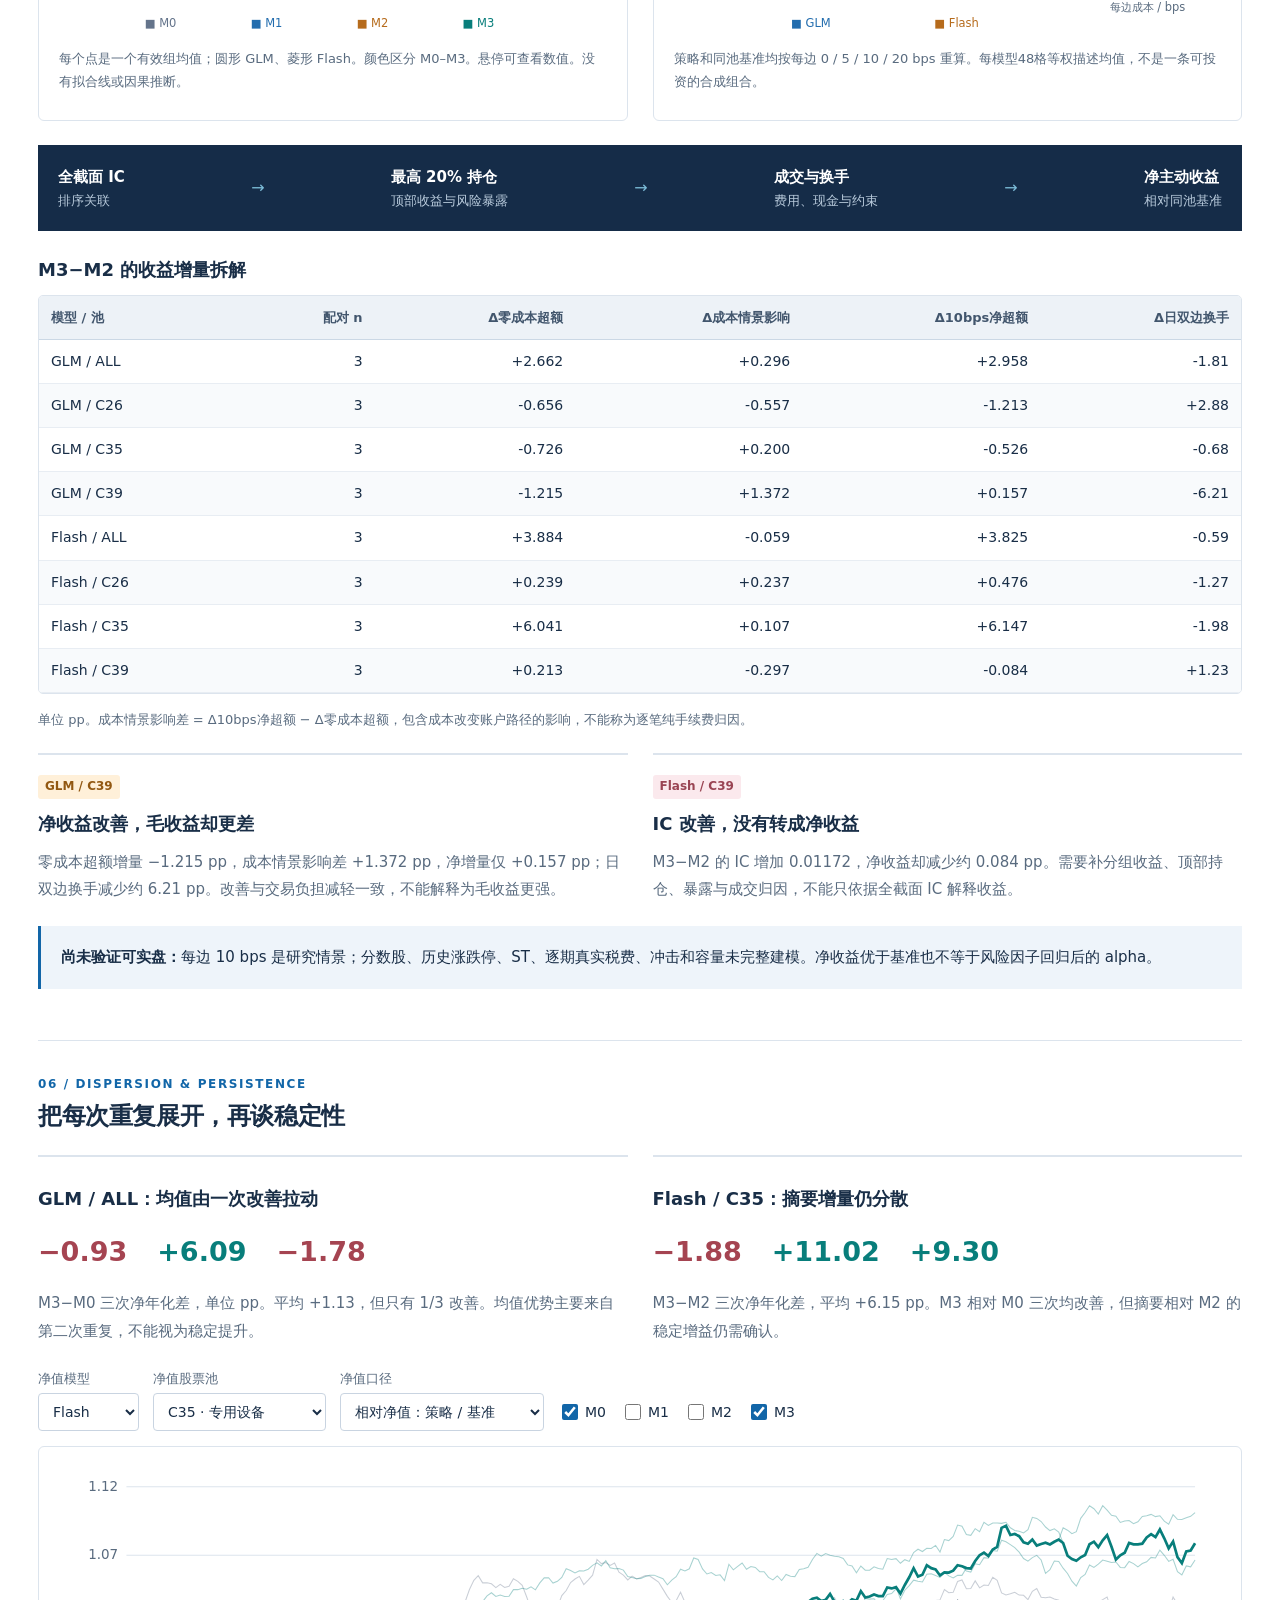
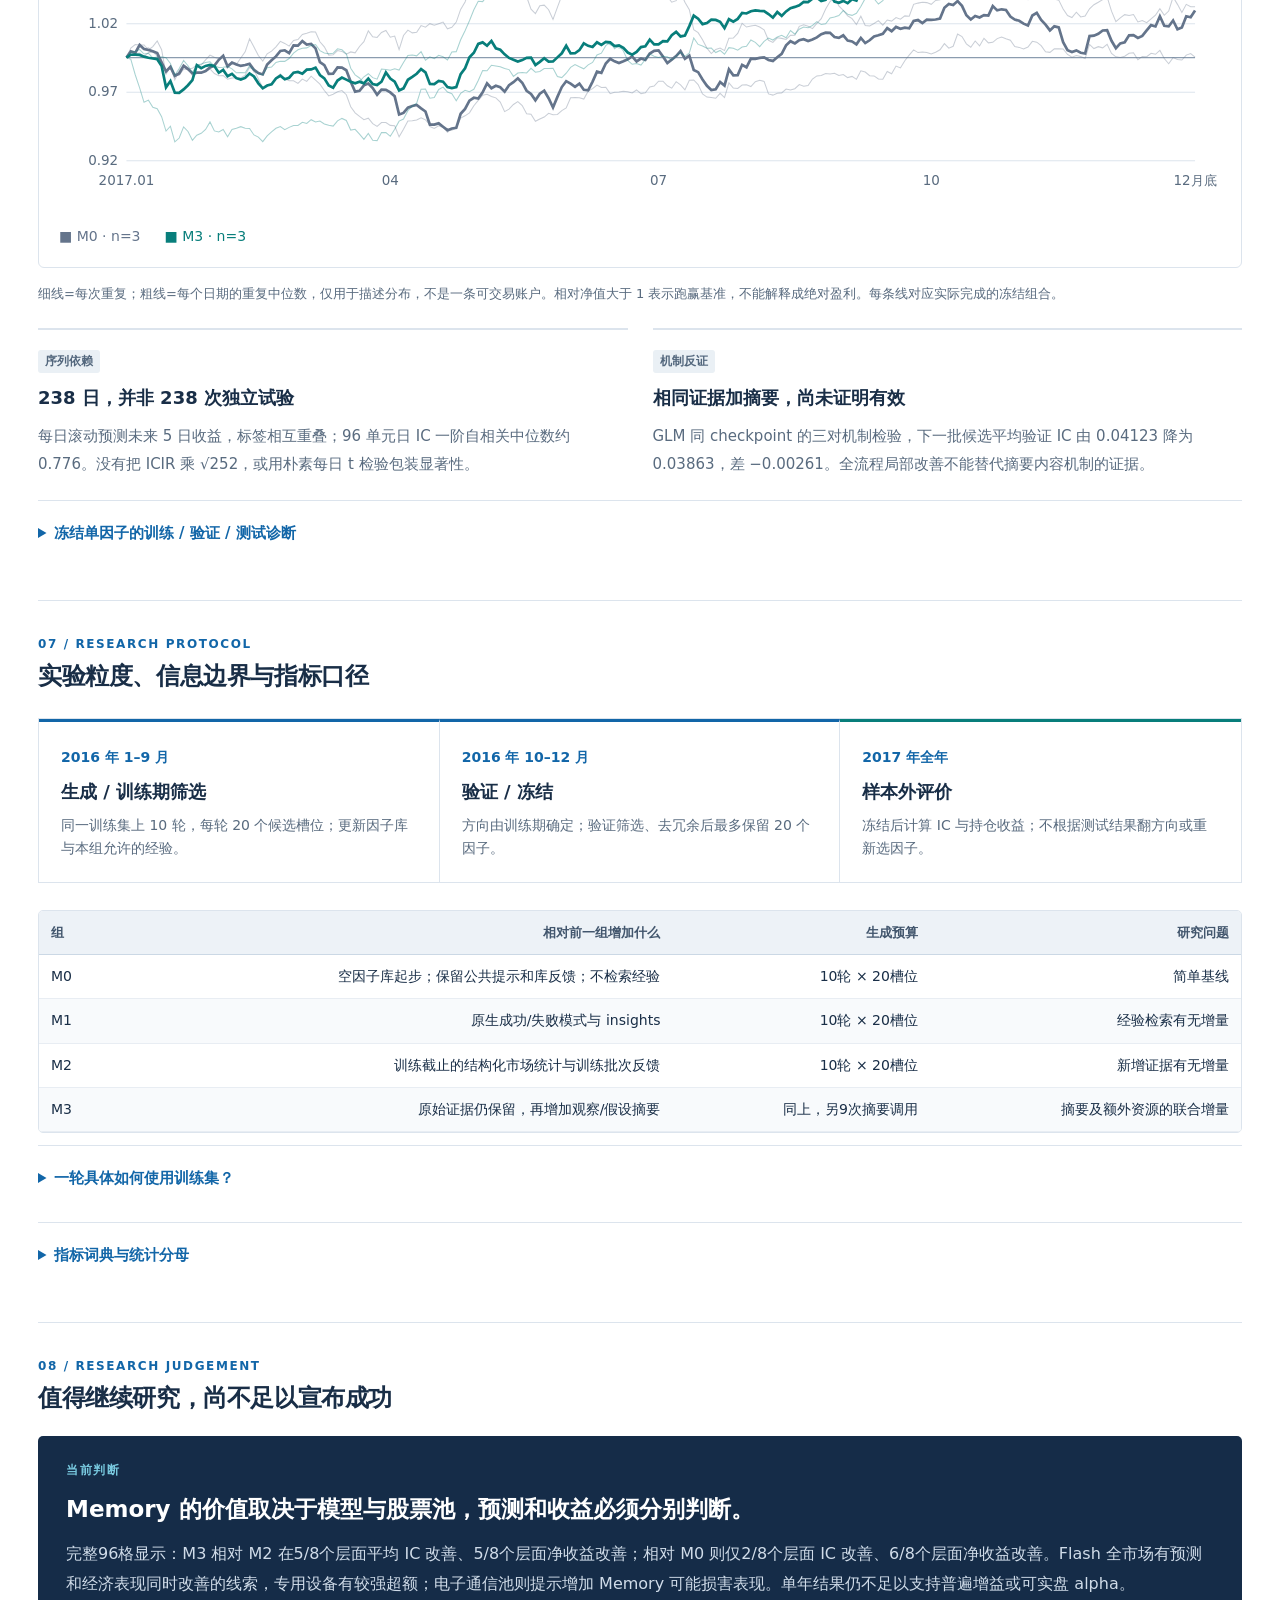
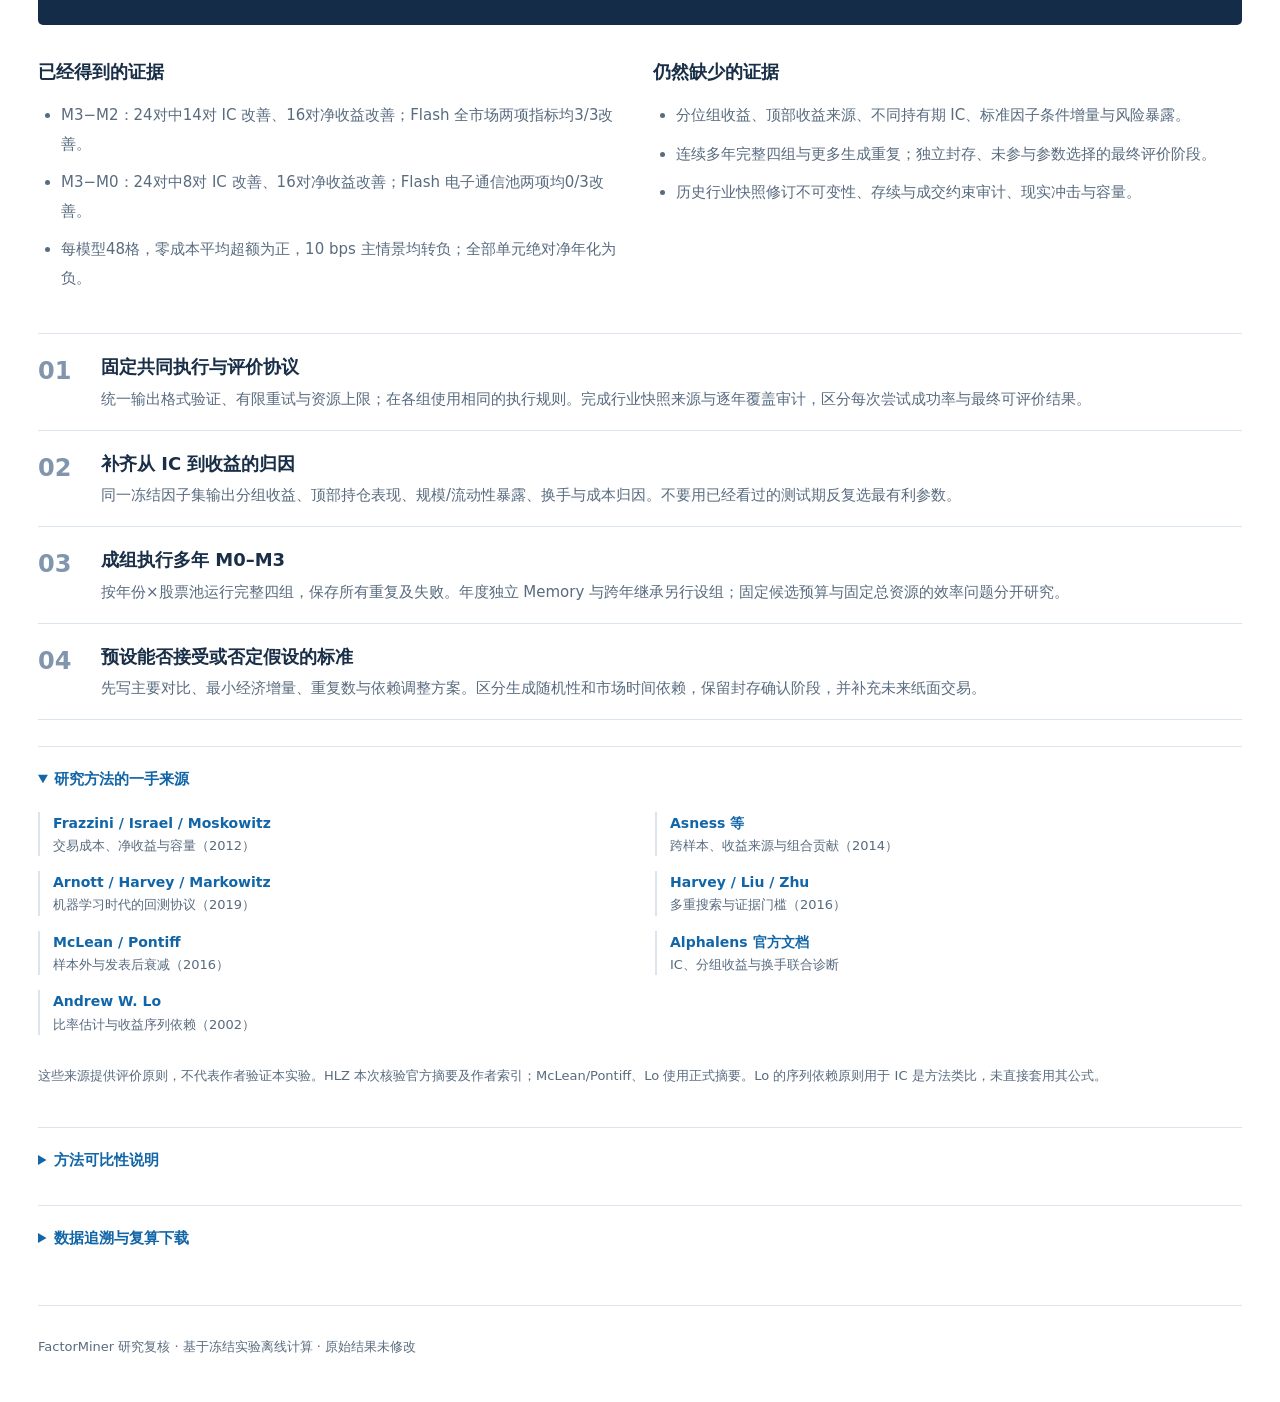
==== commit 4deec474: "Publish final DeepSeek annual rolling experiment report" ====
--- a/index.html
+++ b/index.html
@@ -1,8 +1,9 @@
 <!doctype html>
 <html lang="zh-CN"><head><meta charset="UTF-8"><meta name="viewport" content="width=device-width,initial-scale=1"><meta name="description" content="FactorMiner A股因子与Memory研究：完整M0至M3结果、配对差异、模型与行业比较、交易成本和稳健性。"><title>FactorMiner | A股因子与 Memory 实验报告</title><link rel="icon" type="image/svg+xml" href="data:image/svg+xml,%3Csvg xmlns='http://www.w3.org/2000/svg' viewBox='0 0 32 32'%3E%3Crect width='32' height='32' rx='7' fill='%23172d49'/%3E%3Cpath d='M8 25V8h17M8 16h13' fill='none' stroke='%236dd6ed' stroke-width='4'/%3E%3C/svg%3E"><link rel="stylesheet" href="style.css"><script src="data.js" defer></script><script src="app.js" defer></script></head>
 <body>
-<header class="mast"><div class="wordmark"><span class="mark">F</span> FACTORMINER <span class="mast-label">RESEARCH NOTE 01</span></div><span>实验数据与研究分析</span></header>
+<header class="mast"><div class="wordmark"><span class="mark">F</span> FACTORMINER <span class="mast-label">RESEARCH NOTE 01</span></div><a href="rolling/">年度滚动最终报告 ↗</a></header>
 <main>
+<aside class="latest-report" aria-label="最新报告"><div><b>年度滚动研究已更新</b><span>DeepSeek 516 格已终结 · 2009–2024 年度回溯 · 完整配对与失败记录</span></div><a href="rolling/">查看最终报告 →</a></aside>
 <div class="report-title"><div><p class="eyebrow">A 股日频因子 / 2017 样本外</p><h1>Memory 带来了什么增量？</h1><p>从完整实验表出发，分开判断预测信息、组合收益与结果稳定性。</p></div><div class="scope"><strong>2016.01–09</strong> 生成与训练期筛选<br><strong>2016.10–12</strong> 验证与冻结<br><strong>2017.01–12</strong> 样本外评价</div></div>
 <div class="status-strip"><span><b>96</b> 有效单元</span><span><b>32</b> 实验组</span><span><b>3</b> 每组重复</span><span><b>48</b> 跨模型配对</span><span class="strip-note">当前是单年主要证据，不能视为多年验证</span></div>
 <nav class="section-nav" aria-label="报告章节"><a href="#overview">01 完整数据表</a><a href="#memory">02 Memory 增量</a><a href="#models">03 模型</a><a href="#industries">04 股票池</a><a href="#economics">05 指标与成本</a><a href="#robustness">06 稳定性</a><a href="#protocol">07 实验设计</a><a href="#judgement">08 结论与下一步</a></nav>
--- a/style.css
+++ b/style.css
@@ -1,2 +1,4 @@
 :root{--ink:#192e47;--muted:#596b7f;--blue:#1266a8;--teal:#087e7b;--orange:#aa6316;--red:#a54451;--line:#dce4ed;--soft:#f3f6fa;--navy:#152c48}*{box-sizing:border-box}html{scroll-behavior:smooth;scroll-padding-top:65px}body{margin:0;color:var(--ink);background:#fff;font:16px/1.65 system-ui,-apple-system,"Segoe UI","Microsoft YaHei",sans-serif}button,select,input{font:inherit}button,a,select{touch-action:manipulation}button{cursor:pointer}button:focus-visible,a:focus-visible,select:focus-visible,[tabindex]:focus-visible{outline:3px solid #269ac7;outline-offset:3px}a{color:var(--blue);text-underline-offset:4px}h1,h2,h3,p{margin:0}h1{font-size:clamp(26px,3vw,37px);line-height:1.35;letter-spacing:-.8px;margin:7px 0 10px}h2{font-size:24px;letter-spacing:-.4px;line-height:1.4}h3{font-size:18px;margin:10px 0}p{overflow-wrap:anywhere}button{color:inherit}main{max-width:1510px;margin:auto;padding:0 38px}.mast{background:var(--navy);color:#cbd9e8;padding:14px 38px;display:flex;align-items:center;justify-content:space-between;font-size:13px;gap:18px}.wordmark{display:flex;align-items:center;gap:10px;color:white;letter-spacing:1.3px;font-weight:750}.mark{display:grid;place-items:center;border:1px solid #74c9e0;color:#74c9e0;width:26px;height:27px;font-size:20px}.mast-label{font-weight:400;opacity:.6;margin-left:16px;font-size:12px}.report-title{display:flex;justify-content:space-between;gap:24px;align-items:center;padding:29px 0 25px}.report-title p:not(.eyebrow){color:var(--muted)}.eyebrow{font-size:12px;letter-spacing:1.6px;font-weight:750;color:var(--blue)}.scope{font-size:14px;line-height:1.9;border-left:2px solid var(--line);padding-left:24px;color:var(--muted);flex-shrink:0}.scope strong{color:var(--ink);font-variant-numeric:tabular-nums;margin-right:10px}.status-strip{display:flex;gap:25px;align-items:center;flex-wrap:wrap;padding:12px 16px;background:var(--soft);border-top:1px solid var(--line);border-bottom:1px solid var(--line);font-size:14px}.status-strip b{font-size:20px;margin-right:5px}.strip-note{color:var(--muted);font-size:13px;margin-left:auto}.section-nav{display:flex;gap:27px;position:sticky;top:0;z-index:5;background:#fffffff5;backdrop-filter:blur(10px);padding:15px 0;border-bottom:1px solid var(--line);overflow-x:auto;white-space:nowrap;font-size:14px}.section-nav a{color:var(--muted);text-decoration:none}.section-nav a:hover{color:var(--blue)}section{padding:34px 0;border-bottom:1px solid var(--line)}.section-heading{display:flex;justify-content:space-between;align-items:flex-end;gap:20px;margin-bottom:15px}.section-heading h2{margin-top:5px}.section-intro{color:var(--muted);margin:10px 0 17px;font-size:15px}.download{font-size:14px;white-space:nowrap}.controls{display:flex;flex-wrap:wrap;align-items:end;gap:14px;margin:15px 0}.controls label{display:flex;flex-direction:column;gap:4px;font-size:13px;color:var(--muted)}select{padding:7px 32px 7px 10px;border:1px solid #c9d4e1;border-radius:4px;background:#fff;color:var(--ink);font-size:14px;min-height:38px}.text-button{background:transparent;border:0;color:var(--blue);font-size:14px;min-height:38px;padding:6px 10px}.controls [role=status]{margin-left:auto;font-size:13px;color:var(--muted);align-self:center}.evidence-layout{display:grid;grid-template-columns:minmax(0,1fr) 250px;gap:22px;align-items:start}.table-scroll{overflow:auto;max-height:670px;border:1px solid var(--line);border-radius:5px}table{width:100%;border-collapse:collapse;white-space:nowrap;font-size:14px;font-variant-numeric:tabular-nums}th{background:#edf2f7;text-align:right;color:#42566d;font-weight:650;font-size:13px;padding:11px 12px;position:sticky;top:0;z-index:2;border-bottom:1px solid #cbd8e5}th:first-child,td:first-child{text-align:left}td{text-align:right;padding:10px 12px;border-bottom:1px solid #e8edf3}tr:nth-child(even){background:#f8fafc}tr.group-start td{border-top:2px solid #d2dce8}tr[data-key]{cursor:pointer}tr[data-key]:hover{background:#edf5fd}tr.selected{background:#e4f1fd!important;box-shadow:inset 3px 0 var(--blue)}td .row-link{border:0;background:transparent;padding:0;text-align:left;color:var(--blue);font-size:14px;font-weight:600}td.na{color:#6b788a}.pos{color:var(--teal)}.neg{color:var(--red)}.annotation{display:inline-block;font-size:12px;font-weight:650;padding:2px 7px;border-radius:3px;white-space:nowrap}.blue{background:#e6f1fe;color:#175d98}.amber{background:#fff0d9;color:#925812}.rose{background:#fbe9ed;color:#994453}.gray{background:#eaf0f5;color:#53677d}.notes-panel{border-top:3px solid var(--navy);padding-top:12px}.notes-panel>button{display:block;text-align:left;width:100%;border:0;border-bottom:1px solid var(--line);background:#fff;padding:14px 0}.notes-panel>button:hover{background:var(--soft)}.notes-panel strong{display:block;font-size:15px;margin:8px 0 3px}.notes-panel p:not(.eyebrow){font-size:14px;color:var(--muted);line-height:1.65}.footnote{font-size:13px;color:var(--muted);line-height:1.8;margin-top:14px}.reading-grid{display:grid;grid-template-columns:repeat(3,1fr);gap:30px}.reading-grid article{border-left:2px solid var(--line);padding-left:19px}.reading-grid p{color:var(--muted);font-size:15px}.number{color:#8397ae;font-size:13px;font-weight:750}footer{padding:30px 0 45px;font-size:13px;color:var(--muted)}dialog{width:min(980px,94vw);max-height:88vh;overflow:auto;border:1px solid var(--line);border-radius:9px;padding:25px;color:var(--ink);box-shadow:0 25px 100px #08172d55}dialog::backdrop{background:#071c3780}.dialog-top{display:flex;justify-content:space-between;align-items:center}.dialog-top button{font-size:26px;line-height:1;background:var(--soft);border:0;border-radius:50%;width:34px;height:34px}dialog h2{margin:10px 0 18px}dialog .table-scroll{margin:16px 0}dialog .callout{padding:15px;background:var(--soft);border-left:3px solid var(--blue);font-size:15px}.empty{padding:30px;color:var(--muted);text-align:center}@media(max-width:1180px){.evidence-layout{grid-template-columns:1fr}.notes-panel{display:grid;grid-template-columns:repeat(4,1fr);gap:16px}.notes-panel>.eyebrow{grid-column:1/-1}.notes-panel>button{padding:4px 0 13px}main{padding:0 24px}.strip-note{margin-left:0}.mast-label{display:none}}@media(max-width:700px){main{padding:0 16px}.mast{padding:12px 16px;align-items:flex-start}.mast>span{font-size:12px;text-align:right}.report-title{display:block;padding:23px 0}.scope{margin-top:19px;padding-left:13px}.status-strip{gap:8px 18px;padding:12px}.status-strip b{font-size:18px}.section-nav{gap:20px}.notes-panel{grid-template-columns:1fr 1fr}.reading-grid{grid-template-columns:1fr;gap:22px}.section-heading{align-items:start;flex-direction:column;gap:9px}h2{font-size:21px}section{padding:27px 0}.controls{gap:10px}.controls [role=status]{margin-left:0}table{font-size:14px}.table-scroll{max-height:610px}dialog{padding:18px}.report-title p:not(.eyebrow){font-size:15px}}@media print{.mast{background:#fff;color:#192e47}.wordmark{color:#192e47}.section-nav,.controls,.download,.notes-panel button,dialog{display:none}main{padding:0;max-width:none}.table-scroll{max-height:none;overflow:visible;border:0}.evidence-layout{display:block}table{font-size:10px}th,td{padding:5px}section{break-inside:avoid}.mast{padding:10px 0}}
 :root{color-scheme:light}.two-column{display:grid;grid-template-columns:1fr 1fr;gap:25px;margin:22px 0}.two-column>*{min-width:0}.chart-panel{border:1px solid var(--line);border-radius:6px;padding:17px 20px;background:#fff}.chart-panel h3{margin:0 0 14px;font-size:16px}.svg-wrap{width:100%;overflow-x:auto}.svg-wrap svg{width:100%;height:auto;display:block;font-family:system-ui,"Microsoft YaHei",sans-serif;min-width:480px}#contrast-chart svg{min-width:760px}#curve-chart svg{min-width:760px}.chart-summary{display:flex;align-items:baseline;gap:25px;flex-wrap:wrap;font-size:14px;padding:0 0 18px}.chart-summary b{font-size:23px;color:var(--blue);margin-right:5px}.chart-summary>span:last-child{margin-left:auto;color:var(--muted)}.interpretation{padding:17px 20px;background:#eef4fa;border-left:3px solid var(--blue);margin:17px 0;font-size:15px;line-height:1.9}.interpretation p{margin-top:8px}.finding{border-top:2px solid var(--line);padding-top:17px}.finding p{font-size:15px;color:var(--muted);line-height:1.85}.small-note{font-size:13px;line-height:1.8;color:var(--muted);margin:9px 0}.coverage-bar{margin:19px 0 23px}.coverage-bar>div:first-child{display:flex;justify-content:space-between;font-size:14px}.track{height:10px;background:#e8edf3;margin-top:9px;border-radius:2px;overflow:hidden}.track>span{height:100%;display:block;background:var(--blue)}details{border-top:1px solid var(--line);padding:15px 0;margin-top:12px}summary{font-size:15px;font-weight:650;cursor:pointer;color:var(--blue);padding:5px 0}details>p{margin:13px 0;font-size:15px;line-height:1.9}details>.table-scroll{margin:16px 0;max-height:480px}.chain{display:flex;align-items:center;justify-content:space-between;gap:12px;padding:20px;background:var(--navy);color:white;margin:24px 0}.chain div{display:flex;flex-direction:column;font-size:15px}.chain div span{font-size:13px;color:#b9cbdc}.chain>span{color:#7cbcd8}.repeat-values{display:flex;gap:30px;font-size:27px;font-weight:650;font-variant-numeric:tabular-nums;margin:16px 0}.arm-checks{display:flex;gap:15px;align-items:center;min-height:38px}.arm-checks label{display:flex;flex-direction:row;align-items:center;color:var(--ink);font-size:14px}.arm-checks input{accent-color:var(--blue);width:16px;height:16px}.legend{display:flex;gap:24px;flex-wrap:wrap;font-size:14px;margin:8px 0 2px}.timeline{display:grid;grid-template-columns:repeat(3,1fr);margin:24px 0 27px;border:1px solid var(--line)}.timeline>div{padding:22px;border-right:1px solid var(--line);border-top:3px solid var(--blue)}.timeline>div:last-child{border-right:0;border-top-color:var(--teal)}.timeline b{font-size:14px;color:var(--blue)}.timeline strong{display:block;font-size:18px;margin:7px 0}.timeline p{font-size:14px;color:var(--muted)}.dictionary p{margin:10px 0;font-size:15px;line-height:1.85}.verdict{padding:25px 28px;background:var(--navy);color:#fff;border-radius:5px;margin:20px 0}.verdict .eyebrow{color:#79cae0}.verdict h3{font-size:23px;line-height:1.5;margin:12px 0}.verdict p:last-child{color:#d0dce9;font-size:16px;line-height:1.9}ul{padding-left:23px;font-size:15px;color:var(--muted);line-height:1.9}li{margin:10px 0}.action-list{border-top:1px solid var(--line);margin:26px 0}.action-list article{display:flex;gap:23px;padding:18px 0;border-bottom:1px solid var(--line)}.action-list article>span{font-size:24px;font-weight:600;color:#8195ad;min-width:40px}.action-list h3{margin:0 0 5px}.action-list p{font-size:15px;color:var(--muted)}.source-grid{display:grid;grid-template-columns:repeat(2,1fr);gap:15px 30px;padding:15px 0}.source-grid a{display:block;text-decoration:none;font-size:14px;border-left:2px solid var(--line);padding-left:13px}.source-grid span{display:block;color:var(--muted);font-size:13px}.source-grid a:hover b{text-decoration:underline}.download-list{display:flex;gap:20px;flex-wrap:wrap;font-size:14px;margin:15px 0}#source-hash{word-break:break-all}.notes-panel .annotation{font-size:12px}@media(max-width:850px){.two-column{grid-template-columns:1fr}.chart-summary{gap:8px 18px}.chart-summary>span:last-child{margin-left:0}.chart-panel{padding:14px 10px}.timeline{grid-template-columns:1fr}.timeline>div{border-right:0;border-top:0;border-left:3px solid var(--blue);border-bottom:1px solid var(--line)}.timeline>div:last-child{border-left-color:var(--teal);border-bottom:0}.chain{flex-wrap:wrap}.chain div{min-width:40%}.chain>span{display:none}.source-grid{grid-template-columns:1fr}.verdict{padding:20px}.verdict h3{font-size:20px}}@media print{.two-column{display:block}.svg-wrap{overflow:visible}.svg-wrap svg{min-width:0}.chart-panel{break-inside:avoid}.verdict,.chain{background:#fff;color:#192e47;border:1px solid #ddd}.verdict p:last-child,.chain div span{color:#596b7f}.status-strip{font-size:12px}details{break-inside:avoid}}
+
+.latest-report{display:flex;justify-content:space-between;align-items:center;gap:20px;margin:18px 0 25px;padding:18px 22px;background:#edf6f3;border:1px solid #cddfd9;color:#203646}.latest-report b,.latest-report span{display:block}.latest-report b{font-size:16px}.latest-report span{font-size:12px;margin-top:3px}.latest-report a{font-weight:650;white-space:nowrap;color:#087e79}@media(max-width:700px){.latest-report{align-items:flex-start;flex-direction:column;gap:9px;padding:16px}.mast>a{font-size:11px}}
